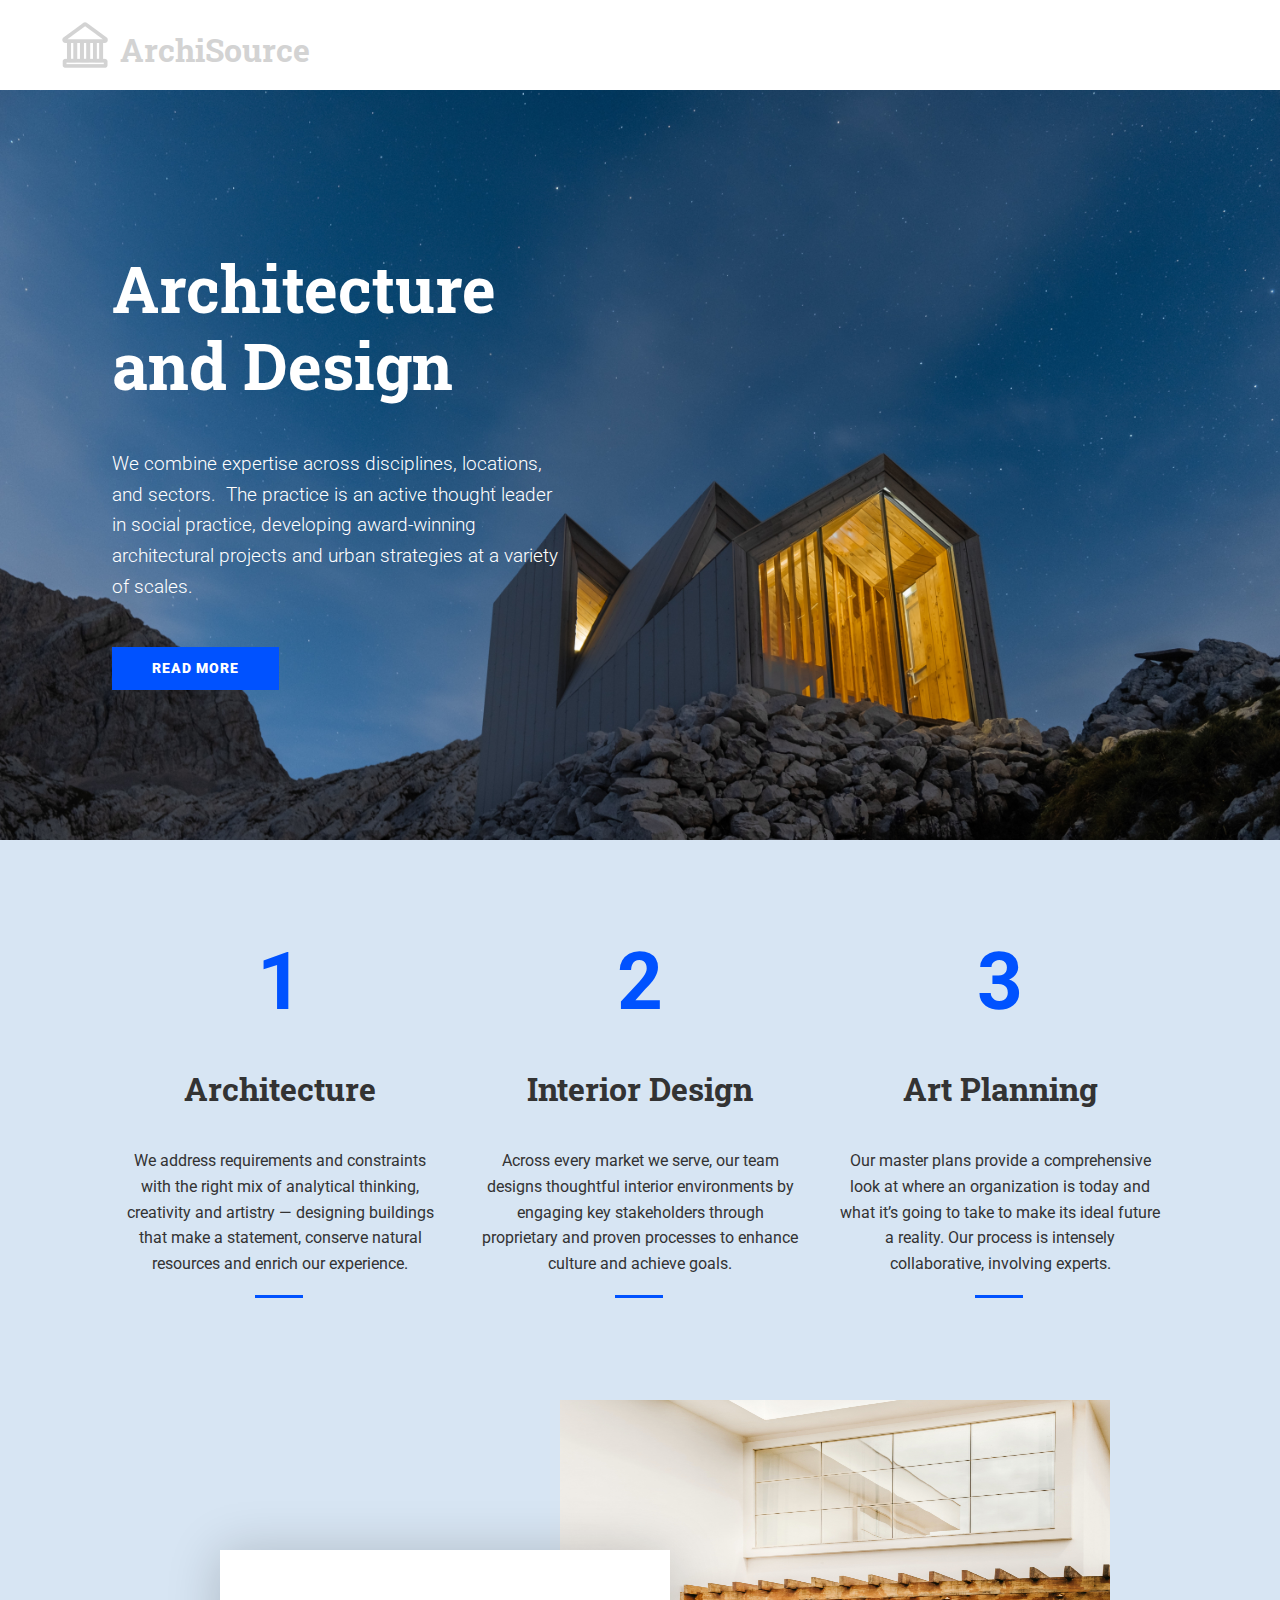
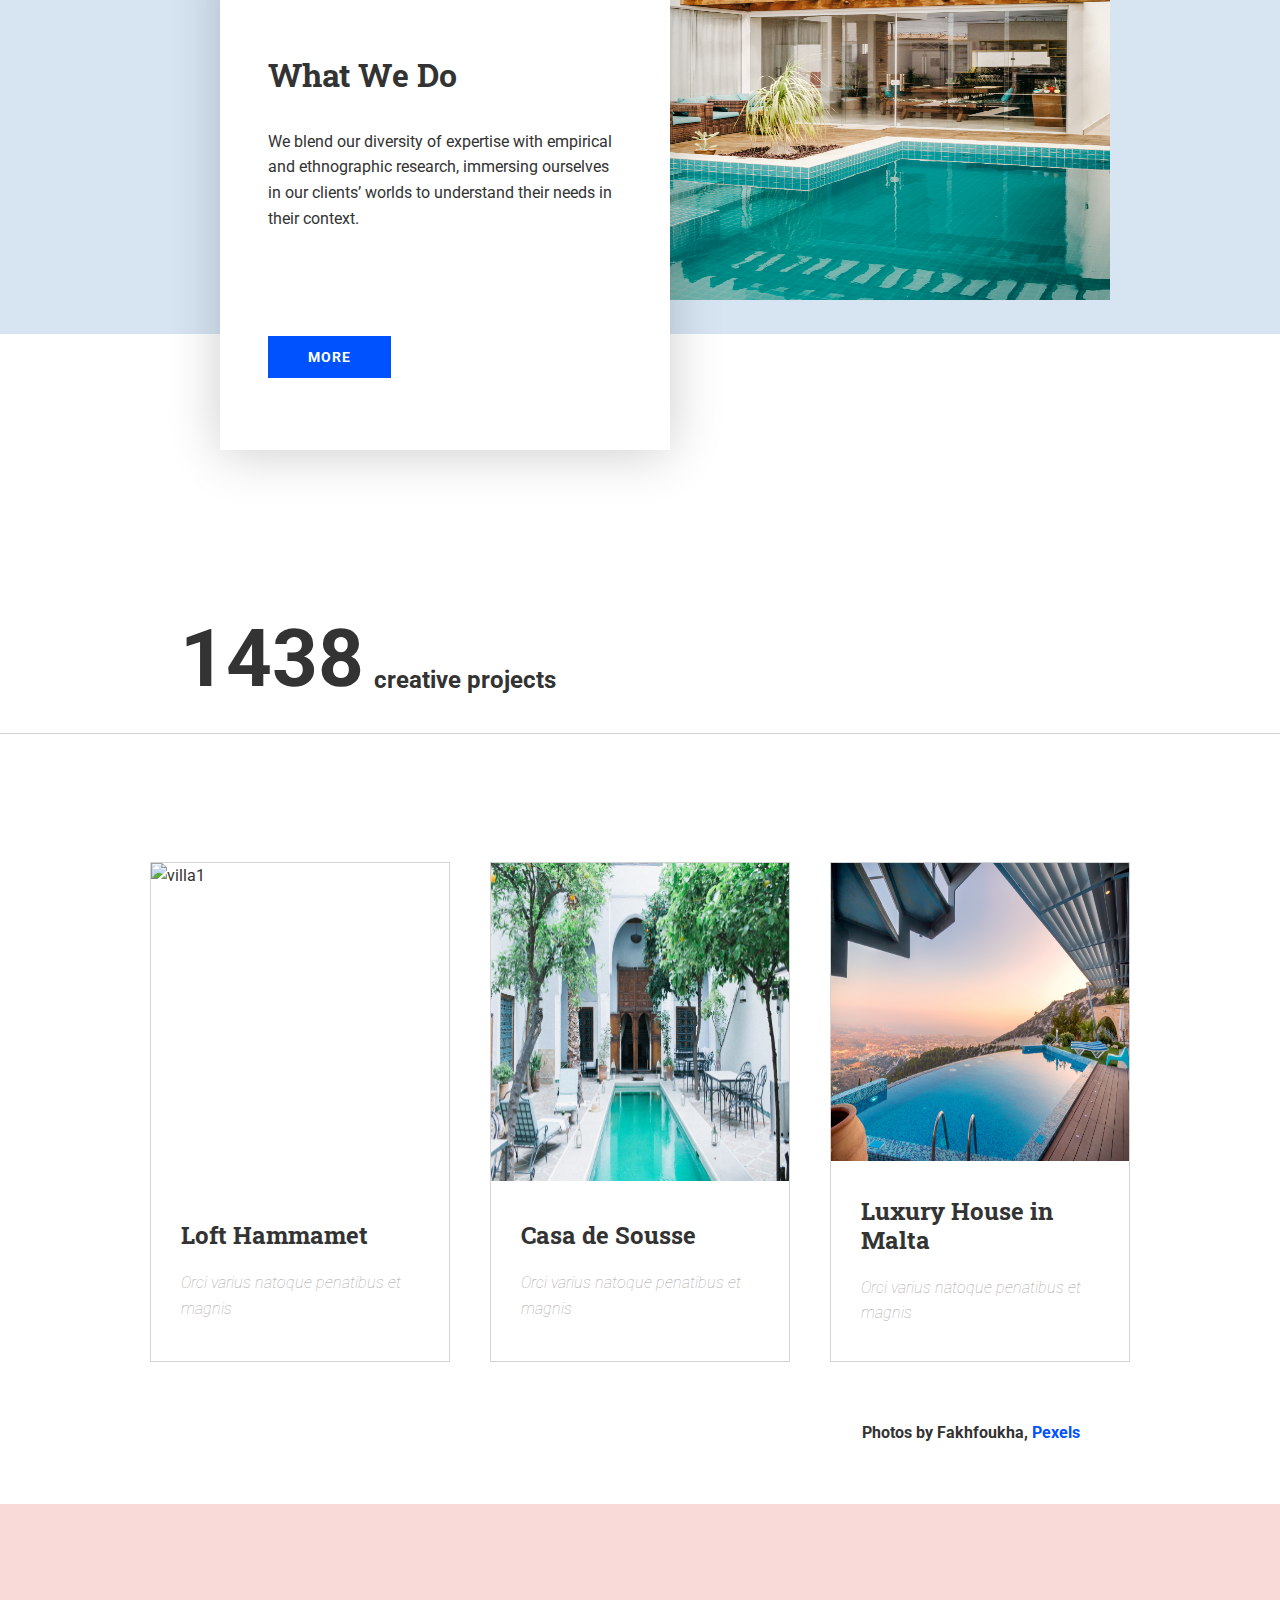
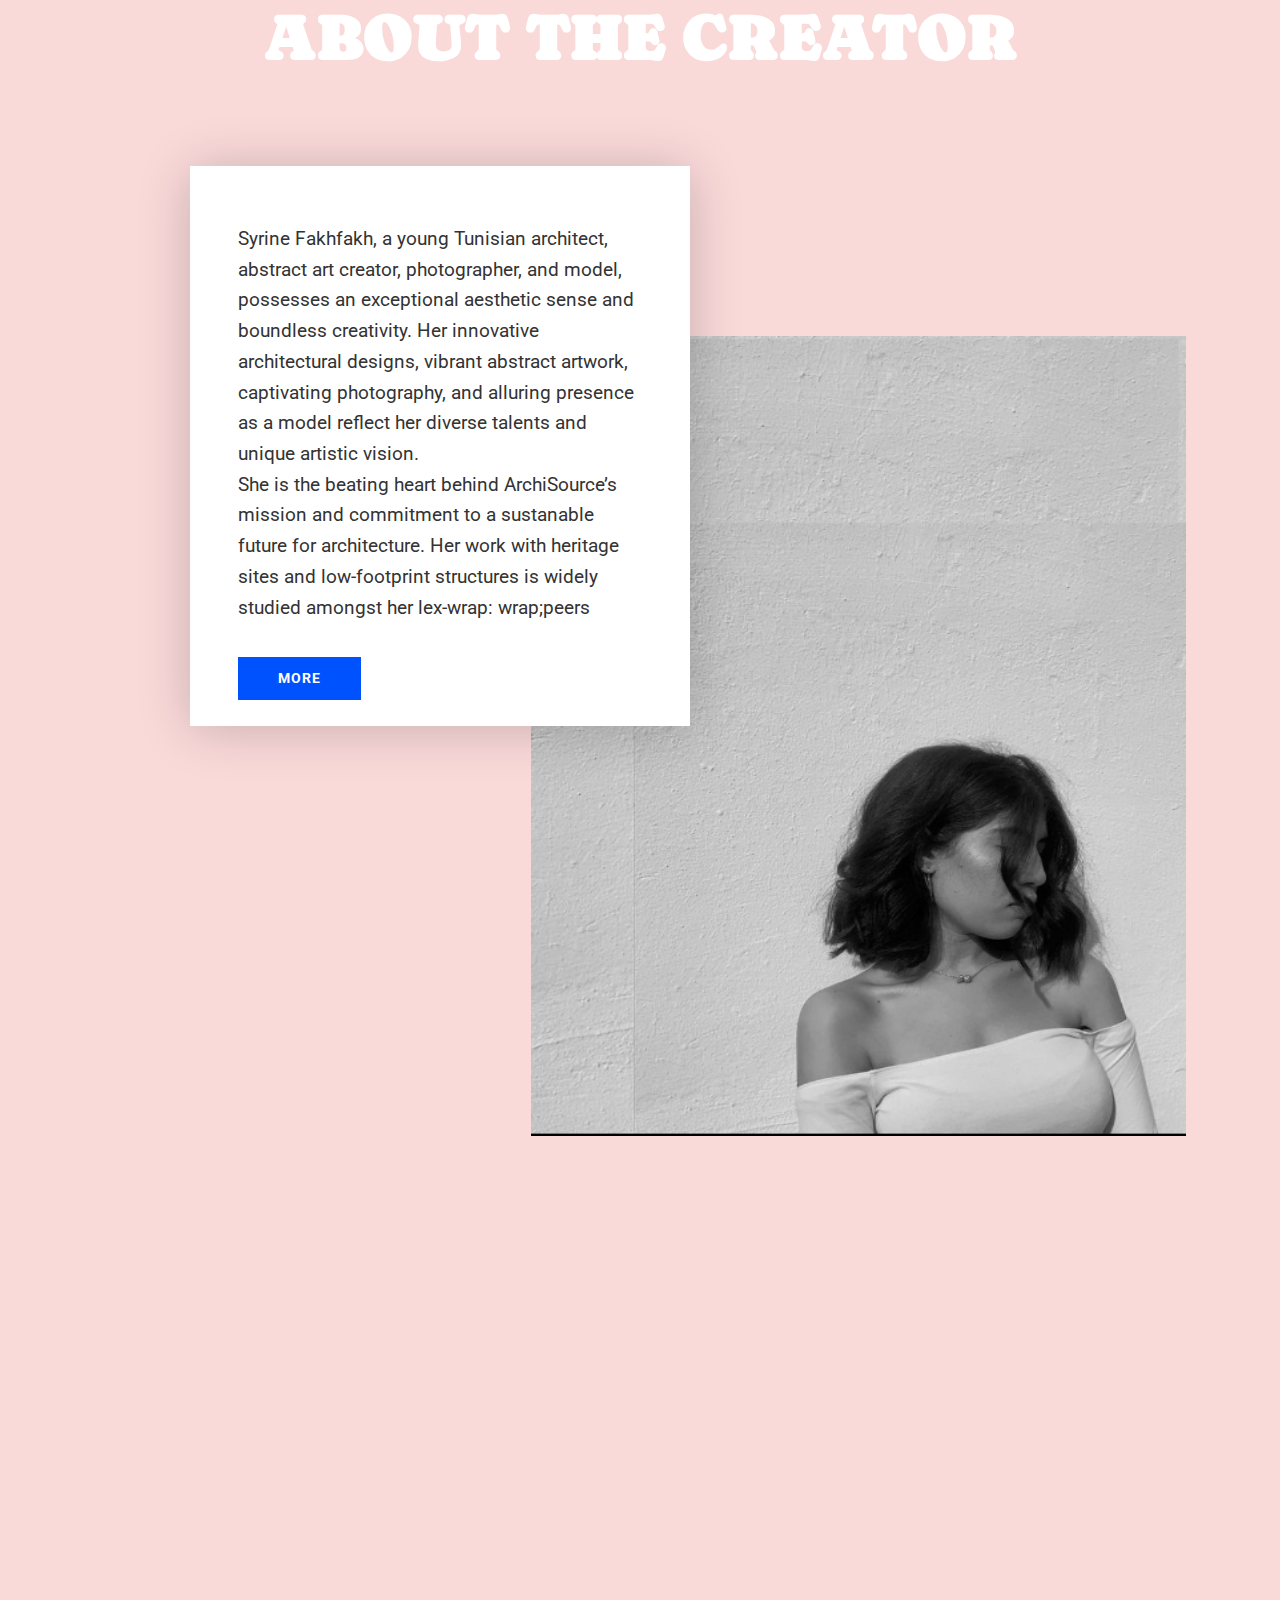
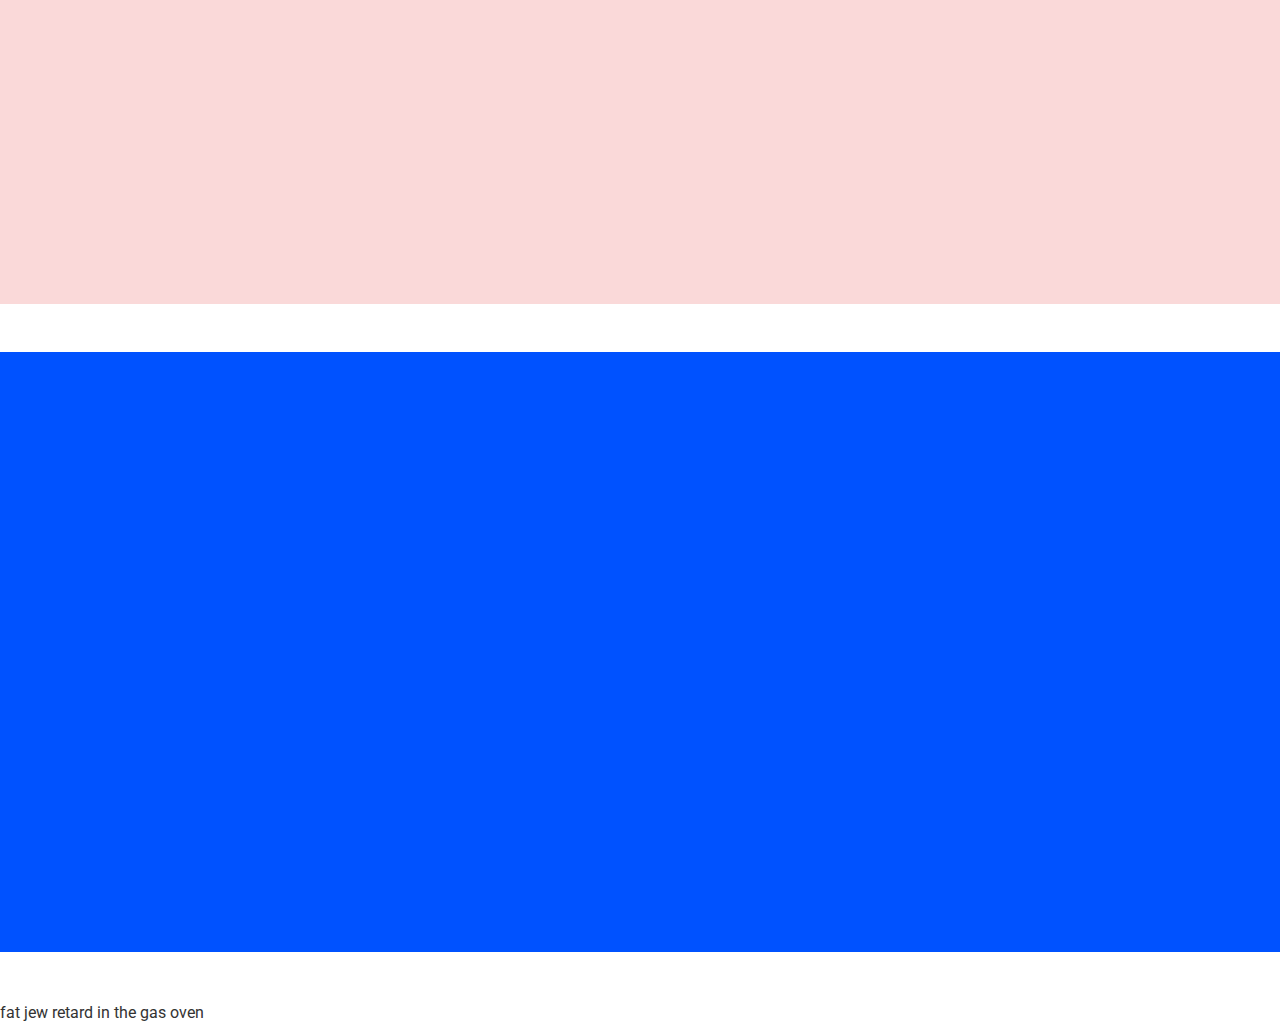
==== index.html @ 15f78021 "Add favicon logo" ====
<!DOCTYPE html>
<html lang="en">
    <head>
        <meta charset="UTF-8">
        <meta name="viewport" content="width=device-width, initial-scale=1.0">
        <link rel="stylesheet" href="https://cdnjs.cloudflare.com/ajax/libs/font-awesome/6.4.0/css/all.min.css" integrity="sha512-iecdLmaskl7CVkqkXNQ/ZH/XLlvWZOJyj7Yy7tcenmpD1ypASozpmT/E0iPtmFIB46ZmdtAc9eNBvH0H/ZpiBw==" crossorigin="anonymous" referrerpolicy="no-referrer" />
        <link rel="stylesheet" href="./css/style.css">
        <link rel="stylesheet" href="./css/utilities.css">
        <link rel="icon" href="./images/logo.png">

        <title>ArchiSource | Architecture Solutions for Everyone</title>
    </head>
    <body>
        
        <!--Navbar-->

        <div class="navbar">
            <div class="container flex">
                <div class="logo flex">
                    <img src="./images/logo.png" alt="logo">
                    <h1 class="logo-text">ArchiSource</h1>
                </div>
                <div class="social">
                    <a href="#"><i class="fab fa-facebook fa-2x"></i></a>
                    <a href="#"><i class="fab fa-twitter fa-2x"></i></a>
                    <a href="#"><i class="fab fa-instagram fa-2x"></i></a>
                </div>
            </div>
        </div>

        <!--Showcase-->

        <section class="showcase">
            <div class="container flex text-white">
                <div class="showcase-text md bld m-2 p-4">
                    <h1 class="xl bld">Architecture<br>and Design</h1>
                    <p class="md">We combine expertise across disciplines, locations, and sectors.&nbsp; The practice is an active thought leader in social practice, developing award-winning architectural projects and urban strategies at a variety of scales.</p>
                    <a href="#" class="btn">Read more</a>
                </div>
            </div>
        </section>

        <!--Steps-->

        <section class="steps py-4">
            <div class="container flex text-black">
                    <div class="text-center my-2">
                        <p class="xxl bld text-primary">1</p>
                        <h2 class="lg bld my-2">Architecture</h2>
                        <p class="sm">We address requirements and constraints with the right mix of analytical thinking, creativity and artistry — designing buildings that make a statement, conserve natural resources and enrich our experience.</p>
                    </div>
                    <div class="text-center my-2">
                        <p class="xxl bld text-primary">2</p>
                        <h2 class="lg bld my-2">Interior Design</h2>
                        <p class="sm">Across every market we serve, our team designs thoughtful interior environments by engaging key stakeholders through proprietary and proven processes to enhance culture and achieve goals.</p>
                    </div>
                    <div class="text-center my-2">
                        <p class="xxl bld text-primary">3</p>
                        <h2 class="lg bld my-2">Art Planning</h2>
                        <p class="sm">Our master plans provide a comprehensive look at where an organization is today and what it&rsquo;s going to take to make its ideal future a reality. Our process is intensely collaborative, involving experts.
                        </p>
                    </div>
            </div>
        </section>

        <!--about-->

        <section class="about">
            <div class="container flex p-2">
                <div class="card flex p-4">
                    <i class="fa fa-house fa-3x text-primary my-2"></i>
                    <h1 class="bldr lg">What We Do</h1>
                    <p class="sm my-2">We blend our diversity of expertise with empirical and ethnographic research, immersing ourselves in our clients&rsquo; worlds to understand their needs in their context.</p>
                    <a href="#" class="btn my-2">more</a>
                </div>
                <img src="./images/about-villa.jpg" alt="villa">
            </div>
            
        </section>

        <!--break-->
        <section class="break">
            <div class="container flex">
                <div class="flex">
                <p class="xxl bldr">1438</p>
                <p class="ml bld py-2">creative projects</p>
                </div>
            </div>
        </section>

        <section class="projects">
            <div class="container flex p-4">
                <div class="house flex">
                        <img src="./images/loft-hammamet.jpg" alt="villa1">
                        <div class="projects-text flex">
                            <h4 class="bld ml">Loft Hammamet</h4>
                            <p class="sm">Orci varius natoque penatibus et magnis</p>
                        </div>
                </div>
                <div class="house flex">
                        <img src="./images/casa-de-sousse.jpg" alt="villa2">
                        <div class="projects-text flex">
                            <h4 class="bld ml">Casa de Sousse</h4>
                            <p class="sm">Orci varius natoque penatibus et magnis</p>
                        </div>
                </div>
                <div class="house flex">
                        <img src="./images/luxury-malta.jpg" alt="villa3">
                        <div class="projects-text flex">
                            <h4 class="bld ml">Luxury House in Malta</h4>
                            <p class="sm">Orci varius natoque penatibus et magnis</p>
                        </div>
                </div>
            </div>
            <div class="credit container flex">
                    <div class="flex">
                        <p class="sm bld">Photos by Fakhfoukha, <a href="pexels.com" class="sm bld text-primary">Pexels</a></p>
                    </div>
            </div>
        </section>

        <!--Creator-->
        <section class="creator my-4 p-4">
            <div class="container flex">
                <div class="creator-title flex my-2">
                    <h1 class="xl bldr">
                        about the creator
                    </h1>
                </div>
                <div class="creator-intro flex">
                    <div class="intro-text md card p-4">
                        <p>Syrine Fakhfakh, a young Tunisian architect, abstract art creator, photographer, and model, possesses an exceptional aesthetic sense and boundless creativity. Her innovative architectural designs, vibrant abstract artwork, captivating photography, and alluring presence as a model reflect her diverse talents and unique artistic vision.<br> She is the beating heart behind ArchiSource&rsquo;s mission and commitment to a sustanable future for architecture. Her work with heritage sites and low-footprint structures is widely studied amongst her lex-wrap: wrap;peers</p>
                        <a href="#" class="btn my-2">more</a>
                    </div>
                    <div class="seperation"></div>
                </div>
                <div class="intro-img flex">
                    <div class="seperation"></div>
                    <img src="./images/creator/about-creator.png" alt="">
                </div>
            </div>
        </section>
        <!--Stats-->

        <section class="stats py-4 my-4 bg-primary">
           
        </section>
    </body>
</html>
fat jew retard in the gas oven
---- css/style.css ----
@import url('https://fonts.googleapis.com/css2?family=Roboto+Slab:wght@300&family=Roboto:wght@400&display=swap');
@import url('https://fonts.googleapis.com/css2?family=Caprasimo&display=swap');

/* Colors */

:root {
    --primary-color: #0052ff;
    --secondary-color: #1c3fa8;
    --light-color: #d7e5f3;

}


/* Basic */

* {
    box-sizing: border-box;
    padding: 0;
    margin: 0;
}

body {
    font-family: 'Roboto', sans-serif;
    color: #333;
    line-height: 1.6;
}

ul {
    list-style-type: none;
}

a {
    text-decoration: none;
    color: #333;
}

h1, h2, h3, h4 {
    font-family: 'Roboto Slab', sans-serif;
    font-weight: 300;
    line-height: 1.2;
    margin: 10px 0;
}

p {
    margin: 10px 0;
}

img {
    width: 100%;
}

/* Navbar */

.navbar {
    height: 90px;
    padding: 10px;

}

.navbar .logo-text {
    font-size: 32px;
    font-weight: bolder;
    color: #d3d3d3;
    margin: 10px 0 0 0;
}

.logo {
    margin: 0 10px;
    gap: 10px;
}

.navbar img {
    width: 50px;
    height: 50px;
}

.navbar .container {
    justify-content: space-between;
}

.social {
    margin: 0 10px;
}

.social a {
    margin: 0 6px;
}

.social i {
    transition: transform 0.2s ease-in;
}

.social i:hover {
    transform: translateY(-5px);
}

.social i.fa-twitter {
    color:#00adee;
}

.social i.fa-facebook {
    color: #385998;
}

.social i.fa-instagram {
    color: transparent;
    background: radial-gradient(circle at 30% 107%, #fdf497 0%, #fdf497 5%, #fd5949 45%, #d6249f 60%, #285AEB 90%);
    background: -webkit-radial-gradient(circle at 30% 107%, #fdf497 0%, #fdf497 5%, #fd5949 45%, #d6249f 60%, #285AEB 90%);
    background-clip: text;
    -webkit-background-clip: text;
}

/* Showcase */

.showcase {
    height: 750px;    
    position: relative;
    background-image: url("../images/showcase-background.jpg");
    background-repeat: no-repeat;
    background-size: cover;
    background-position: center;
    
}

.showcase-text {
    width: 550px;
}

.showcase .flex {
    justify-content: flex-start;
  
}


.showcase-text p {
    margin: 45px 0;
    font-weight: 300;
}

.showcase-text h1 {
    white-space: nowrap;
  }

/* Steps */

.steps {
    background-color: var(--light-color);
}

.steps .flex div {
    max-width: 320px;
    margin: 20px;
    position: relative;
}

.steps .flex .text-center:after {
    content : "";
    position: absolute;
    left    : 135px;
    right: 125px;
    bottom  : 0;
    height  : 1px;
    width   : 15%;  /* or 100px */
    border-bottom:3px solid var(--primary-color);
  }

.steps .flex {
    flex: 1 1 0;
    justify-content: center;
    flex-wrap: wrap;
    padding: 0 80px;
}

.steps h2 {
    white-space: nowrap;
}

.steps .sm {
    width: 100%;
    height: 150px;
    margin: 40px 0 0 0;
}

/* About */

.about {
    background-color: var(--light-color);
}

.about .container {
    overflow: visible;
    flex-wrap: wrap;
}

.about img {
    height: 500px;
    width: 550px;
    flex-shrink: 1;
    transform: translate(-40px, 0px);
}

.about .card {
    min-width: 300px;
    width: 500px;
    height: 500px;
    flex-direction: column;
    align-items: flex-start;
    transform: translate(80px, 150px);
    flex-basis: 450px;
    z-index: 1;
}

.about .card h1 {
    white-space: nowrap;
}

.about .card p {
    flex-basis: 400px;
}



/* Break */

.break {
    border-bottom: #d3d3d3 solid 1px;
    height: 400px;
}

.break .flex {
    flex-wrap: wrap;
    gap: 10px;
    align-items: flex-end;
}

.break > .container > .flex {
    width: 1000px;
    justify-content: flex-start;
    padding: 0 40px;
}

.break .flex p {
    white-space: nowrap;
    display: flex;
    align-items: flex-end;
}

/* Projects */

.projects > .container.p-4 {
    margin-top: 80px;
    gap: 40px;
    max-height: 2000px;
    flex-wrap: wrap;
    overflow: visible;
}

.projects .house,
.house .projects-text {
    flex-direction: column;
    align-items: flex-start;
}

.projects .house {
    min-width: 300px;
    height: 500px;
    max-width: 300px;
    border: 1px #d3d3d3 solid;
    flex-shrink: 1;
    flex-grow: 1;
    flex-basis: auto;
}
.projects .house > img {
    height: 100%;
    width: 100%;
}

.projects .house > .projects-text {
    height: 200px;
    padding: 30px 30px;
    flex-grow: 1;
    flex-shrink: 1;
    flex-basis: 0;
}

.projects .house p {
    font-style: italic;
    font-weight: lighter;
    color: #a8a4a4;
}

.projects .credit {
    justify-content: flex-end;
    max-width: 1200px;
}

.projects .credit > .flex {
    margin-right: 100px;
    padding: 0 20px;
    width: 400px;
    justify-content: flex-end;
}


/* Creator */

.creator {
    background-color: #fad9d9;
    height: 2000px;
}

.creator > .flex {
    flex-direction: column;
    overflow: visible;
}

.creator .creator-title {
    max-height: 50px;
    margin-top: 60px;
    
}
.creator .creator-title h1 {
    text-transform: uppercase;
    font-family: 'Caprasimo', cursive;
    color: #ffffff;
}

.creator-intro .intro-text {
    height: 160%;
    max-width: 60%;
    width: 500px;
    z-index: 1;
    
}

.creator-intro .seperation,
.intro-img .seperation {
    max-width: 60%;
    height: 100%;
    width: 600px;
    flex: 2 2 0;
}

.creator .creator-intro.flex {
    align-items: flex-end;
    max-height: 350px;
}

.creator .creator-intro .card {
    transform: translate(100px, 300px);
    flex: 1 1 1;
}

.intro-img.flex {
    justify-content: flex-end;
    align-items: flex-start;
}

.creator .intro-img img {
    max-height: 800px;
    max-width: 60%;
    transform: translate(0px, -100px);
    flex: 0 1 1;
}

/* Stats */



.stats {
    height: 600px;
}
---- css/utilities.css ----
/* Utilities */

.container {
    max-width: 1400px;
    margin: 0 auto;
    overflow: auto;
    padding: 0 40px;
    
}

.card {
    background-color: #fff;
    color: #333;
    box-shadow: 0 3px 50px rgba(0, 0, 0, 0.2);
    padding: 20px;
    margin: 10px;
}

.btn {
    display: inline-block;
    padding: 10px 40px;
    cursor: pointer;
    background: var(--primary-color);
    color:#fff;
    border: none;
    font-weight: bolder;
    font-size: 14px;
    text-transform: uppercase;
    letter-spacing: 1px;
}

.btn-outline {
    background-color: transparent;
    border: 1px #fff solid;

}

.btn:hover {
    transform: scale(0.96);
}

/* Backgrounds & colored buttons */

.bg-primary,
.btn-primary {
    background-color: var(--primary-color);
    color: #fff;
}

.bg-secondary,
.btn-secondary {
    background-color: var(--secondary-color);
    color: #fff;
}

.bg-dark,
.btn-dark {
    background-color: var(--dark-color);
    color: #fff;
}

.bg-light,
.btn-light {
    background-color: var(--light-color);
    color: #333;
}

.bg-primary a,
.btn-primary a,
.bg-secondary a,
.btn-secondary a,
.bg-dark a,
.btn-dark a {
    color: #fff;
}

/* Text colors */

.text-primary {
    color: var(--primary-color);
    
}

.text-secondary {
    color: var(--secondary-color);
    
}

.text-dark {
    color: var(--dark-color);
    
}

.text-light {
    color: var(--light-color);
    
}

.text-black {
    color: #333;
}

.text-white {
    color: #ffffff;
}

/* Text sizes */

.bld {
    font-weight: bold;
}

.bldr {
    font-weight: bolder;
}

.lead {
    font-size: 20px;
}

.sm {
    font-size: 1rem;
}

.md {
    font-size: 1.2rem;
}

.ml {
    font-size: 1.5rem;
}

.lg {
    font-size: 2rem;
}

.xl {
    font-size: 4rem;
}

.xxl {
    font-size: 5rem;
}

/* Alert */

.alert {
    background-color: var(--light-color);
    padding: 10px 20px;
    font-weight: bold;
    margin: 15px 0;
}

.alert i {
    margin-right: 10px;
}

.alert-success {
    background-color: var(--success-color);
    color: #fff;
}

.alert-error {
    background-color: var(--error-color);
    color: #fff;
}


/* Alignment */

.text-center {
    text-align: center;
}

.flex {
    display: flex;
    justify-content: center;
    align-items: center;
    height: 100%;

}



.grid {
    display: grid;
    grid-template-columns: repeat(2, 1fr);
    gap: 20px;
    justify-content: center;
    align-items: center;
    height: 100%;
}

.grid-3 {
    grid-template-columns: repeat(3, 1fr);
}

/* Margin */

.my-1 {
    margin: 1rem 0;
}

.my-2 {
    margin: 1.5rem 0;
}

.my-3 {
    margin: 2rem 0;
}

.my-4 {
    margin: 3rem 0;
}

.my-5 {
    margin: 4rem 0;
}

.m-1 {
    margin: 1rem ;
}

.m-2 {
    margin: 1.5rem ;
}

.m-3 {
    margin: 2rem ;
}

.m-4 {
    margin: 3rem ;
}

.m-5 {
    margin: 4rem;
}

/* Padding */

.py-1 {
    padding: 1rem 0;
}

.py-2 {
    padding: 1.5rem 0;
}

.py-3 {
    padding: 2rem 0;
}

.py-4 {
    padding: 3rem 0;
}

.py-5 {
    padding: 4rem 0;
}

.p-1 {
    padding: 1rem;
}

.p-2 {
    padding: 1.5rem;
}

.p-3 {
    padding: 2rem;
}

.p-4 {
    padding: 3rem;
}

.p-5 {
    padding: 4rem;
}
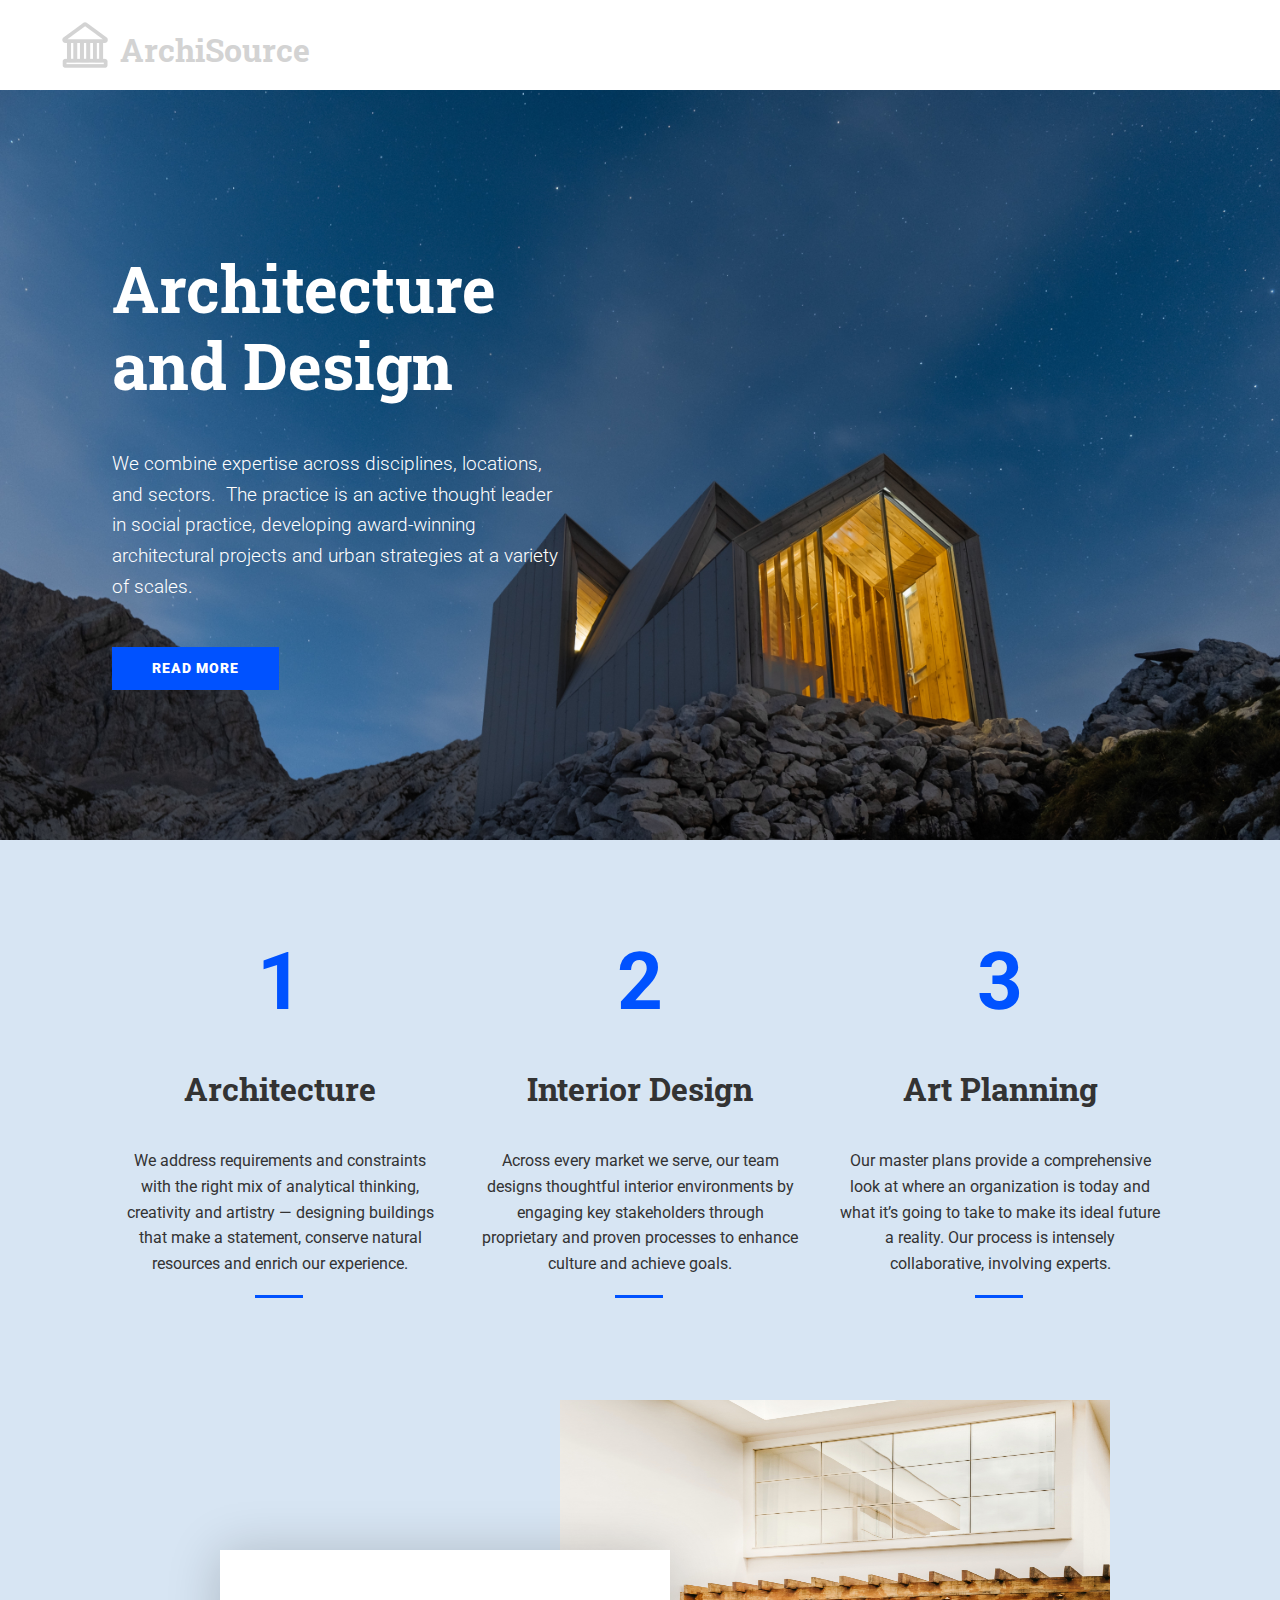
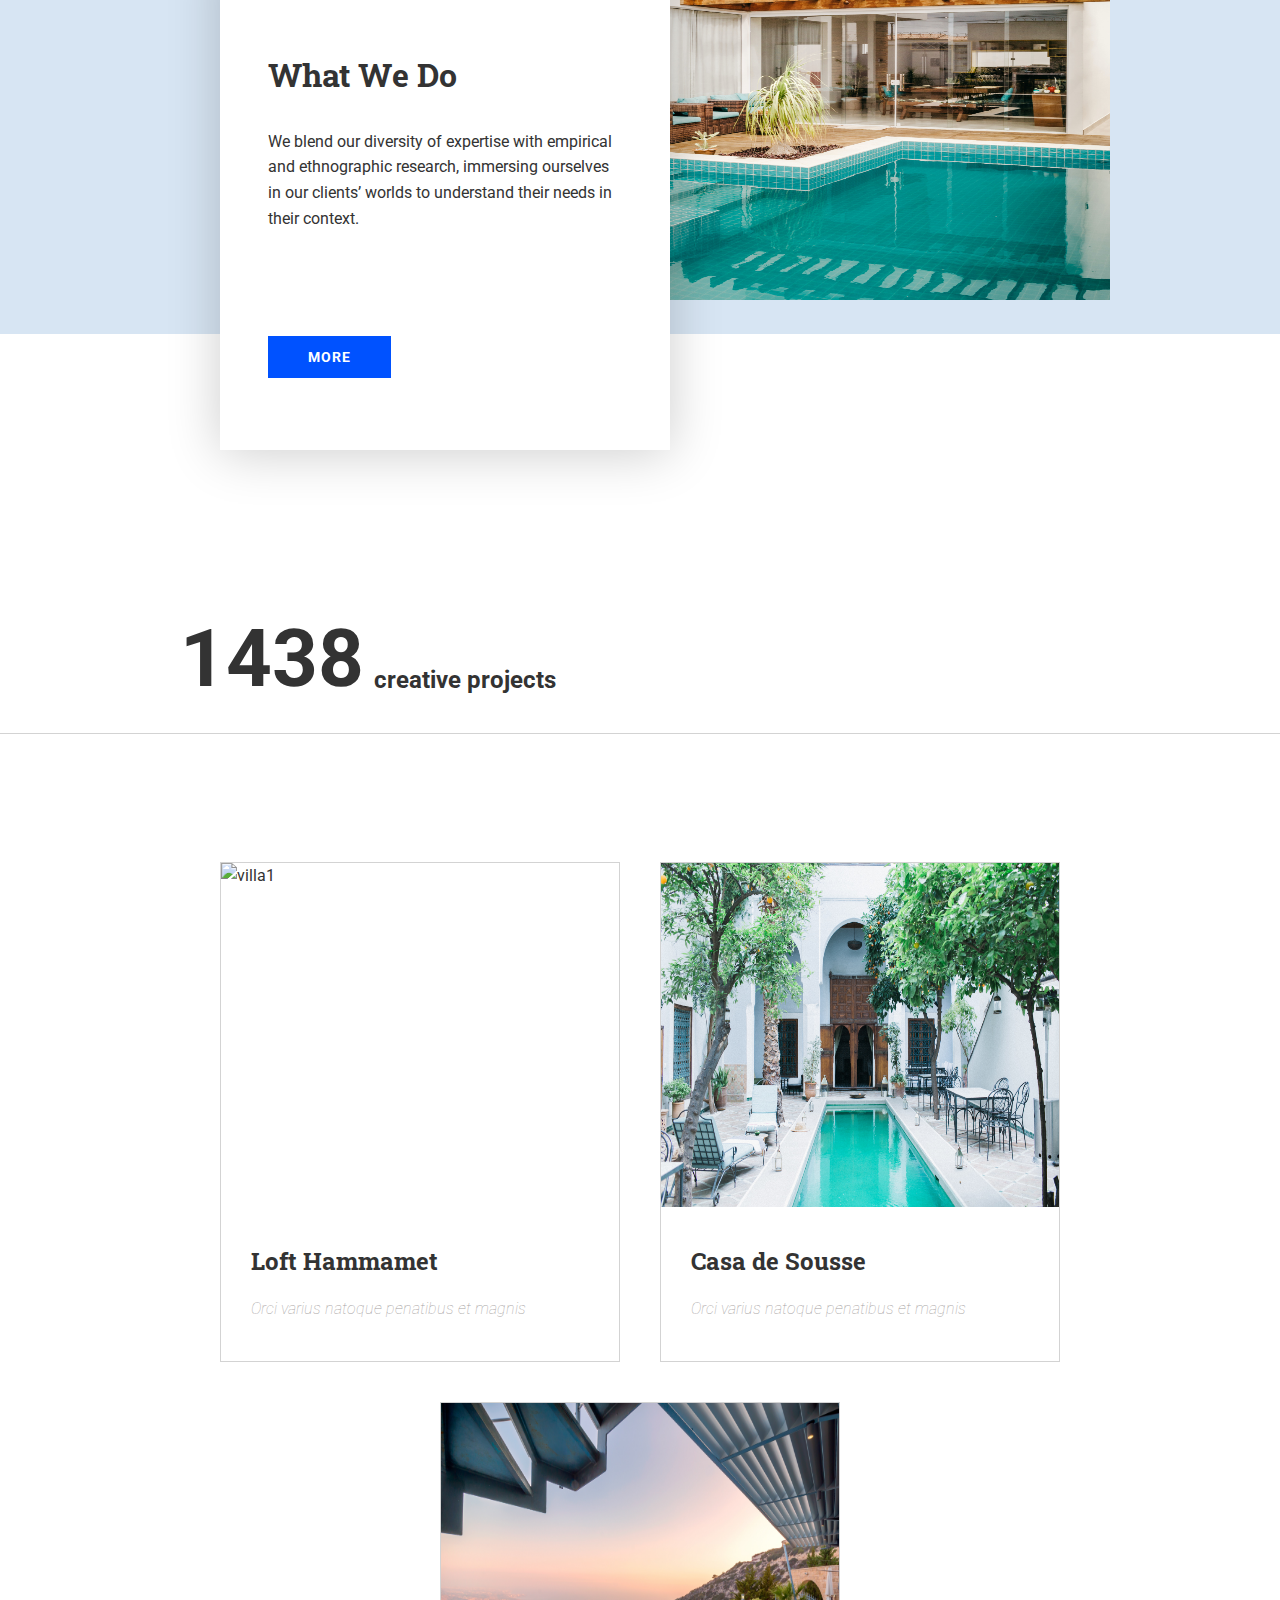
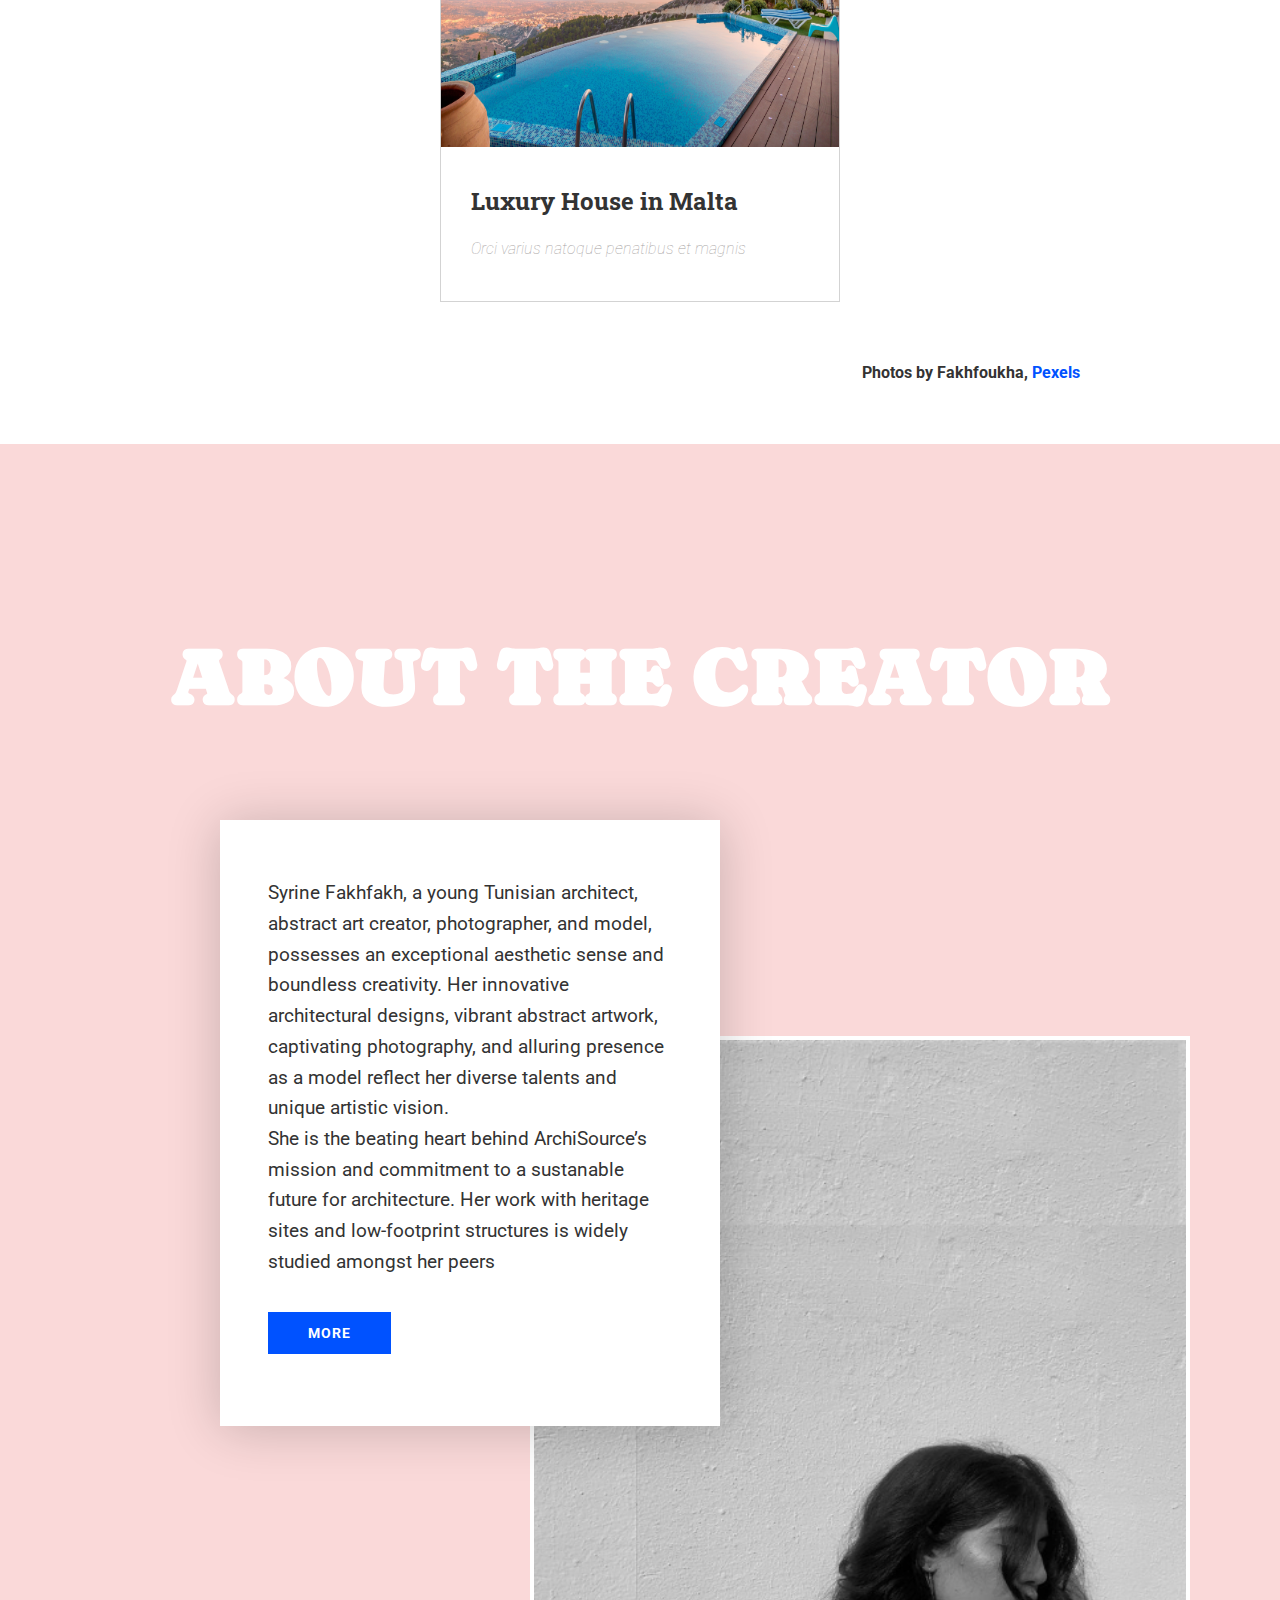
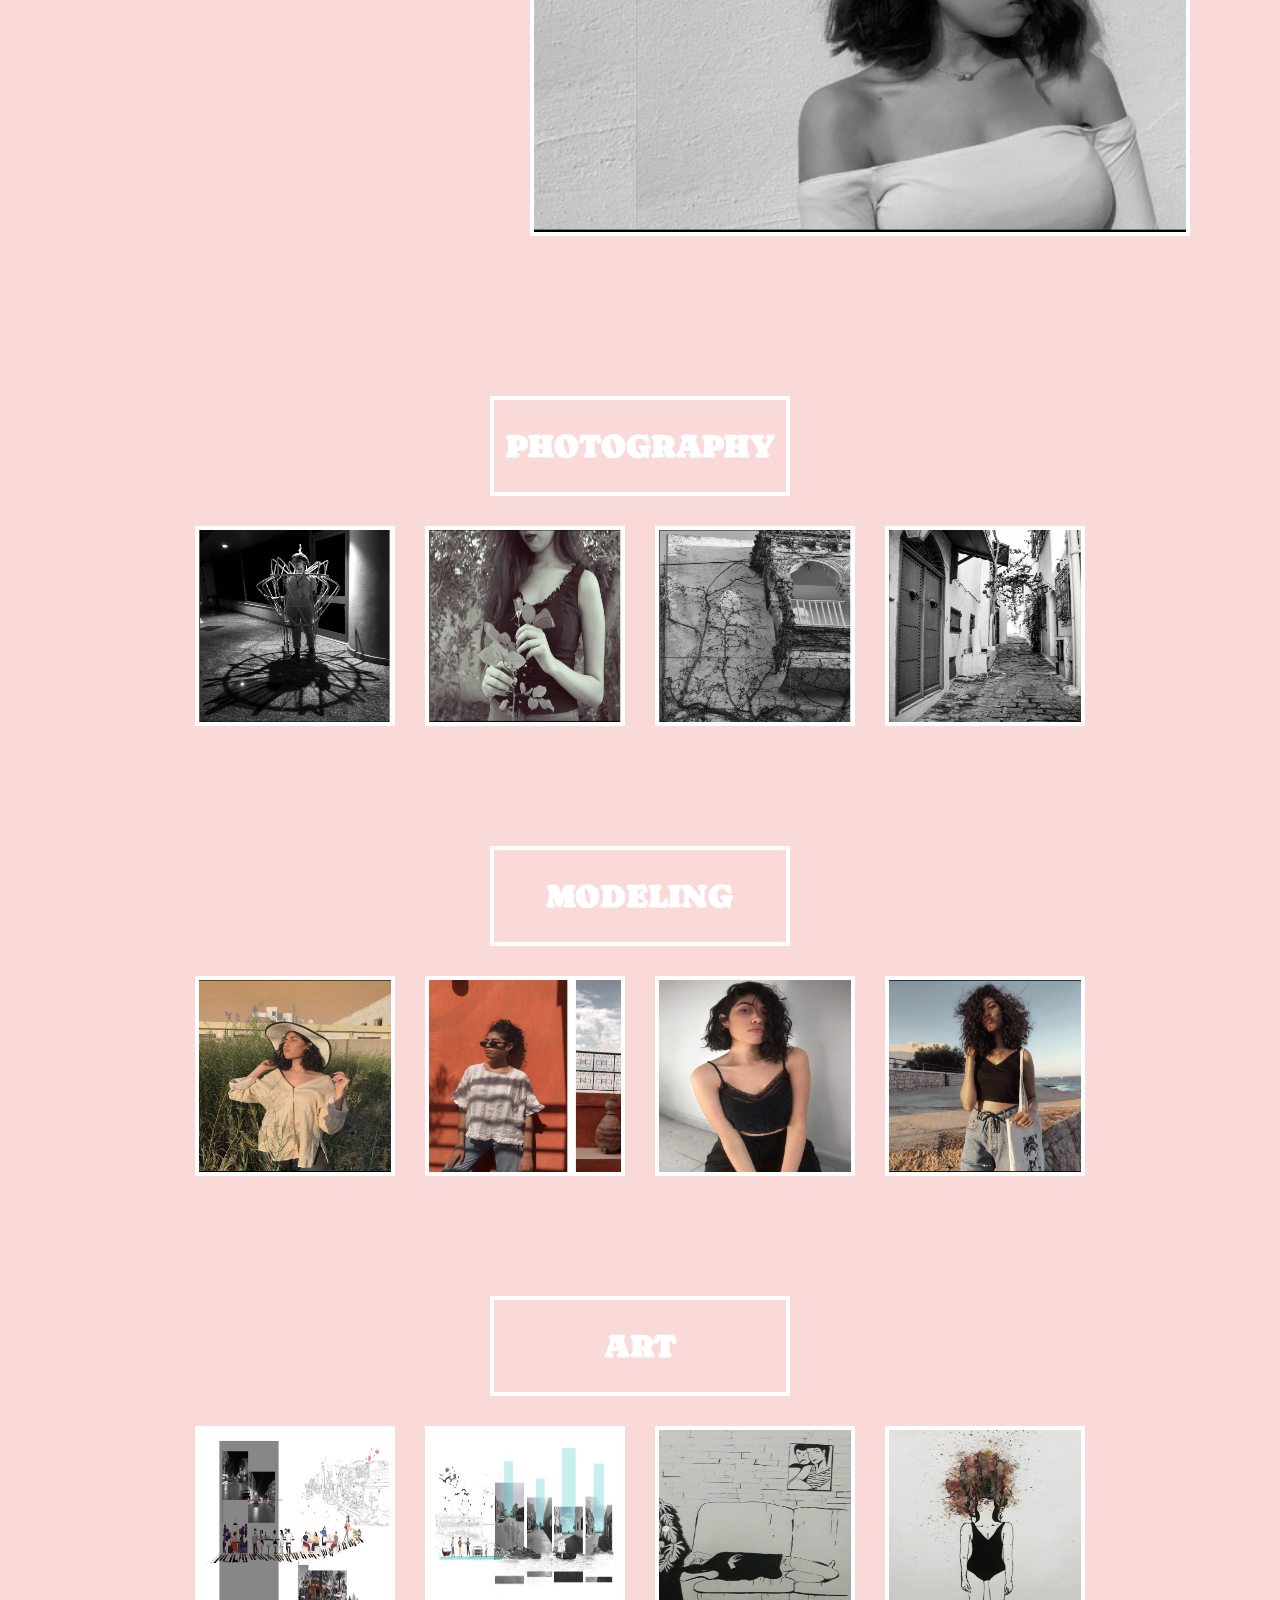
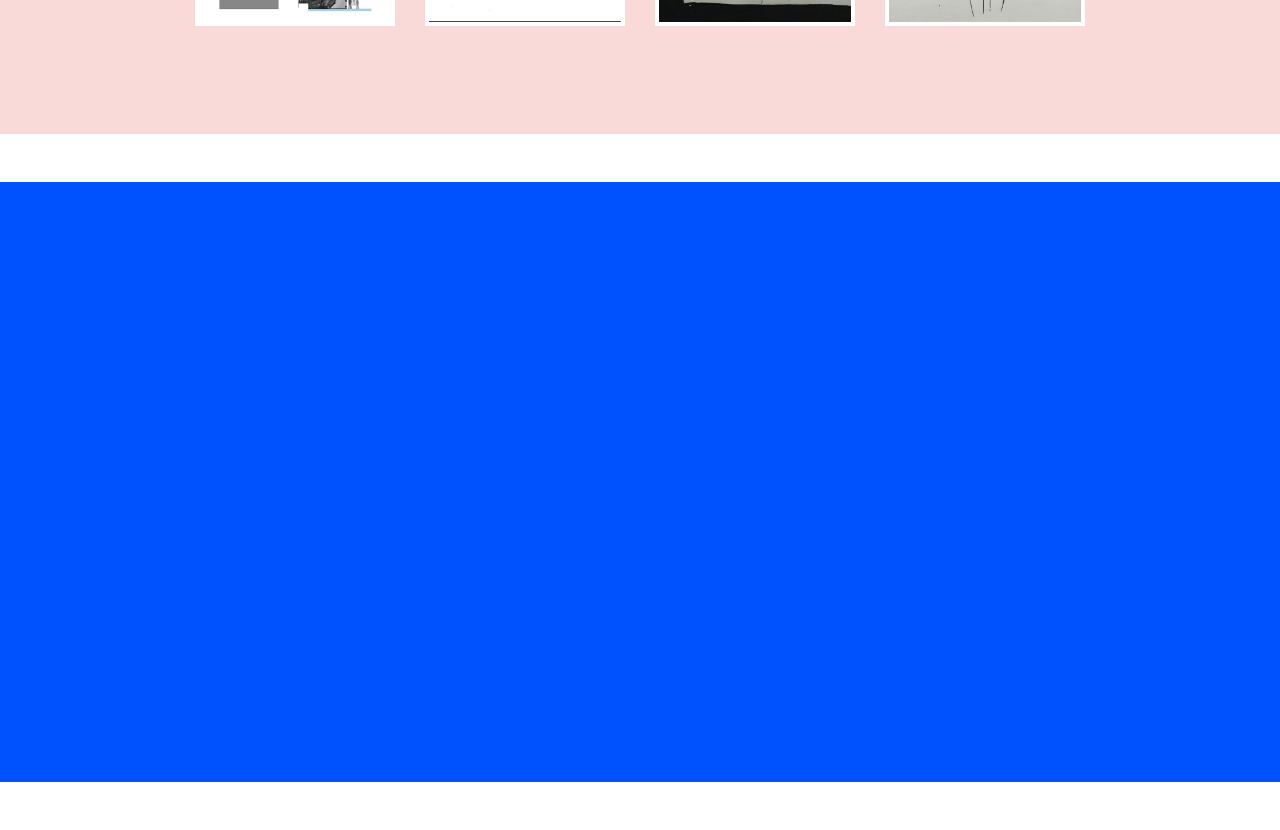
==== commit ae6fed47: "Expand creator section" ====
--- a/index.html
+++ b/index.html
@@ -123,21 +123,57 @@
         <section class="creator my-4 p-4">
             <div class="container flex">
                 <div class="creator-title flex my-2">
-                    <h1 class="xl bldr">
+                    <h1 class="xxl bldr">
                         about the creator
                     </h1>
                 </div>
                 <div class="creator-intro flex">
                     <div class="intro-text md card p-4">
-                        <p>Syrine Fakhfakh, a young Tunisian architect, abstract art creator, photographer, and model, possesses an exceptional aesthetic sense and boundless creativity. Her innovative architectural designs, vibrant abstract artwork, captivating photography, and alluring presence as a model reflect her diverse talents and unique artistic vision.<br> She is the beating heart behind ArchiSource&rsquo;s mission and commitment to a sustanable future for architecture. Her work with heritage sites and low-footprint structures is widely studied amongst her lex-wrap: wrap;peers</p>
+                        <p>Syrine Fakhfakh, a young Tunisian architect, abstract art creator, photographer, and model, possesses an exceptional aesthetic sense and boundless creativity. Her innovative architectural designs, vibrant abstract artwork, captivating photography, and alluring presence as a model reflect her diverse talents and unique artistic vision.<br> She is the beating heart behind ArchiSource&rsquo;s mission and commitment to a sustanable future for architecture. Her work with heritage sites and low-footprint structures is widely studied amongst her peers</p>
                         <a href="#" class="btn my-2">more</a>
                     </div>
                     <div class="seperation"></div>
                 </div>
                 <div class="intro-img flex">
                     <div class="seperation"></div>
-                    <img src="./images/creator/about-creator.png" alt="">
+                    <img src="./images/creator/about-creator.png" alt="creator-picture">
                 </div>
+                
+                <div class="creator-group flex">
+                    <div class="group-title flex">
+                        <h1 class="lg bld">Photography</h1>
+                    </div>
+                    <div class="creator-img flex">
+                        <img src="./images/creator/photo-1.png" alt="photo">
+                        <img src="./images/creator/photo-2.png" alt="photo">
+                        <img src="./images/creator/photo-3.png" alt="photo">
+                        <img src="./images/creator/photo-4.png" alt="photo">
+                    </div>
+                </div>
+                <div class="creator-group flex">
+                    <div class="group-title flex">
+                        <h1 class="lg bld">Modeling</h1>
+                    </div>
+                    <div class="creator-img flex">
+                        <img src="./images/creator/model-1.png" alt="model">
+                        <img src="./images/creator/model-2.png" alt="model">
+                        <img src="./images/creator/model-3.png" alt="model">
+                        <img src="./images/creator/model-4.png" alt="model">
+                    </div>
+                </div>
+
+                <div class="creator-group flex">
+                    <div class="group-title flex">
+                        <h1 class="lg bld">Art</h1>
+                    </div>
+                    <div class="creator-img flex">
+                        <img src="./images/creator/art-1.png" alt="art">
+                        <img src="./images/creator/art-2.png" alt="art">
+                        <img src="./images/creator/art-3.png" alt="art">
+                        <img src="./images/creator/art-4.png" alt="art">
+                    </div>
+                </div>
+
             </div>
         </section>
         <!--Stats-->
@@ -147,4 +183,3 @@
         </section>
     </body>
 </html>
-fat jew retard in the gas oven--- a/css/style.css
+++ b/css/style.css
@@ -264,7 +264,7 @@
 .projects .house {
     min-width: 300px;
     height: 500px;
-    max-width: 300px;
+    max-width: 400px;
     border: 1px #d3d3d3 solid;
     flex-shrink: 1;
     flex-grow: 1;
@@ -306,7 +306,7 @@
 
 .creator {
     background-color: #fad9d9;
-    height: 2000px;
+    
 }
 
 .creator > .flex {
@@ -316,21 +316,21 @@
 
 .creator .creator-title {
     max-height: 50px;
-    margin-top: 60px;
-    
+    margin-top: 160px;
 }
 .creator .creator-title h1 {
     text-transform: uppercase;
     font-family: 'Caprasimo', cursive;
     color: #ffffff;
+    
 }
 
 .creator-intro .intro-text {
-    height: 160%;
+    height: 80%;
     max-width: 60%;
     width: 500px;
     z-index: 1;
-    
+    flex: 1 1 1;
 }
 
 .creator-intro .seperation,
@@ -344,6 +344,8 @@
 .creator .creator-intro.flex {
     align-items: flex-end;
     max-height: 350px;
+    margin-top: 60px;
+    margin-left: 60px;
 }
 
 .creator .creator-intro .card {
@@ -361,7 +363,45 @@
     max-width: 60%;
     transform: translate(0px, -100px);
     flex: 0 1 1;
-}
+    min-width: 100px;
+    border: 4px #ffffff solid;
+}
+
+.creator .creator-group {
+    gap: 30px;
+    flex-wrap: wrap;
+    max-height: 700px;
+    max-width: 1200px;
+    margin: 40px 0;
+    padding: 20px;
+}
+
+.creator .creator-group .group-title {
+    height: 100px;
+    width: 300px;
+    gap: 30px;
+    border: 4px #ffffff solid;
+}
+
+.creator .group-title h1 {
+    text-transform: uppercase;
+    font-family: 'Caprasimo', cursive;
+    color: #ffffff;
+}
+
+.creator .creator-group img {
+    height: 200px;
+    width: 200px;
+    border: 4px #ffffff solid;
+    flex: 1 1 1;
+}
+
+.creator .creator-group .creator-img {
+    gap: 30px;
+    flex-wrap: wrap;
+}
+
+
 
 /* Stats */
 
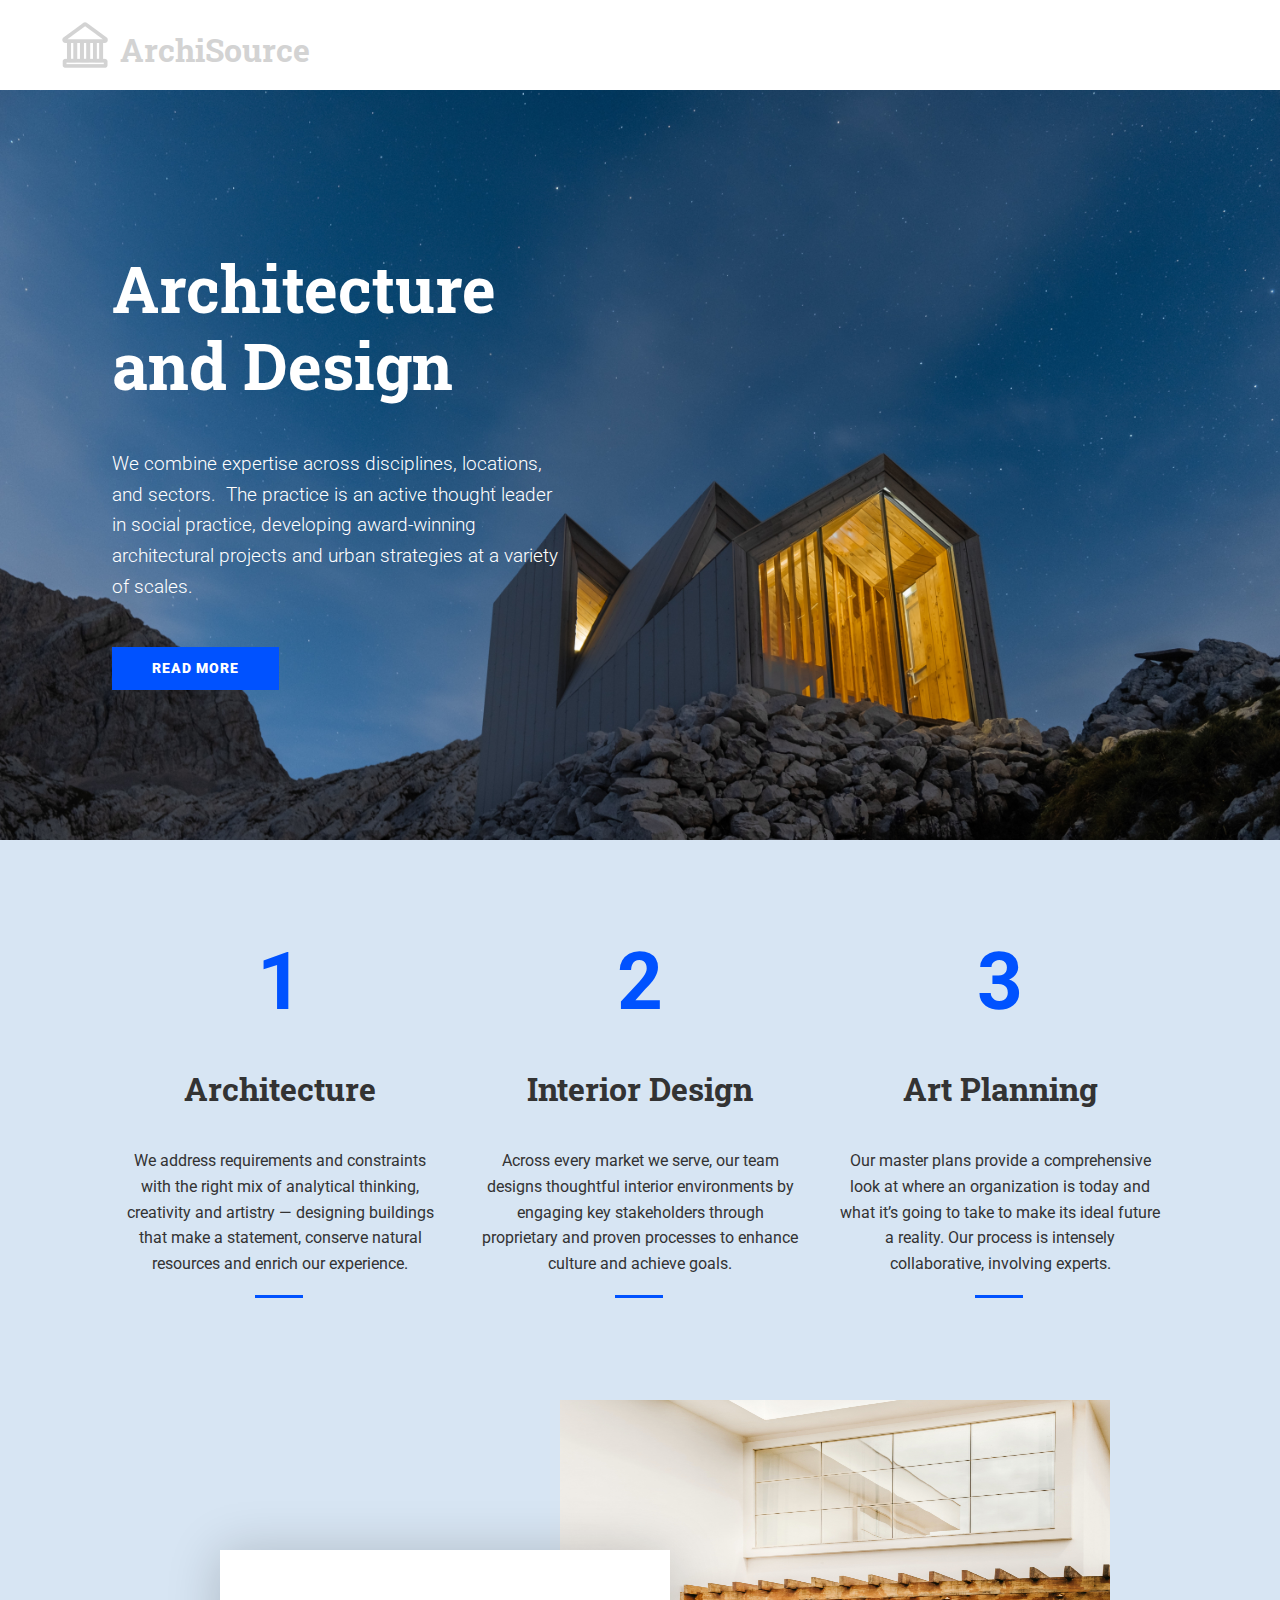
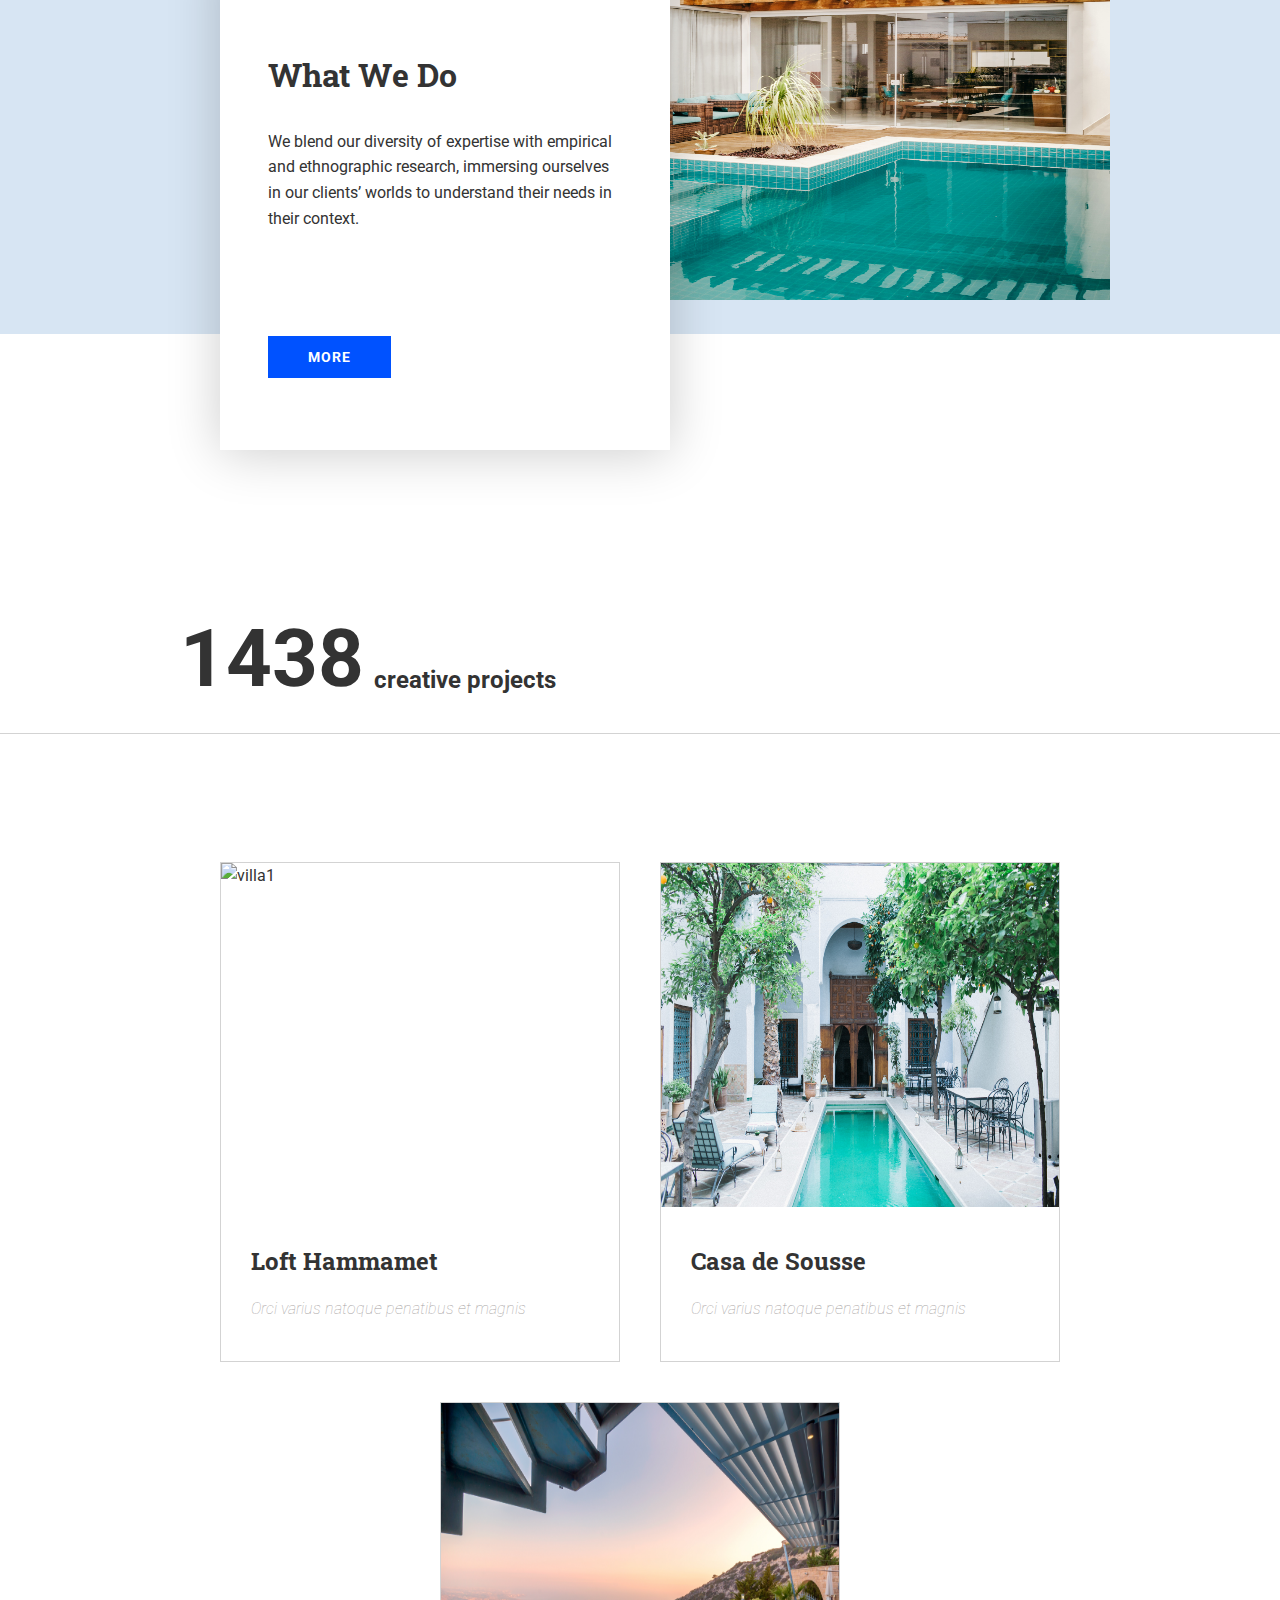
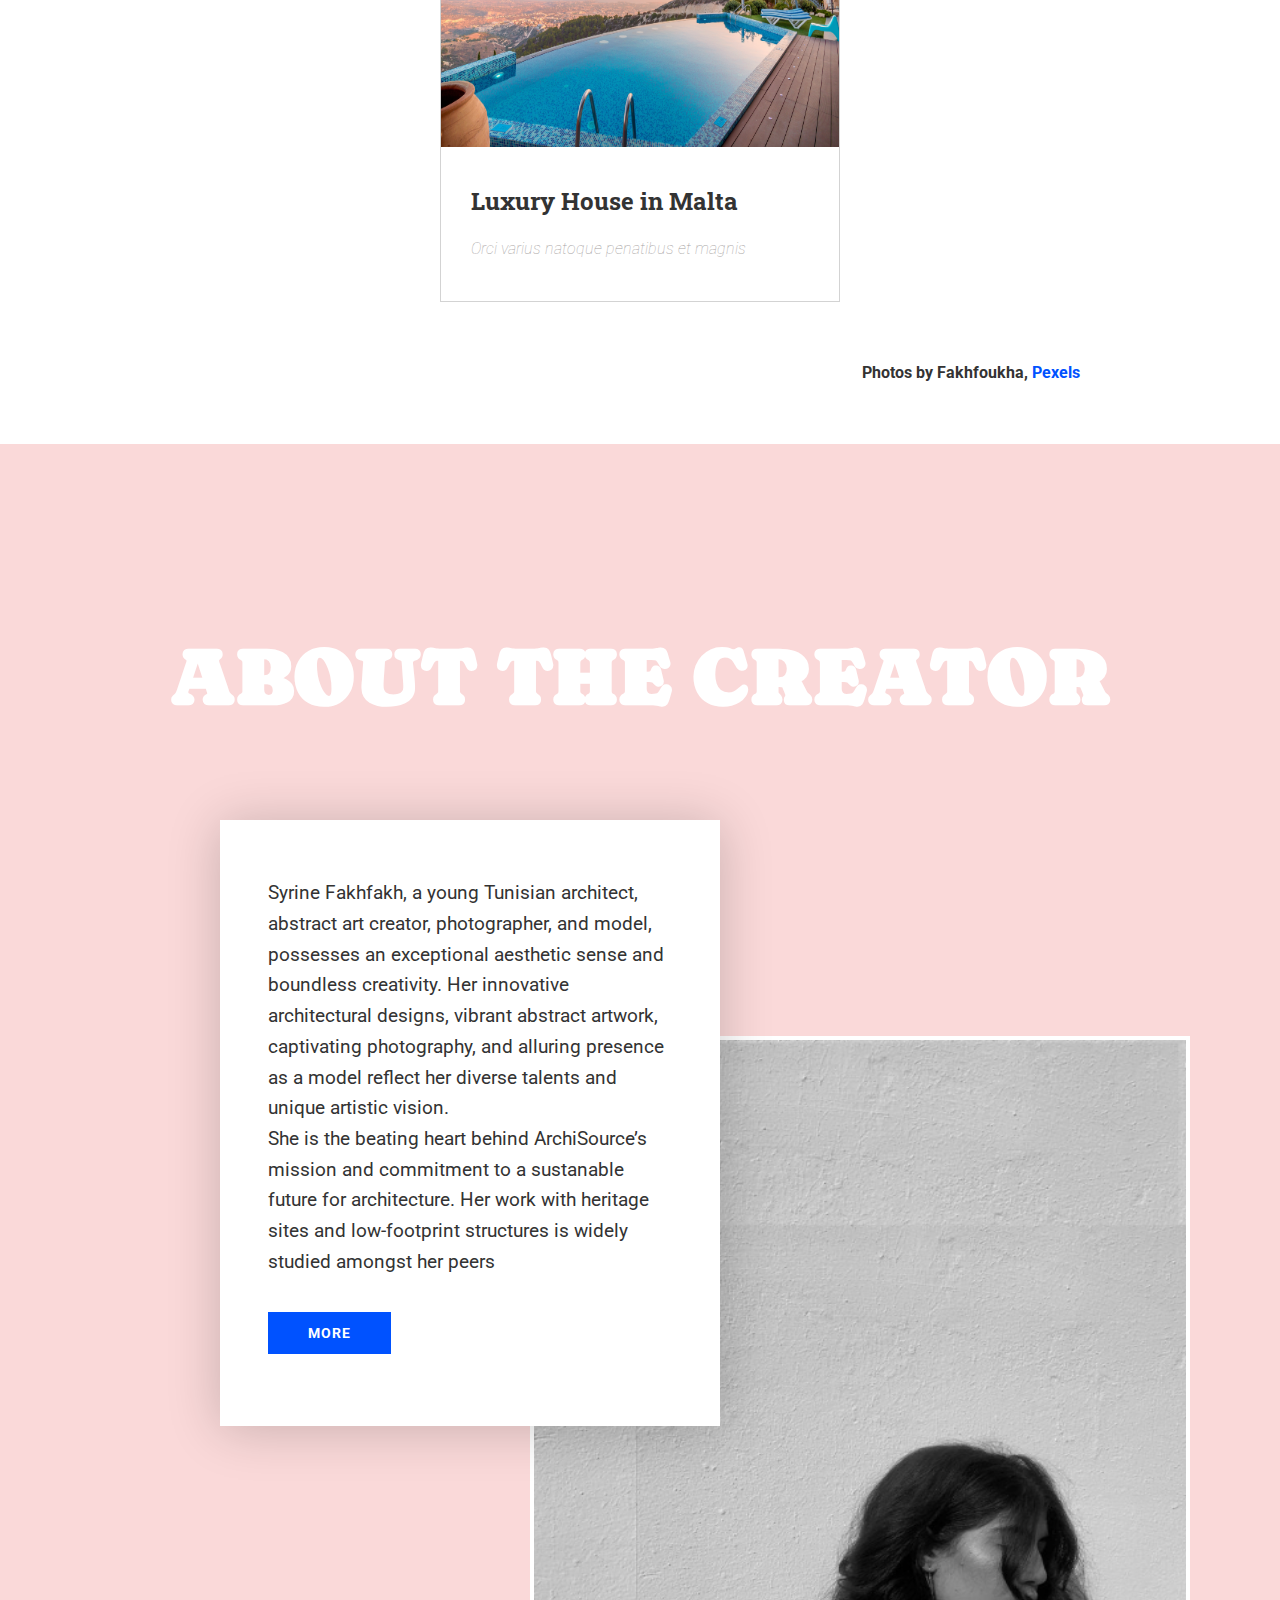
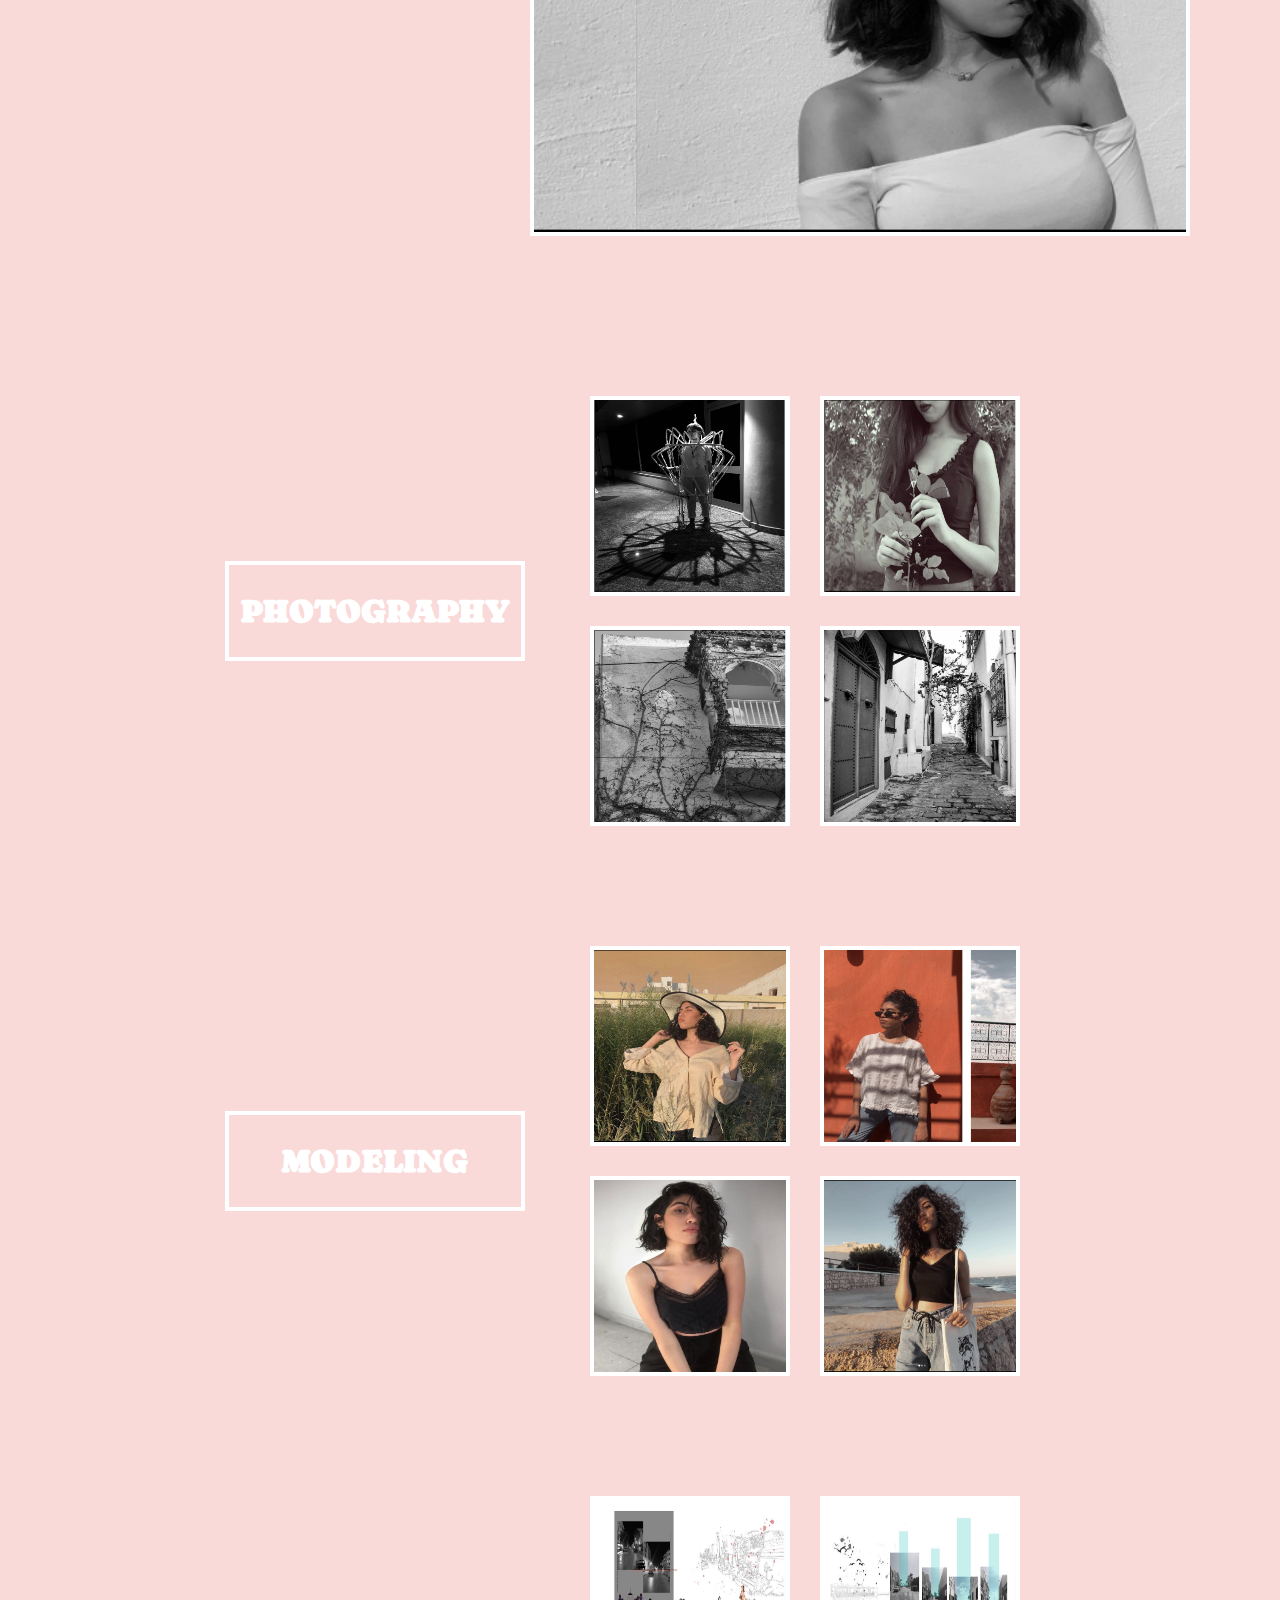
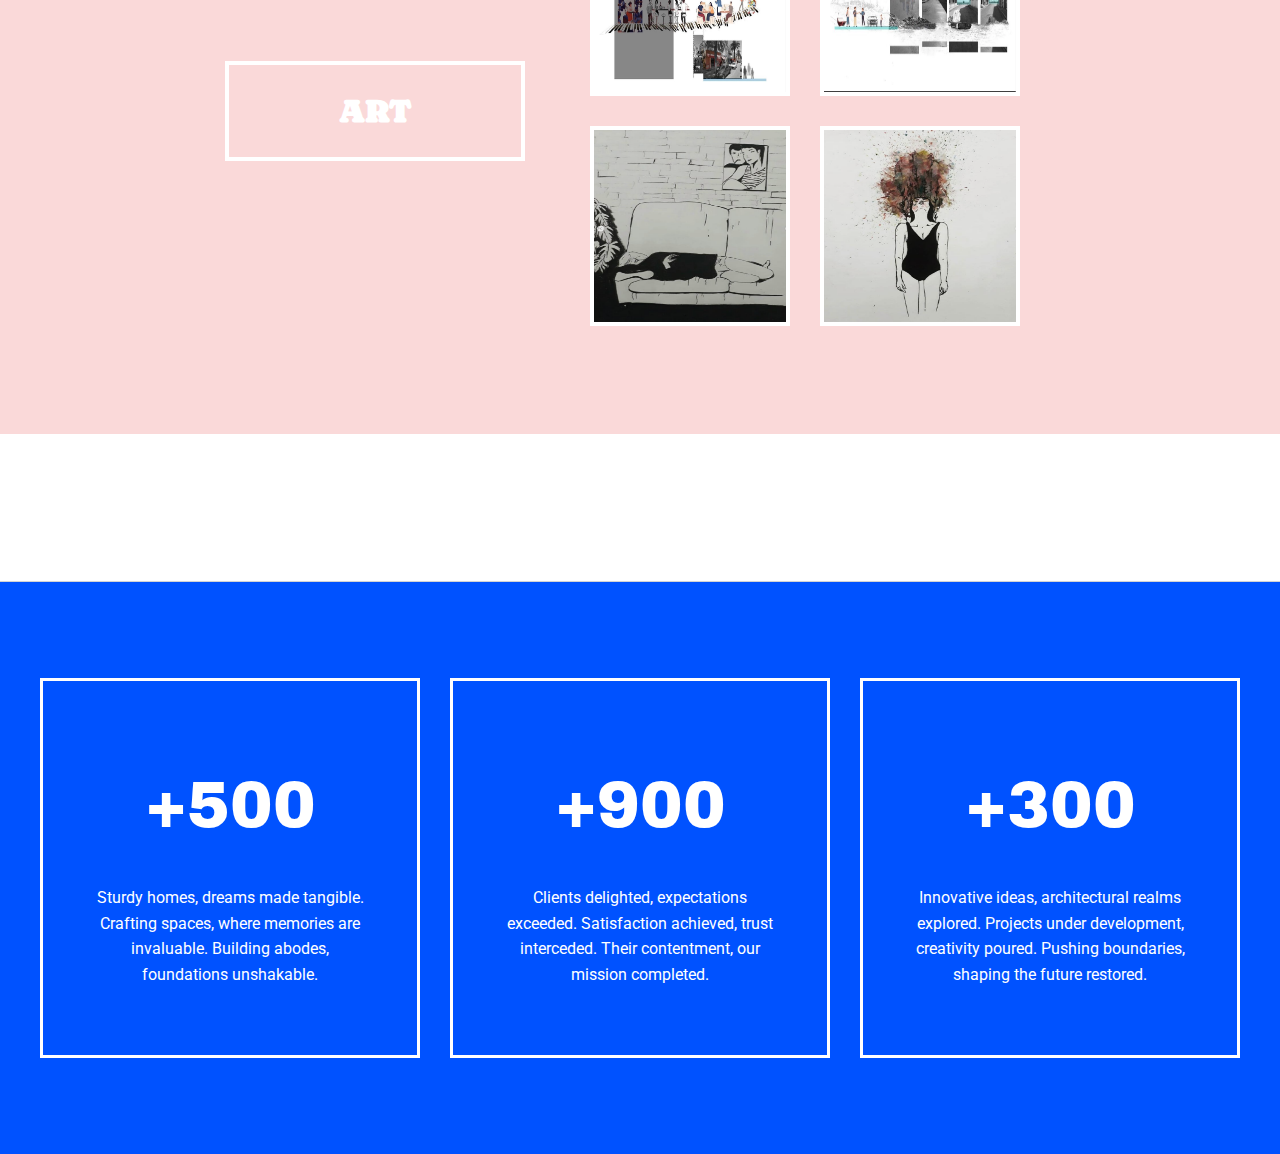
==== commit a1f8f13f: "Fix creator section layout" ====
--- a/index.html
+++ b/index.html
@@ -88,6 +88,8 @@
             </div>
         </section>
 
+        <!--Projects-->
+
         <section class="projects">
             <div class="container flex p-4">
                 <div class="house flex">
@@ -119,7 +121,10 @@
             </div>
         </section>
 
+        
+
         <!--Creator-->
+
         <section class="creator my-4 p-4">
             <div class="container flex">
                 <div class="creator-title flex my-2">
@@ -176,10 +181,45 @@
 
             </div>
         </section>
+        
+        <section class="break-2">
+            <div class="container flex">
+
+            </div>
+         </section>
+
         <!--Stats-->
 
-        <section class="stats py-4 my-4 bg-primary">
-           
+        <section class="stats py-4 bg-primary">
+           <div class="container flex p-4">
+                <div class="stat-card flex p-4 text-white">
+                    <i class="fas fa-home fa-2x"></i>
+                    <h1 class="xl">+500</h1>
+                    
+                    <p class="sm">Sturdy homes, dreams made tangible.
+                        Crafting spaces, where memories are invaluable.
+                        Building abodes, foundations unshakable.
+                    </p>
+                </div>
+                <div class="stat-card flex p-4 text-white">
+                    <i class="fas fa-user fa-2x"></i>
+                    <h1 class="xl">+900</h1>
+                    
+                    <p class="sm">Clients delighted, expectations exceeded.
+                        Satisfaction achieved, trust interceded.
+                        Their contentment, our mission completed.
+                    </p>
+                </div>
+                <div class="stat-card flex p-4 text-white">
+                    <i class="fas fa-lightbulb fa-2x"></i>
+                    <h1 class="xl">+300</h1>
+                    <p class="sm">
+                        Innovative ideas, architectural realms explored.
+                        Projects under development, creativity poured.
+                        Pushing boundaries, shaping the future restored.
+                    </p>
+                </div>
+           </div>
         </section>
     </body>
 </html>
--- a/css/style.css
+++ b/css/style.css
@@ -1,6 +1,6 @@
 @import url('https://fonts.googleapis.com/css2?family=Roboto+Slab:wght@300&family=Roboto:wght@400&display=swap');
 @import url('https://fonts.googleapis.com/css2?family=Caprasimo&display=swap');
-
+@import url('https://fonts.googleapis.com/css2?family=Archivo+Black&display=swap');
 /* Colors */
 
 :root {
@@ -245,7 +245,14 @@
     align-items: flex-end;
 }
 
+.break-2 {
+    border-bottom: #d3d3d3 solid 1px;
+    height: 100px;
+}
+
 /* Projects */
+
+
 
 .projects > .container.p-4 {
     margin-top: 80px;
@@ -268,7 +275,7 @@
     border: 1px #d3d3d3 solid;
     flex-shrink: 1;
     flex-grow: 1;
-    flex-basis: auto;
+    flex-basis: 1;
 }
 .projects .house > img {
     height: 100%;
@@ -399,7 +406,10 @@
 .creator .creator-group .creator-img {
     gap: 30px;
     flex-wrap: wrap;
-}
+    flex-basis: 1;
+    width: 500px;
+}
+
 
 
 
@@ -408,5 +418,24 @@
 
 
 .stats {
-    height: 600px;
+    max-height: 1000px;
+}
+
+.stats > .container {
+    gap: 30px;
+}   
+
+.stats .container .stat-card.flex {
+    flex-direction: column;
+    width: 380px;
+    height: 380px;
+    border: #ffffff 3px solid;
+    flex-shrink: 0;
+    flex-grow: 0;
+    text-align: center;
+    gap: 20px;
+}
+
+.stats .stat-card h1 {
+    font-family: 'Archivo Black', sans-serif;
 }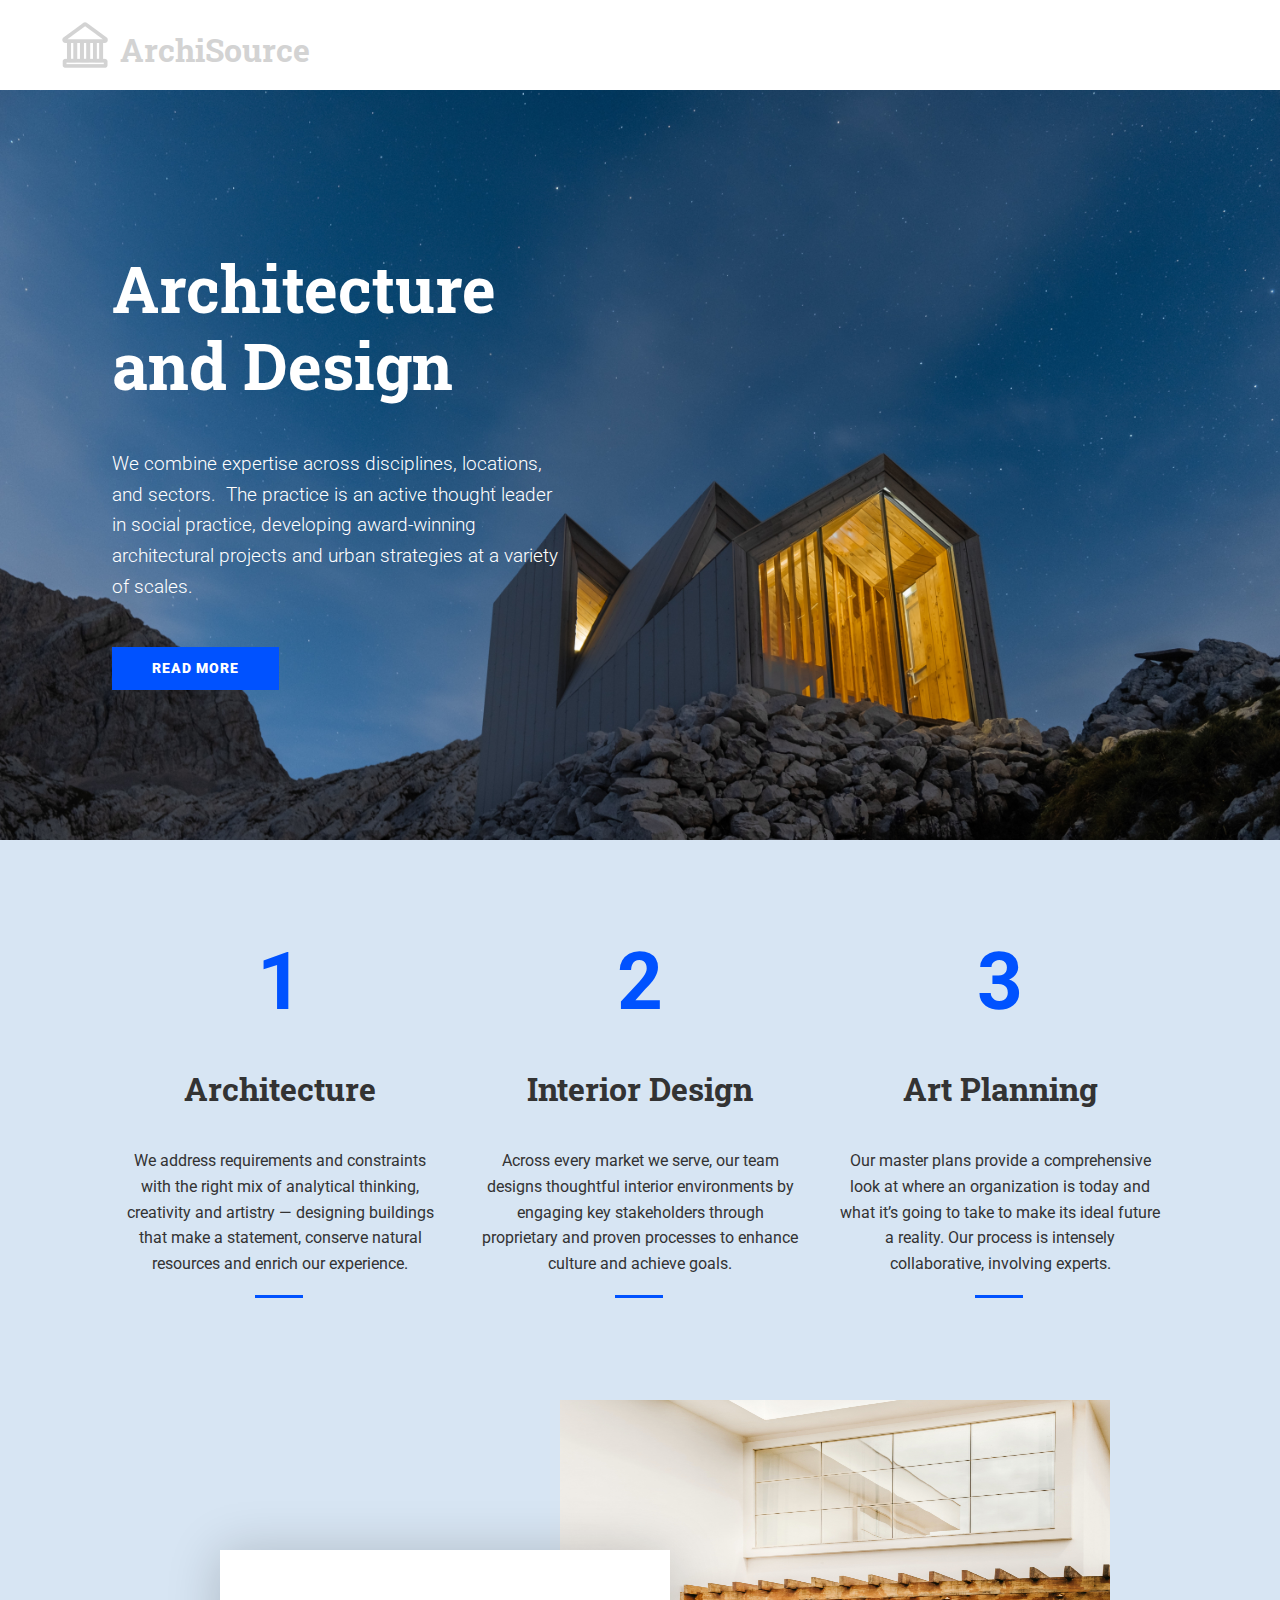
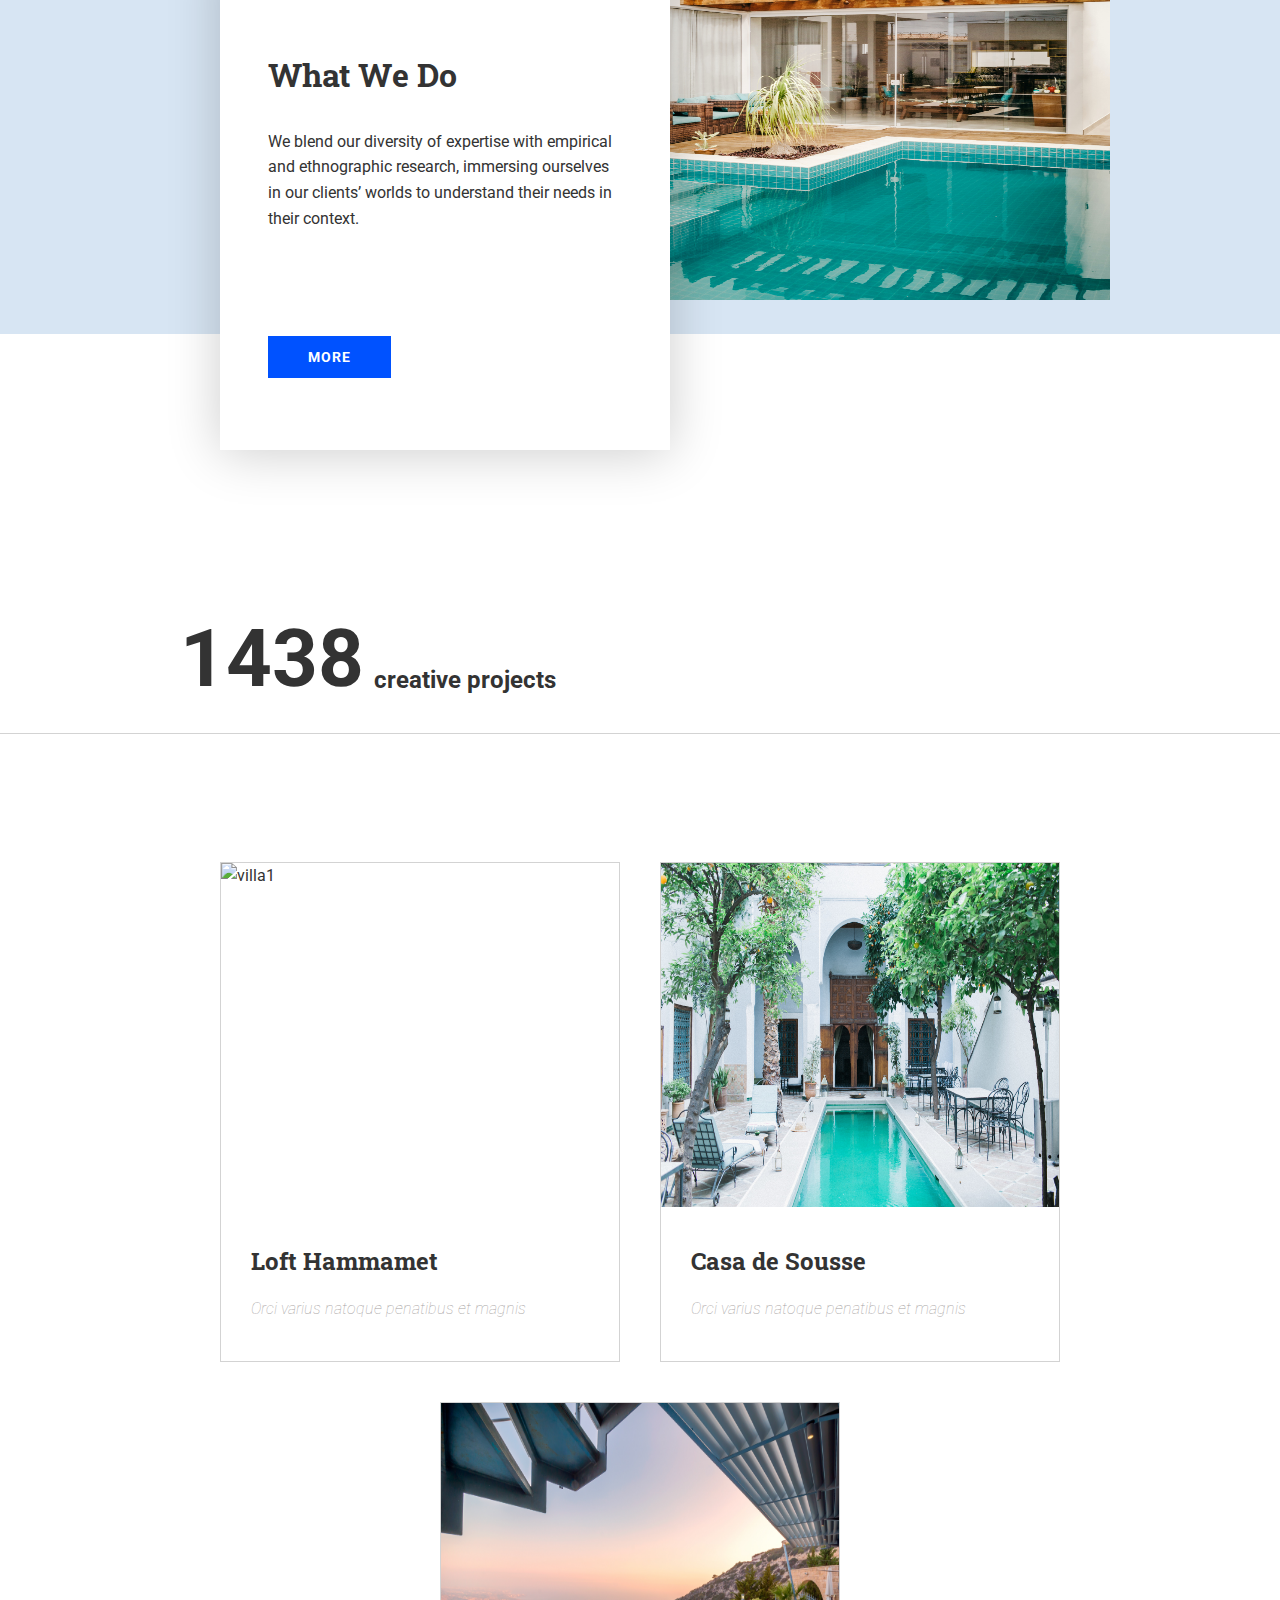
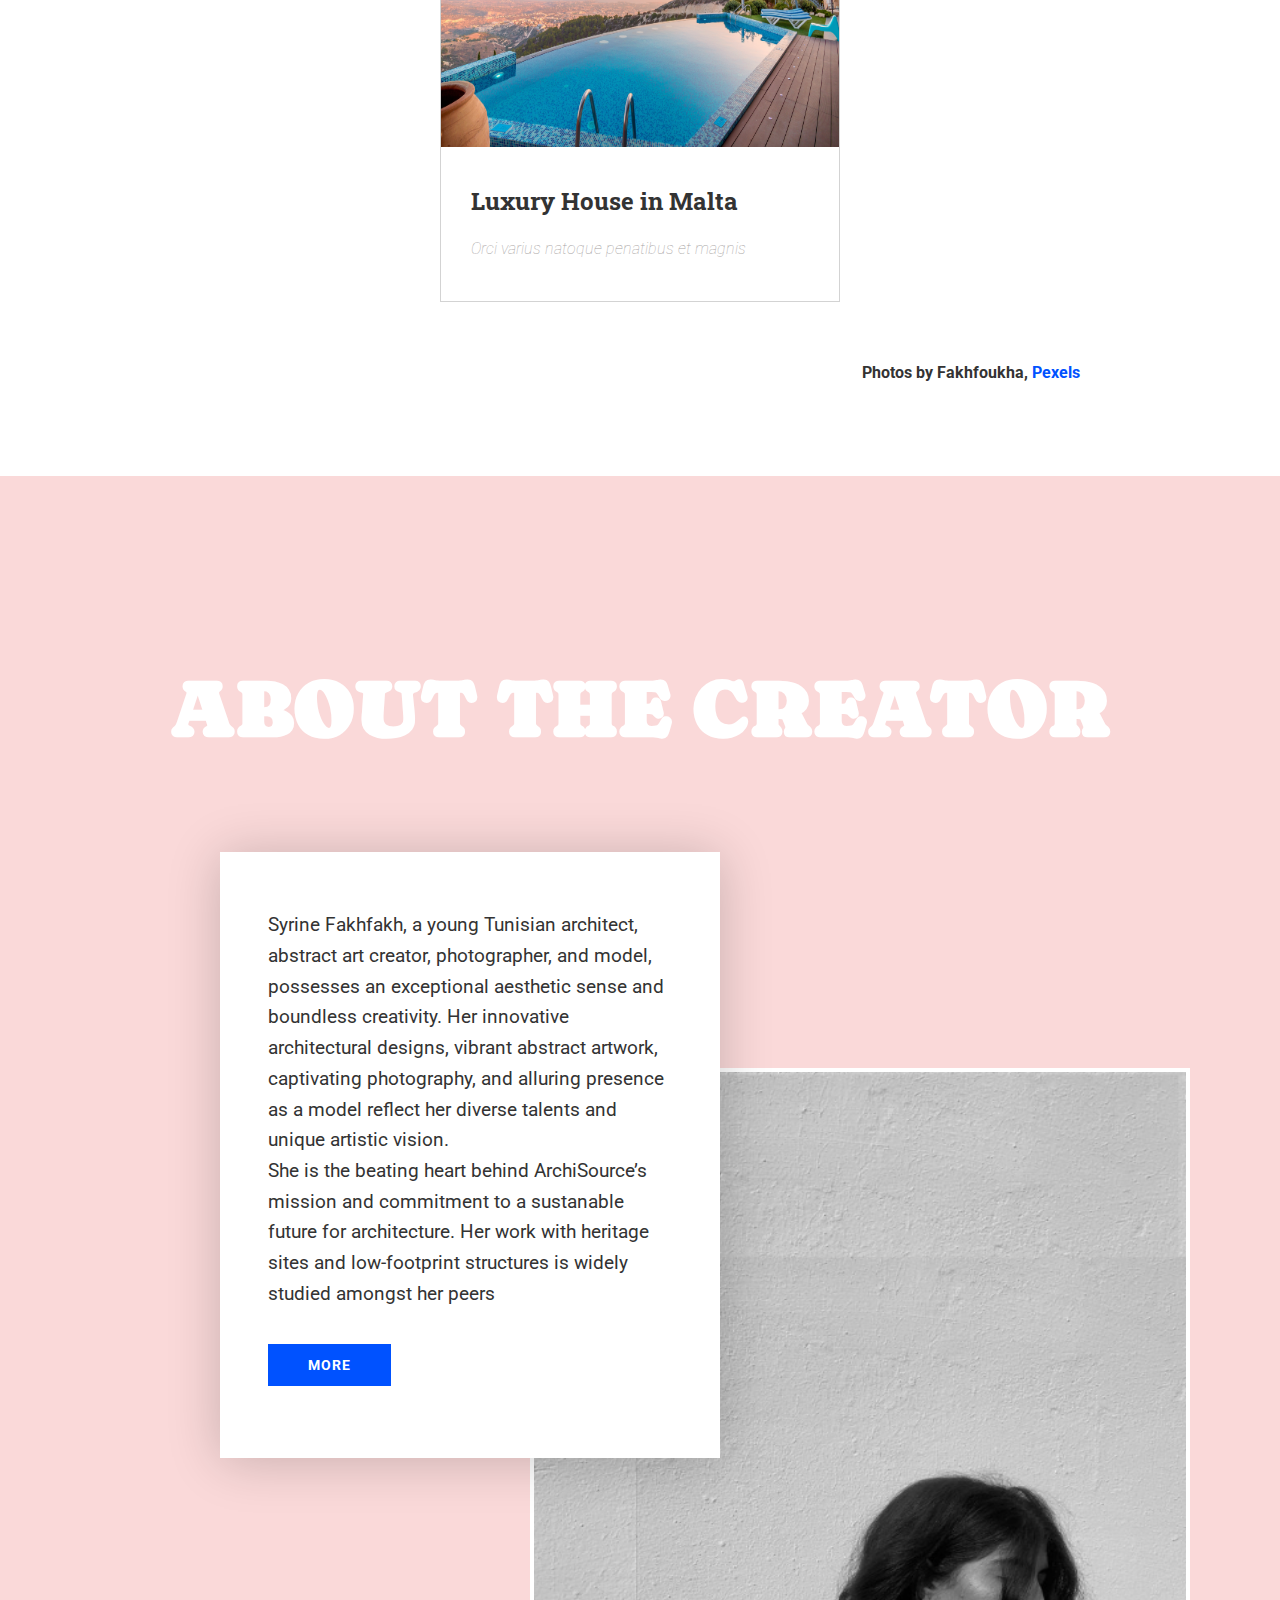
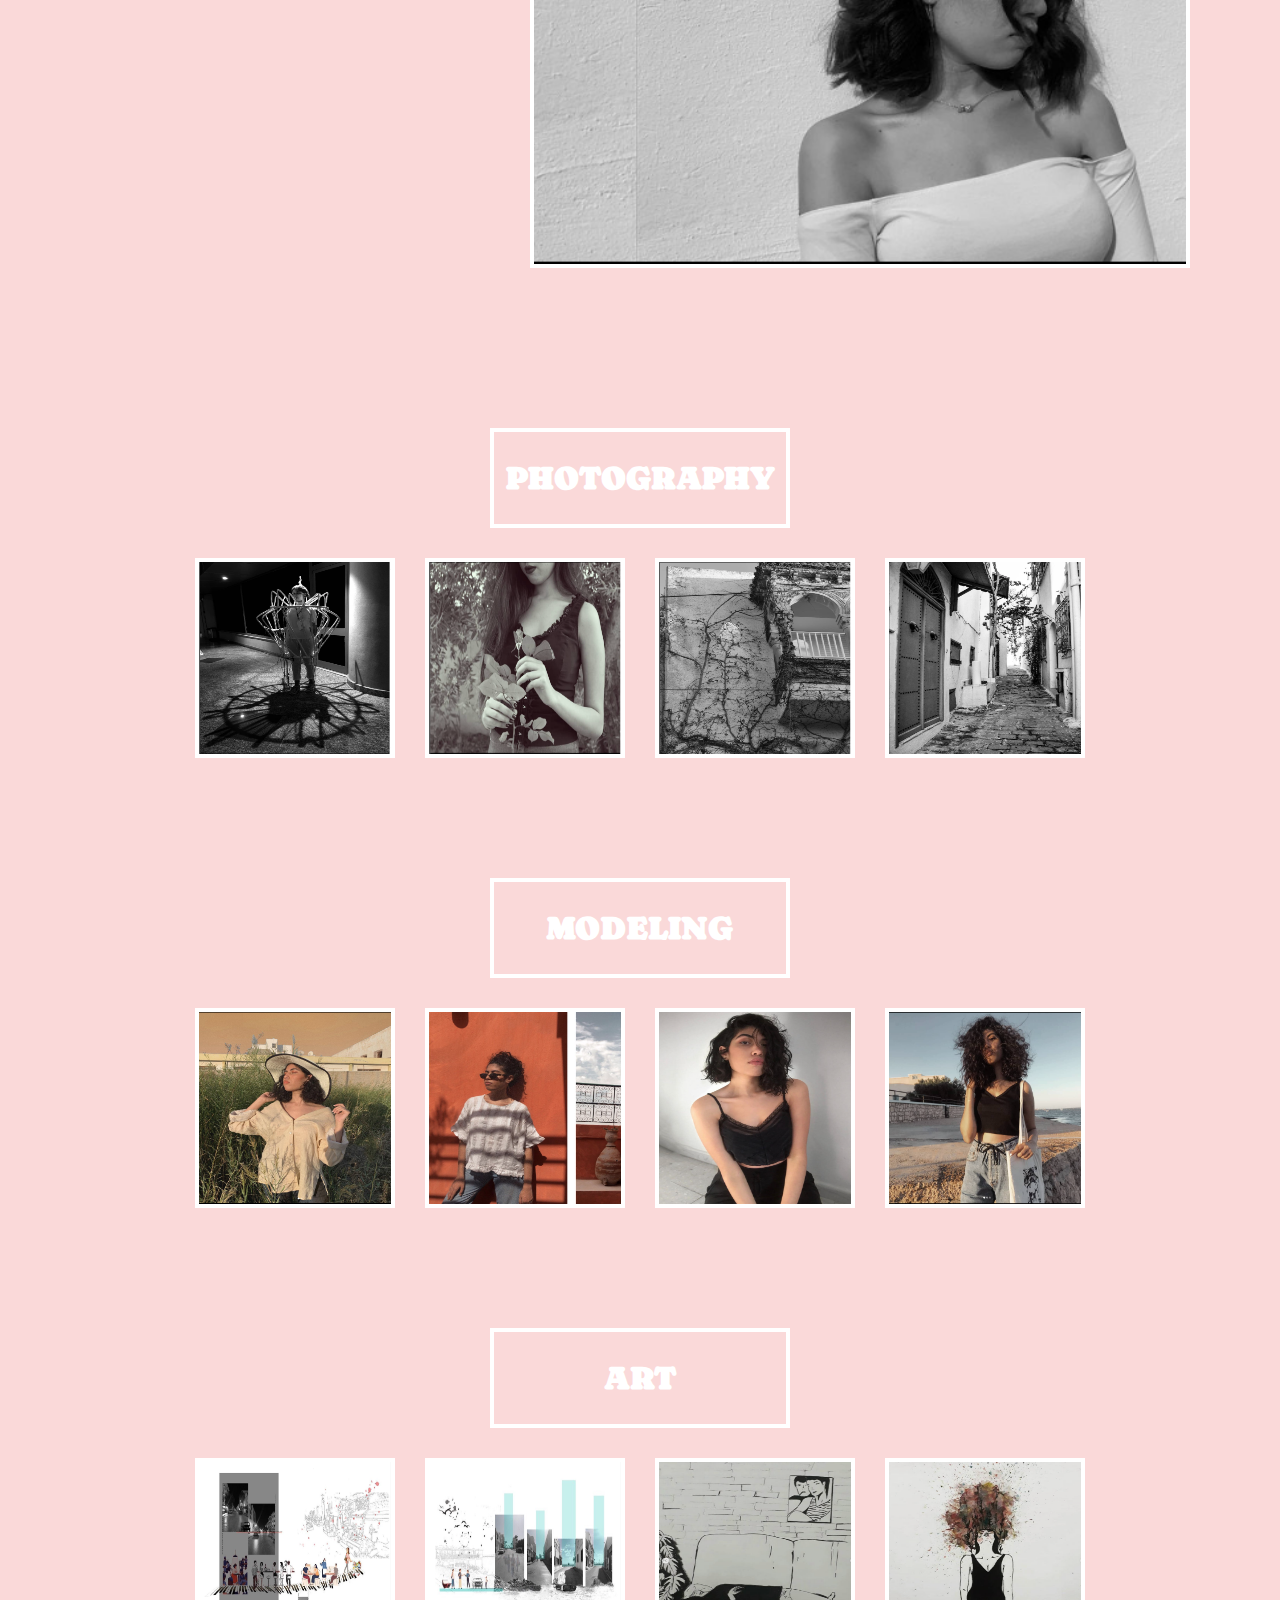
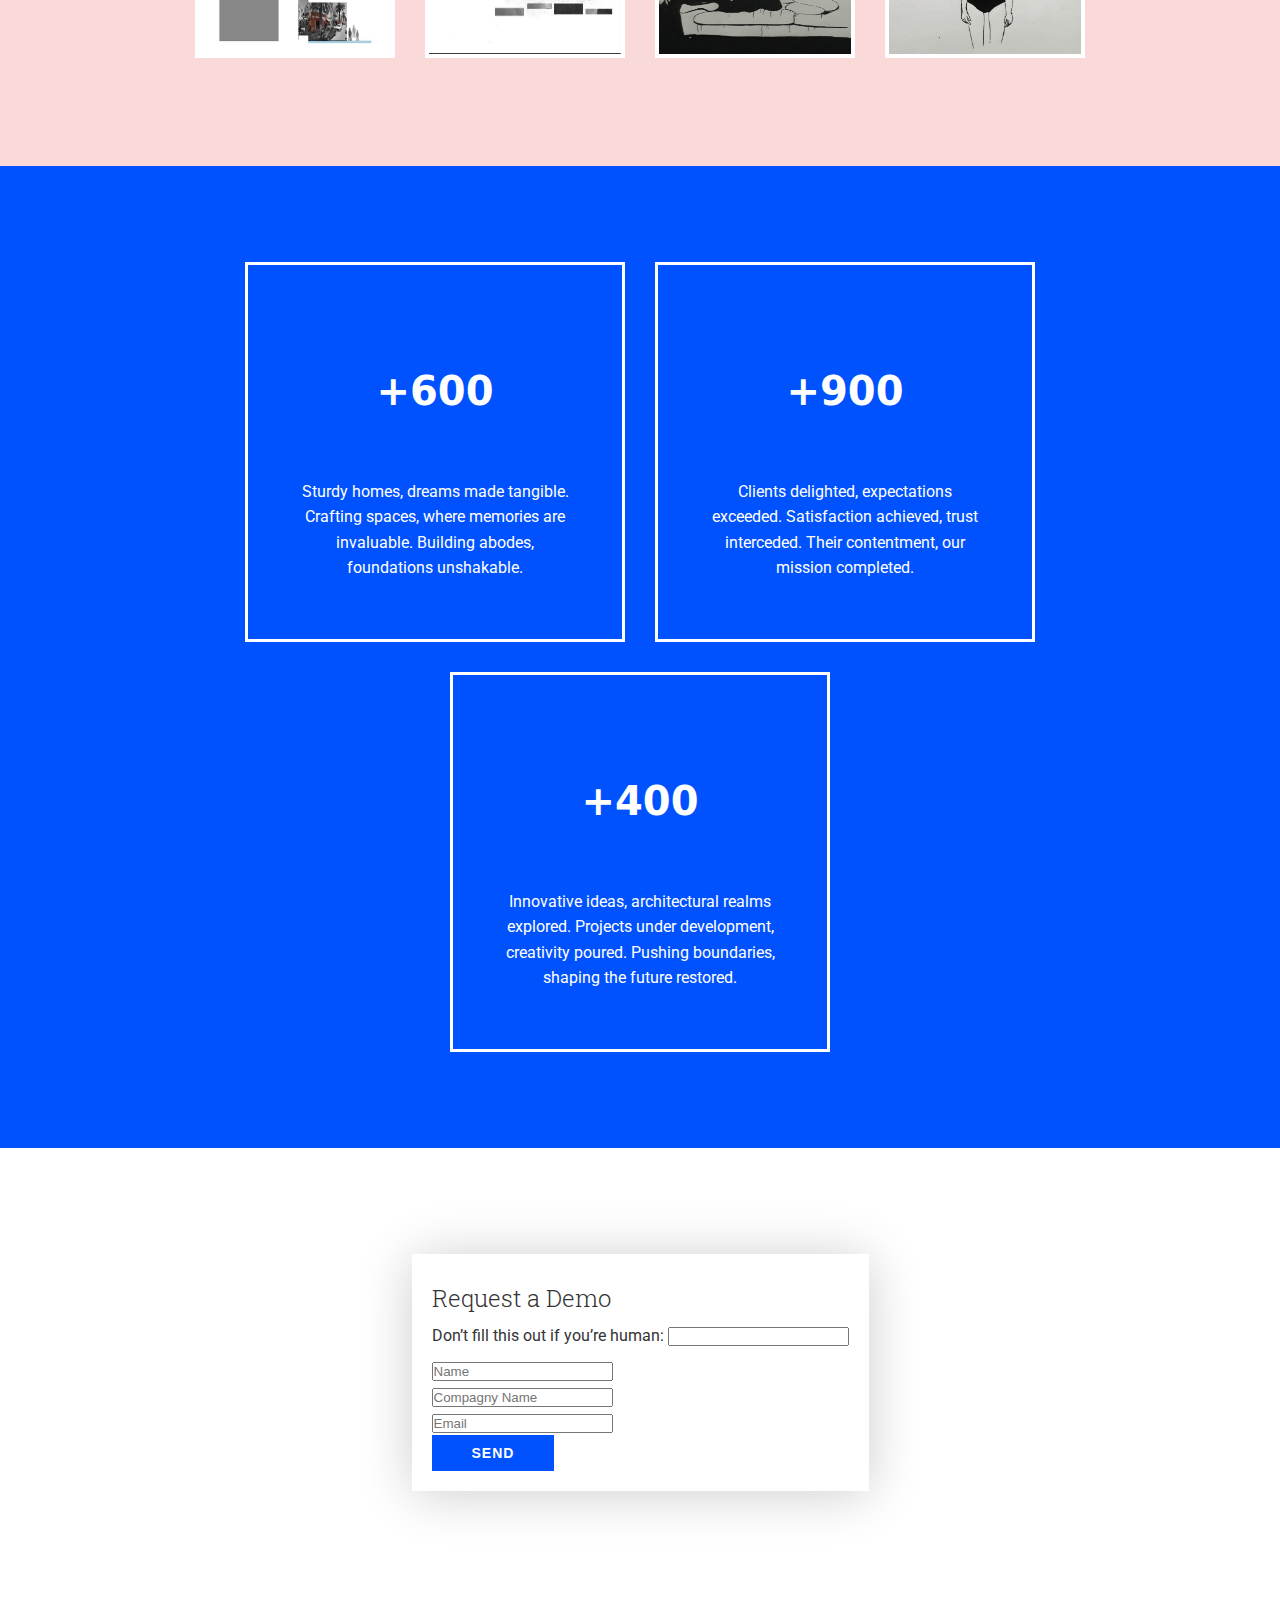
==== commit 353457bb: "Add stats section" ====
--- a/index.html
+++ b/index.html
@@ -125,7 +125,7 @@
 
         <!--Creator-->
 
-        <section class="creator my-4 p-4">
+        <section class="creator p-4">
             <div class="container flex">
                 <div class="creator-title flex my-2">
                     <h1 class="xxl bldr">
@@ -182,11 +182,7 @@
             </div>
         </section>
         
-        <section class="break-2">
-            <div class="container flex">
-
-            </div>
-         </section>
+        
 
         <!--Stats-->
 
@@ -194,7 +190,7 @@
            <div class="container flex p-4">
                 <div class="stat-card flex p-4 text-white">
                     <i class="fas fa-home fa-2x"></i>
-                    <h1 class="xl">+500</h1>
+                    <h1 class="xl hou-1">+<span>600</span></h1>
                     
                     <p class="sm">Sturdy homes, dreams made tangible.
                         Crafting spaces, where memories are invaluable.
@@ -203,7 +199,7 @@
                 </div>
                 <div class="stat-card flex p-4 text-white">
                     <i class="fas fa-user fa-2x"></i>
-                    <h1 class="xl">+900</h1>
+                    <h1 class="xl hou-2">+<span>900</span></h1>
                     
                     <p class="sm">Clients delighted, expectations exceeded.
                         Satisfaction achieved, trust interceded.
@@ -212,7 +208,7 @@
                 </div>
                 <div class="stat-card flex p-4 text-white">
                     <i class="fas fa-lightbulb fa-2x"></i>
-                    <h1 class="xl">+300</h1>
+                    <h1 class="xl hou-3">+<span>400</span></h1>
                     <p class="sm">
                         Innovative ideas, architectural realms explored.
                         Projects under development, creativity poured.
@@ -221,5 +217,35 @@
                 </div>
            </div>
         </section>
+
+        
+
+        <section class="form">
+            <div class="container flex m-4 p-4">
+                <div class="showcase-form card">
+                    <h2>Request a Demo</h2>
+                    <form name="contact" method="POST" netlify-honeypot="bot-field" data-netlify="true">
+                        <input type="hidden" name="form-name" value="name_of_my_form" />
+                        <p class="hidden">
+                            <label>
+                                Don’t fill this out if you’re human: <input name="bot-field" />
+                            </label>
+                        </p>
+                        <div class="form-control">
+                            <input type="text" name="name" placeholder="Name" required>
+                        </div>
+                        <div class="form-control">
+                            <input type="text" name="company" placeholder="Compagny Name" required>
+                        </div>
+                        <div class="form-control">
+                            <input type="text" name="email" placeholder="Email" required>
+                        </div>
+                        <input type="submit" value="Send" class="btn btn-primary">
+                    </form>
+                </div>
+            </div>
+        </section>
+
+
     </body>
 </html>
--- a/css/style.css
+++ b/css/style.css
@@ -313,7 +313,7 @@
 
 .creator {
     background-color: #fad9d9;
-    
+    margin-top: 80px;
 }
 
 .creator > .flex {
@@ -381,6 +381,7 @@
     max-width: 1200px;
     margin: 40px 0;
     padding: 20px;
+    flex-direction: column;
 }
 
 .creator .creator-group .group-title {
@@ -407,7 +408,7 @@
     gap: 30px;
     flex-wrap: wrap;
     flex-basis: 1;
-    width: 500px;
+    min-width: 500px;
 }
 
 
@@ -418,24 +419,64 @@
 
 
 .stats {
-    max-height: 1000px;
+    max-height: 1600px;
 }
 
 .stats > .container {
     gap: 30px;
+    flex-wrap: wrap;
 }   
 
 .stats .container .stat-card.flex {
     flex-direction: column;
+    justify-content: space-between;
     width: 380px;
     height: 380px;
     border: #ffffff 3px solid;
-    flex-shrink: 0;
+    flex-shrink: 1;
     flex-grow: 0;
+    flex-basis: 1;
     text-align: center;
-    gap: 20px;
+    
 }
 
 .stats .stat-card h1 {
     font-family: 'Archivo Black', sans-serif;
-}+}
+
+@property --num {
+    syntax: "<integer>";
+    initial-value: 0;
+    inherits: false;
+  }
+  
+  .stats .stat-card h1 {
+    transition: --num 1.5s;
+    counter-set: num var(--num);
+    font: 800 40px system-ui;
+    
+  }
+
+  .stats:hover .stat-card h1::after {
+    content: counter(num);
+  }
+
+  .stats:hover .stat-card span {
+    display: none;
+  }
+
+
+  .stats:hover .stat-card h1.hou-1{
+    --num: 600;
+  }
+  .stats:hover .stat-card h1.hou-2 {
+    --num: 900;
+  }
+  .stats:hover .stat-card h1.hou-3 {
+    --num: 400;
+  }
+
+
+/* Form */
+
+
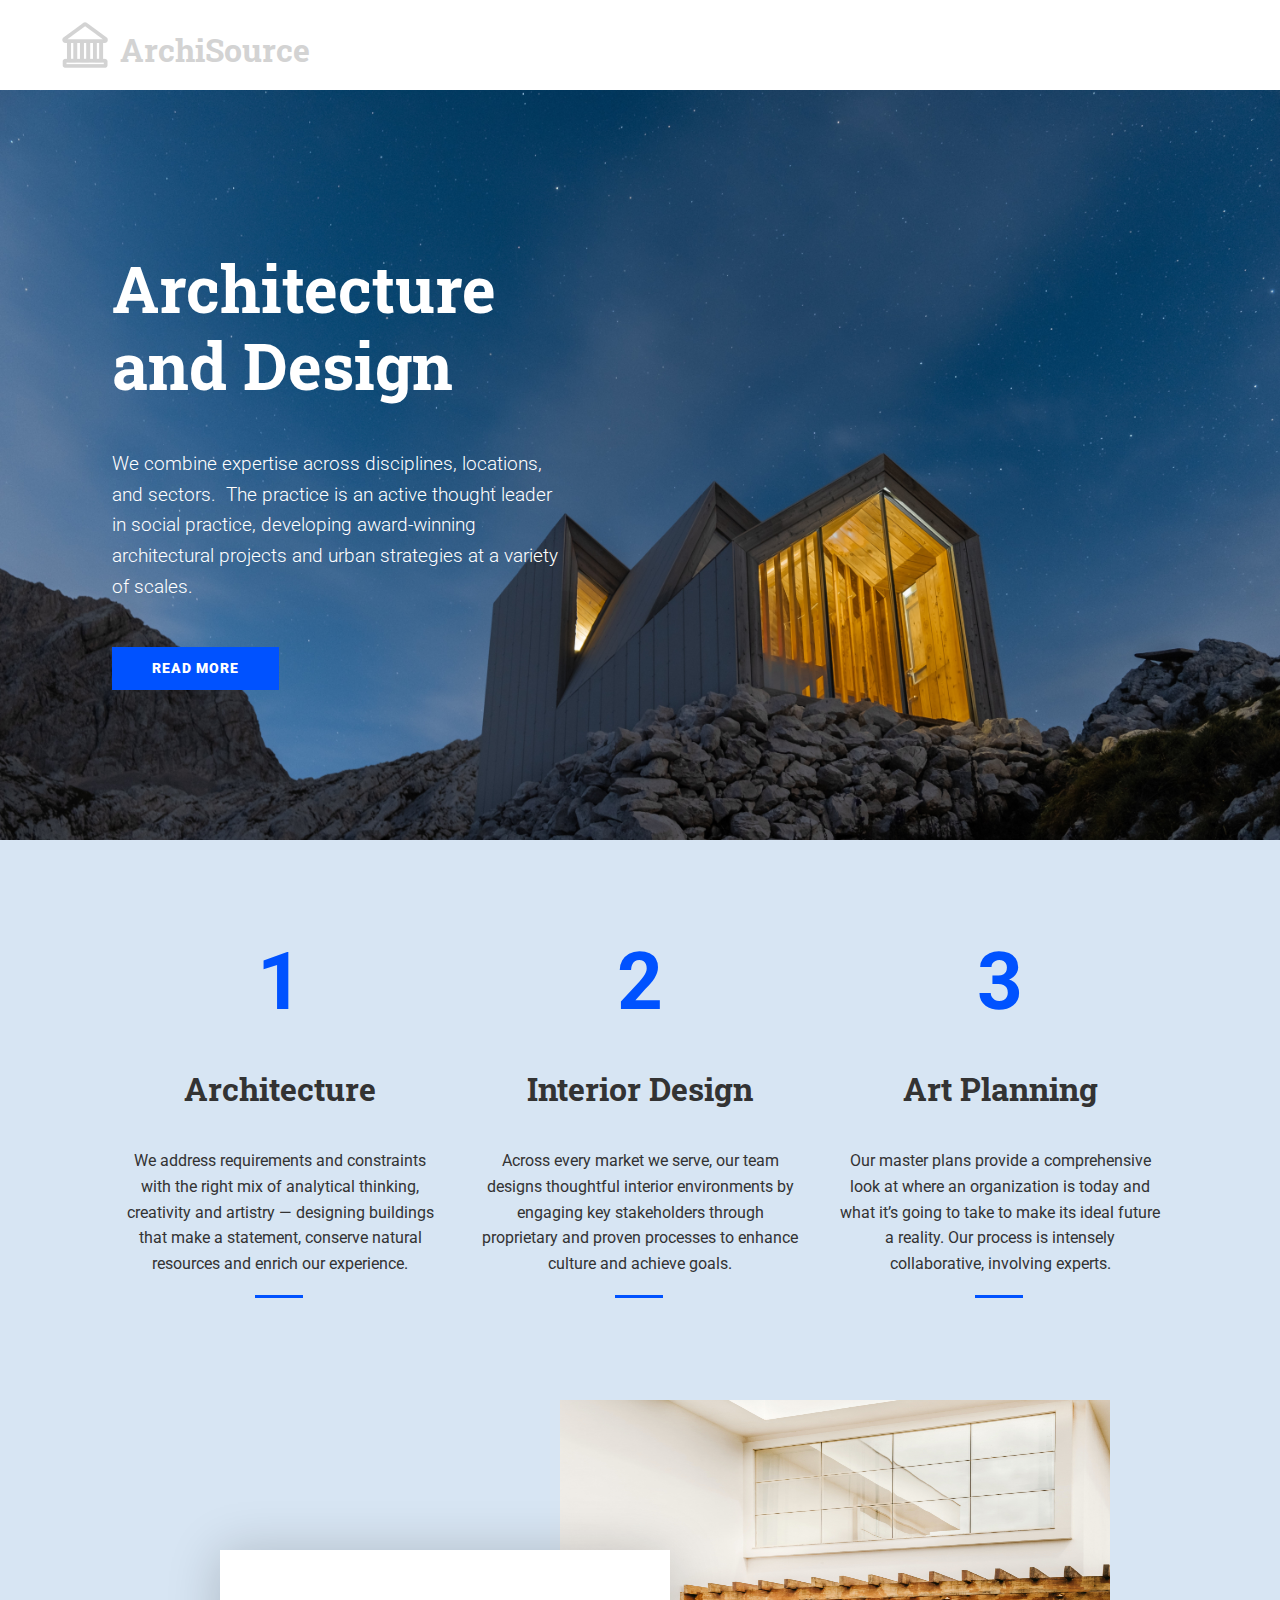
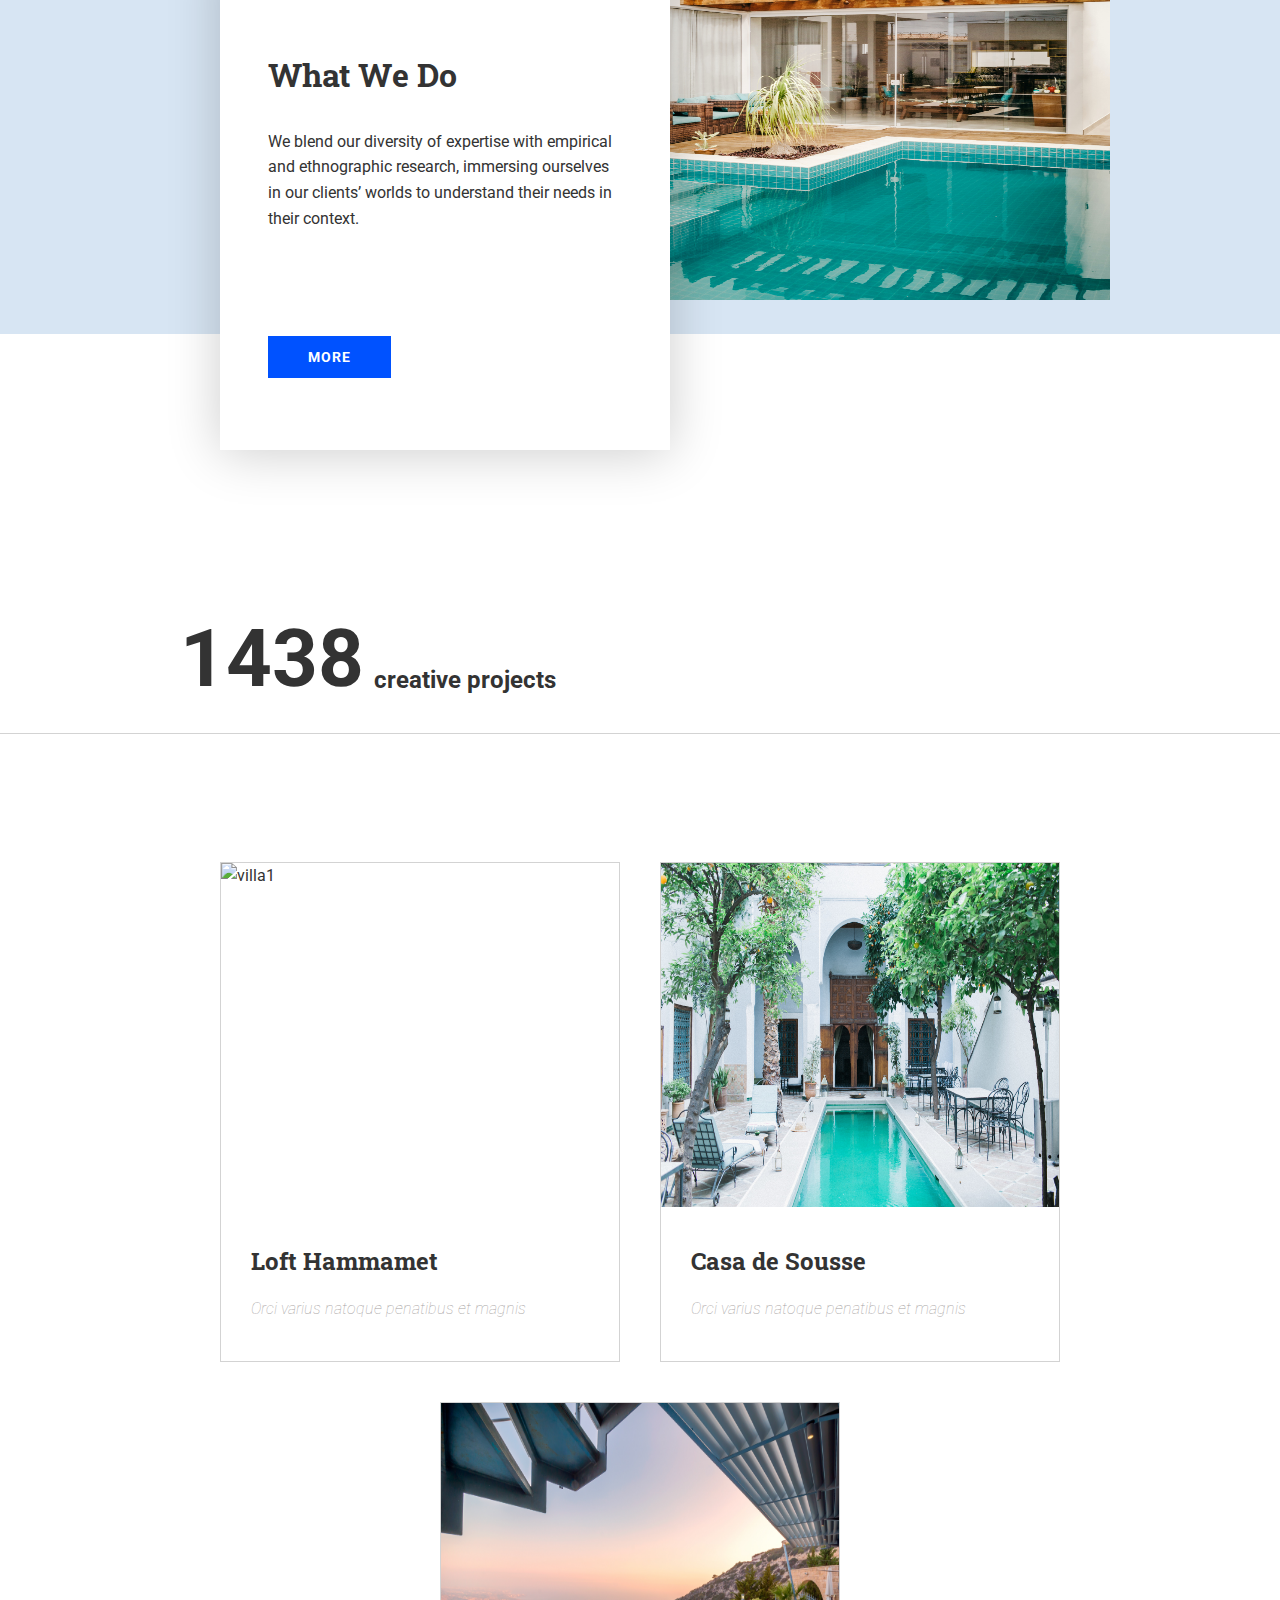
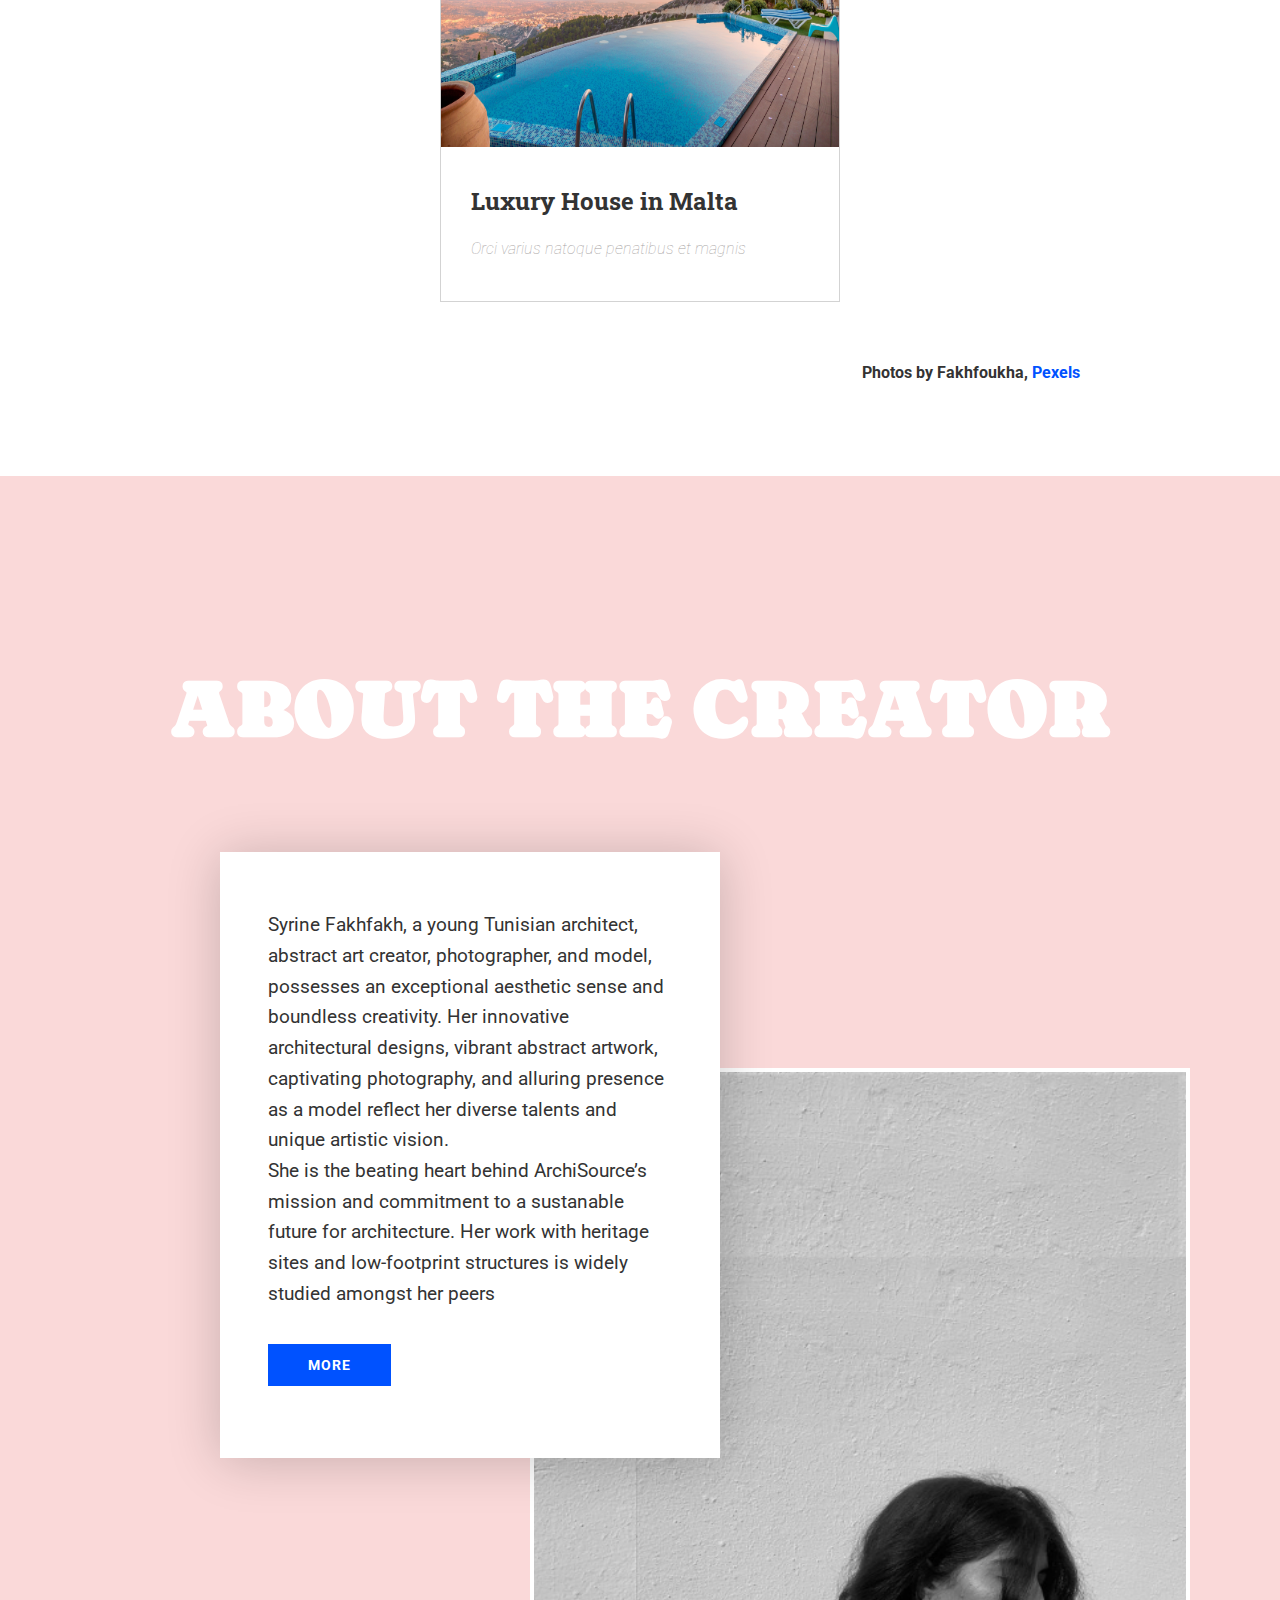
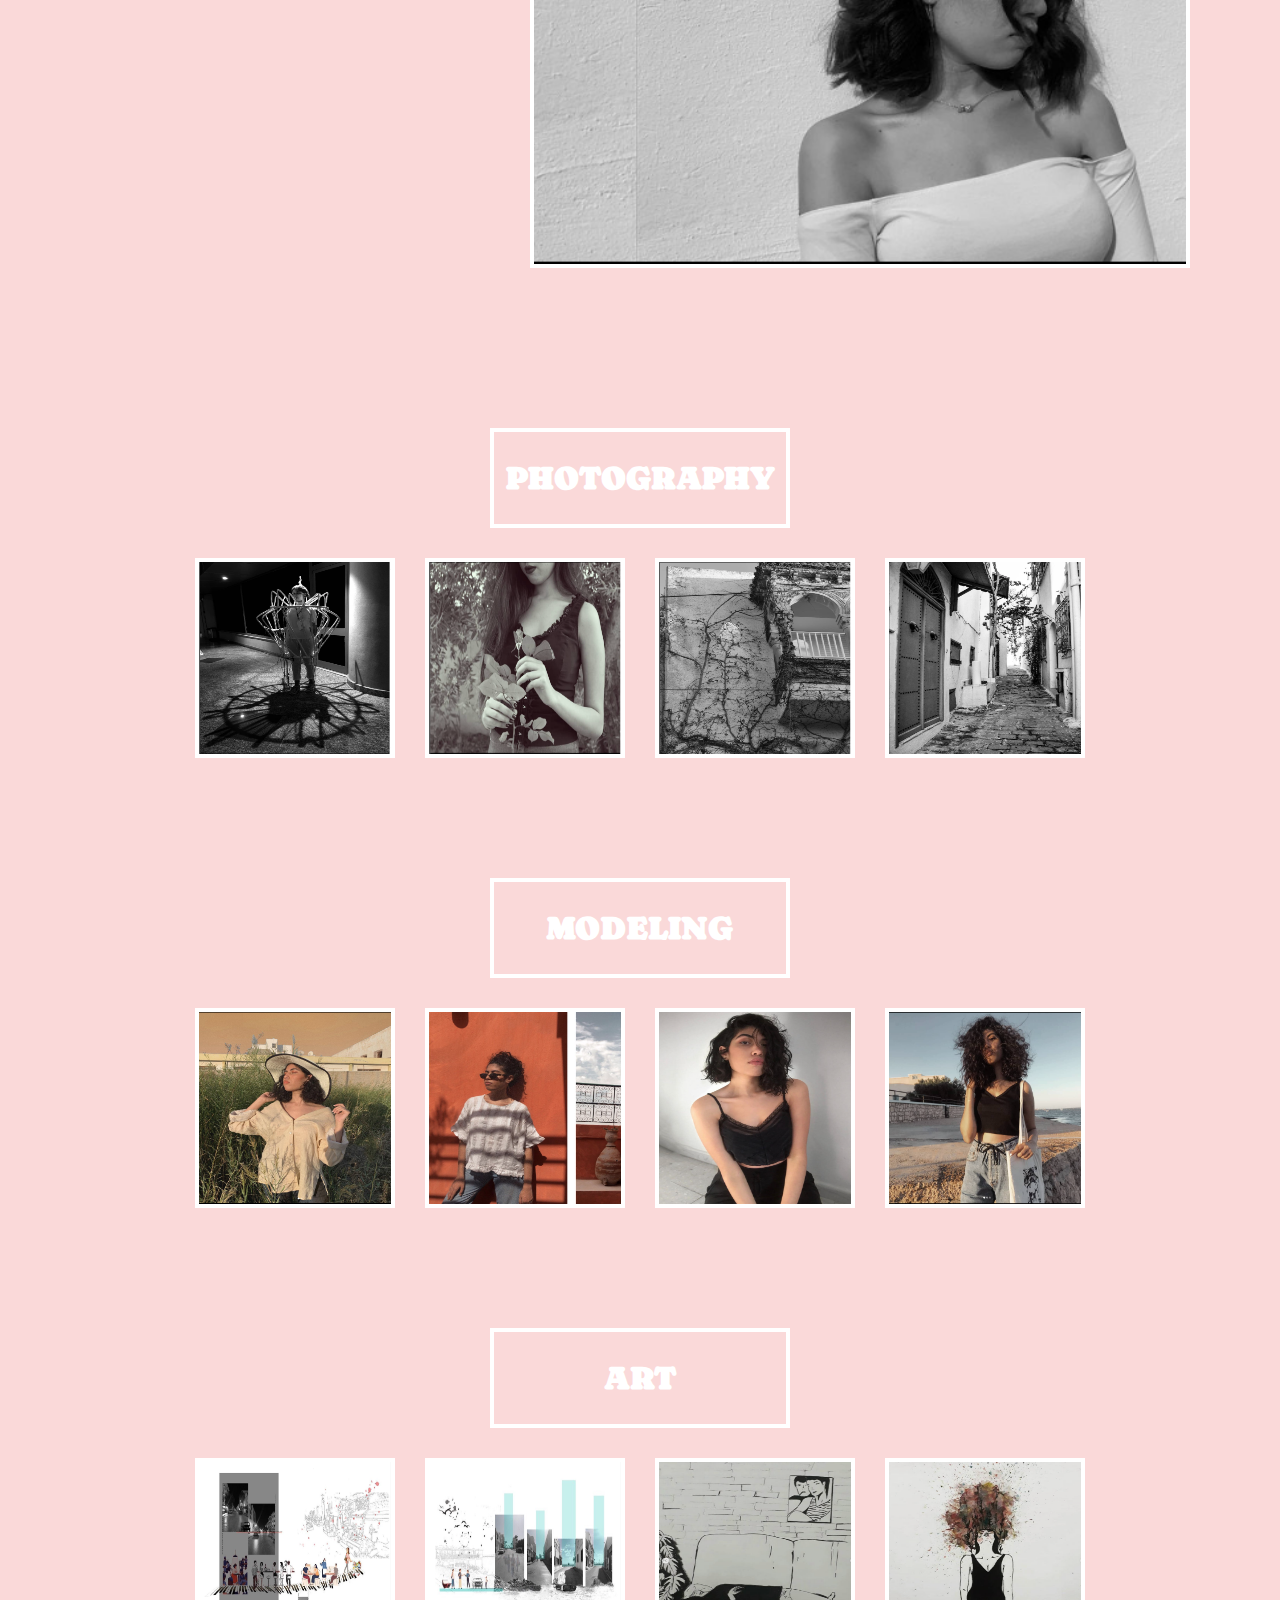
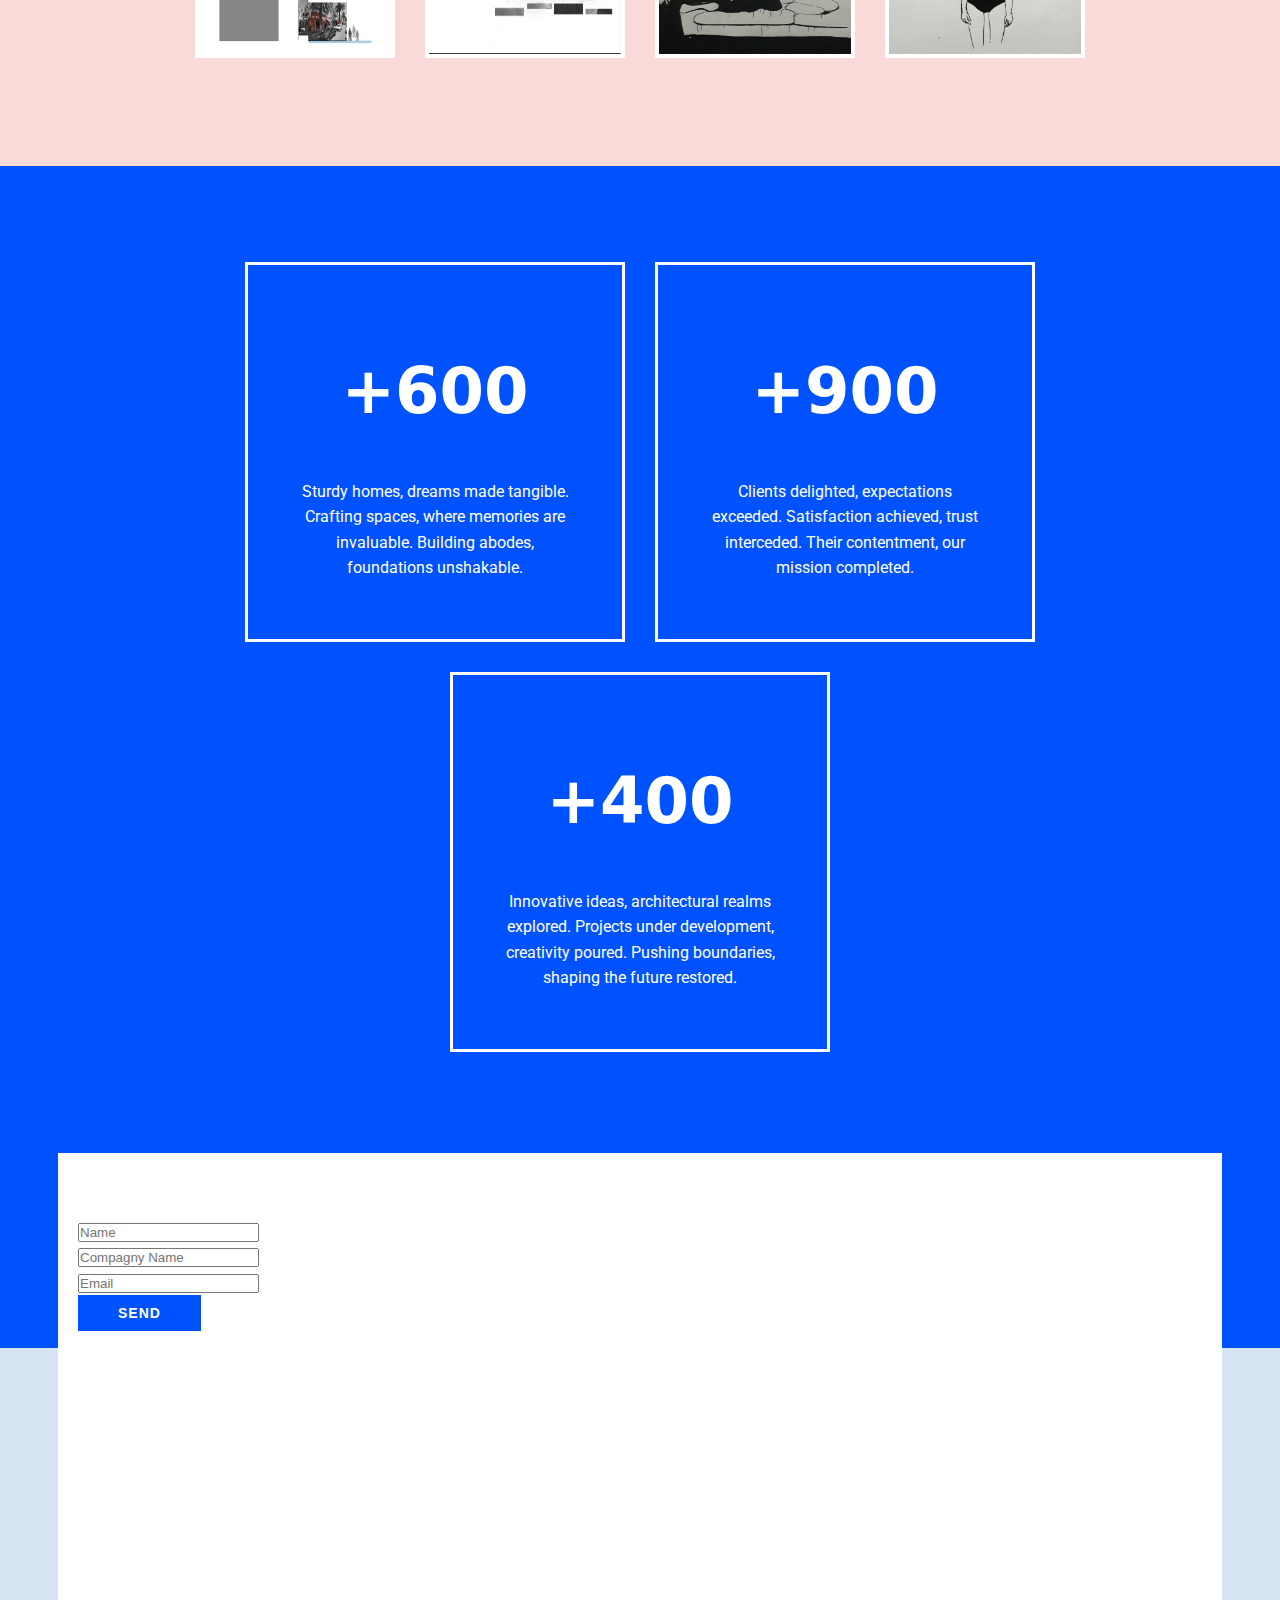
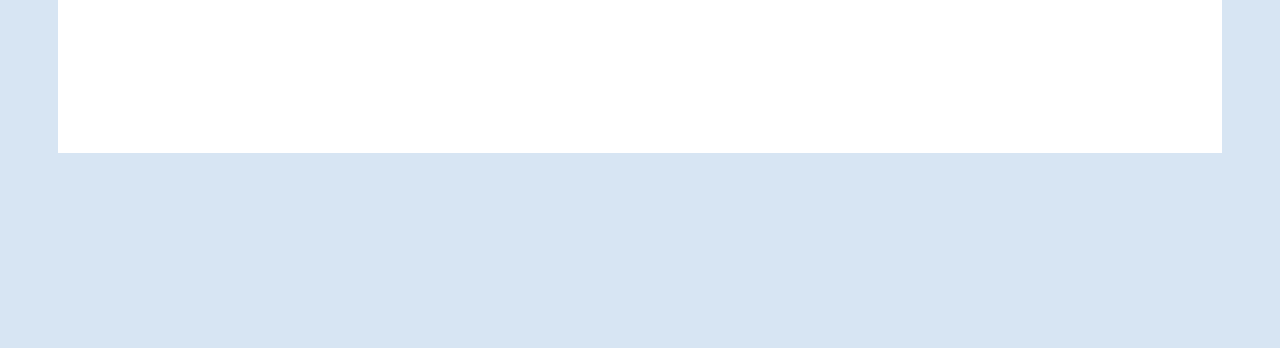
==== commit 9924b4ef: "Add form section" ====
--- a/index.html
+++ b/index.html
@@ -221,9 +221,8 @@
         
 
         <section class="form">
-            <div class="container flex m-4 p-4">
+            <div class="container flex p-4">
                 <div class="showcase-form card">
-                    <h2>Request a Demo</h2>
                     <form name="contact" method="POST" netlify-honeypot="bot-field" data-netlify="true">
                         <input type="hidden" name="form-name" value="name_of_my_form" />
                         <p class="hidden">
@@ -242,8 +241,9 @@
                         </div>
                         <input type="submit" value="Send" class="btn btn-primary">
                     </form>
-                </div>
-            </div>
+                </div>  
+            </div>
+            <div class="container bg-light "></div>
         </section>
 
 
--- a/css/style.css
+++ b/css/style.css
@@ -453,7 +453,7 @@
   .stats .stat-card h1 {
     transition: --num 1.5s;
     counter-set: num var(--num);
-    font: 800 40px system-ui;
+    font: 800 64px system-ui;
     
   }
 
@@ -480,3 +480,35 @@
 /* Form */
 
 
+.hidden {
+    visibility: hidden;
+}
+
+.form .container {
+    max-width: 100%;
+}
+
+.form > .container.flex {
+    background-color: var(--primary-color);
+    height: 200px;
+    overflow: visible;
+}
+
+
+.form .container .card.showcase-form {
+    box-shadow: none;
+    width: 800px;
+    height: 600px;
+    margin-bottom: -400px;
+    flex-shrink: 1;
+    flex-grow: 1;
+    flex-basis: 1;
+}
+
+.form .bg-light {
+    max-height: 1000px;
+    min-height: 600px;
+}
+
+
+
--- a/css/utilities.css
+++ b/css/utilities.css
@@ -181,7 +181,6 @@
 }
 
 
-
 .grid {
     display: grid;
     grid-template-columns: repeat(2, 1fr);
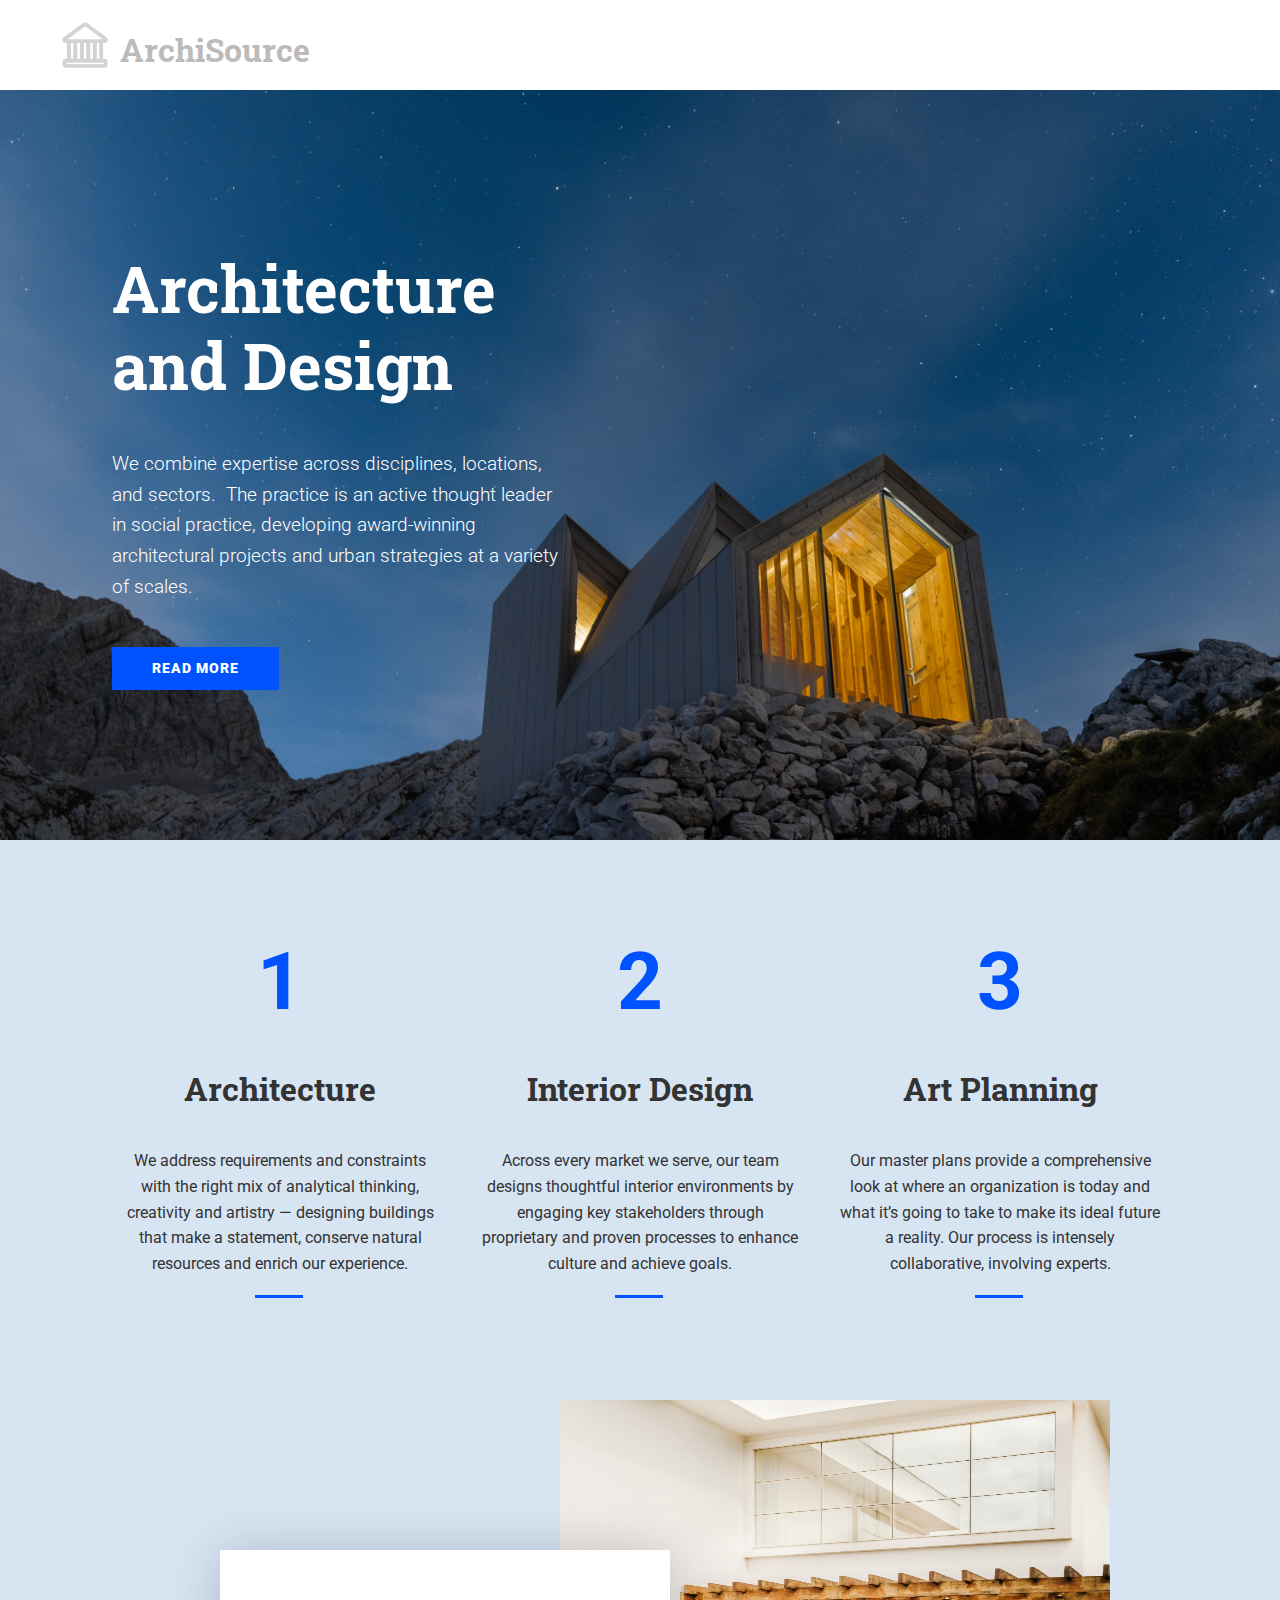
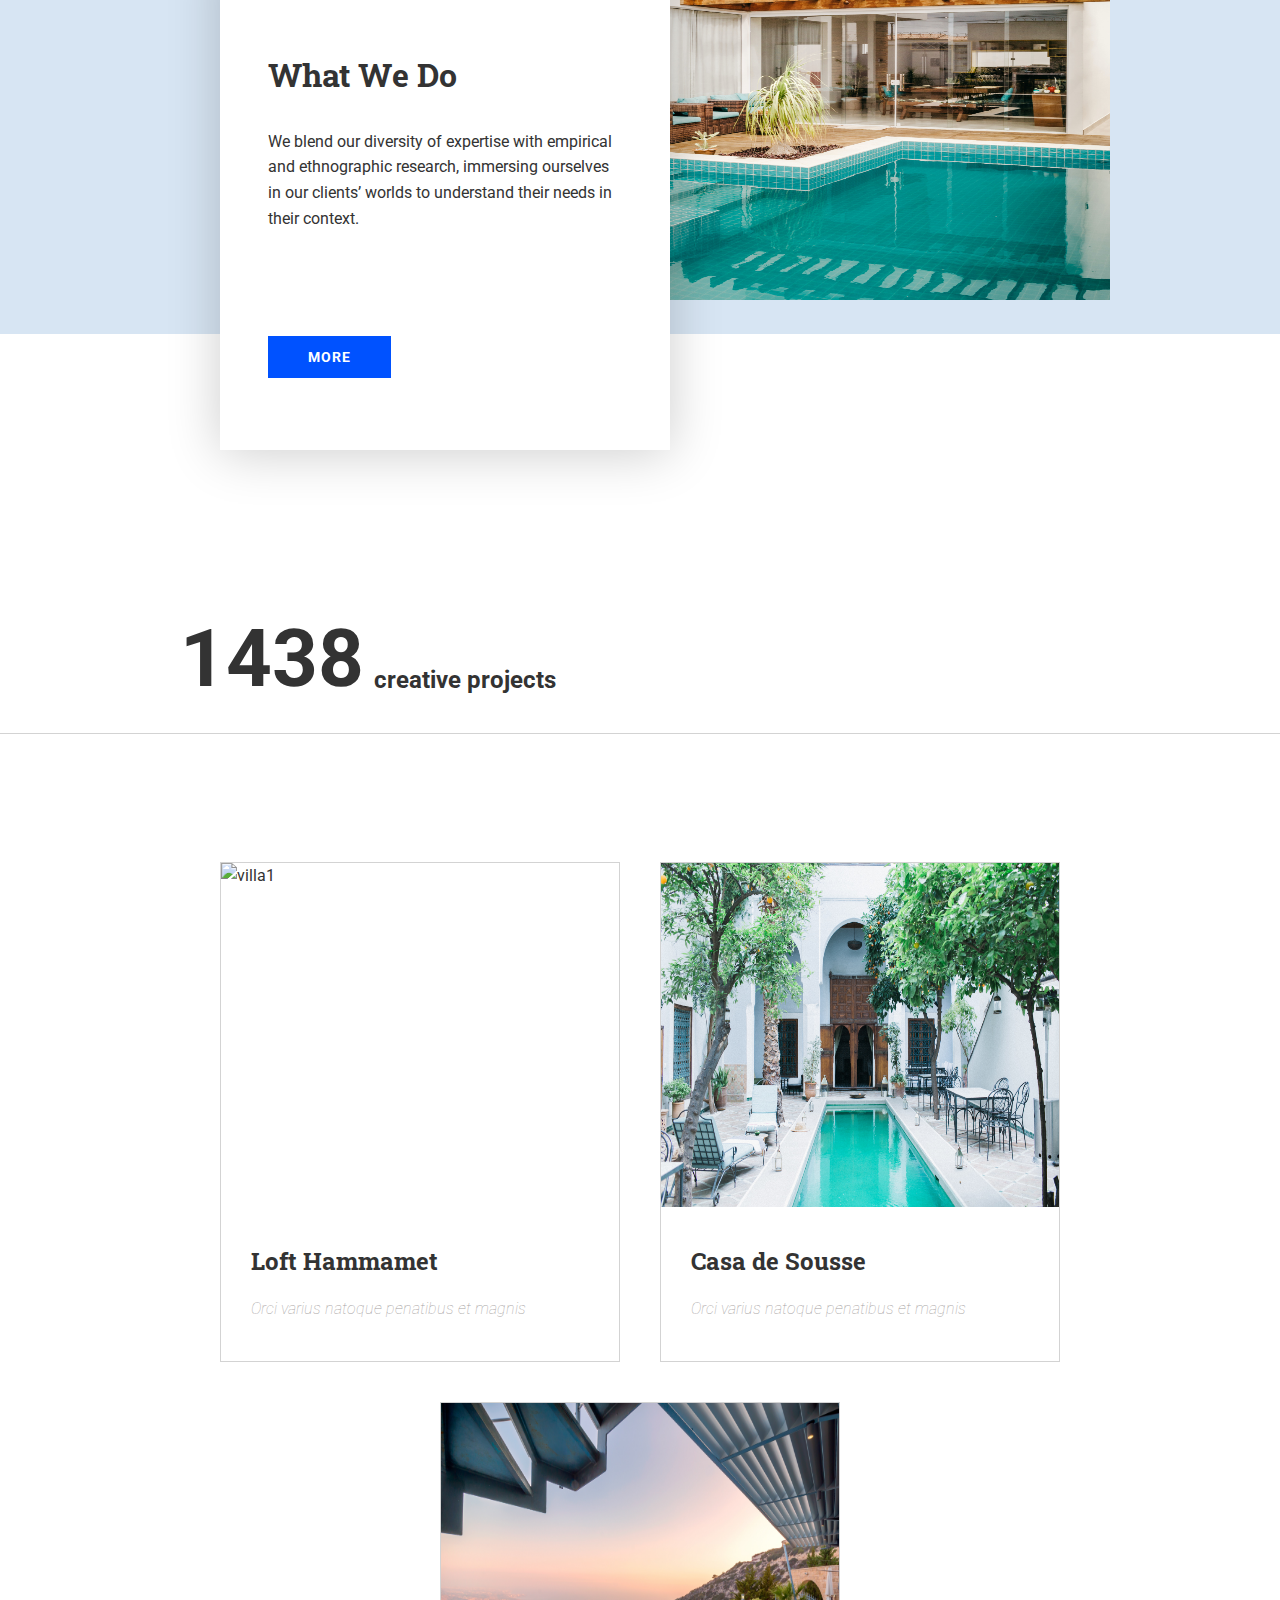
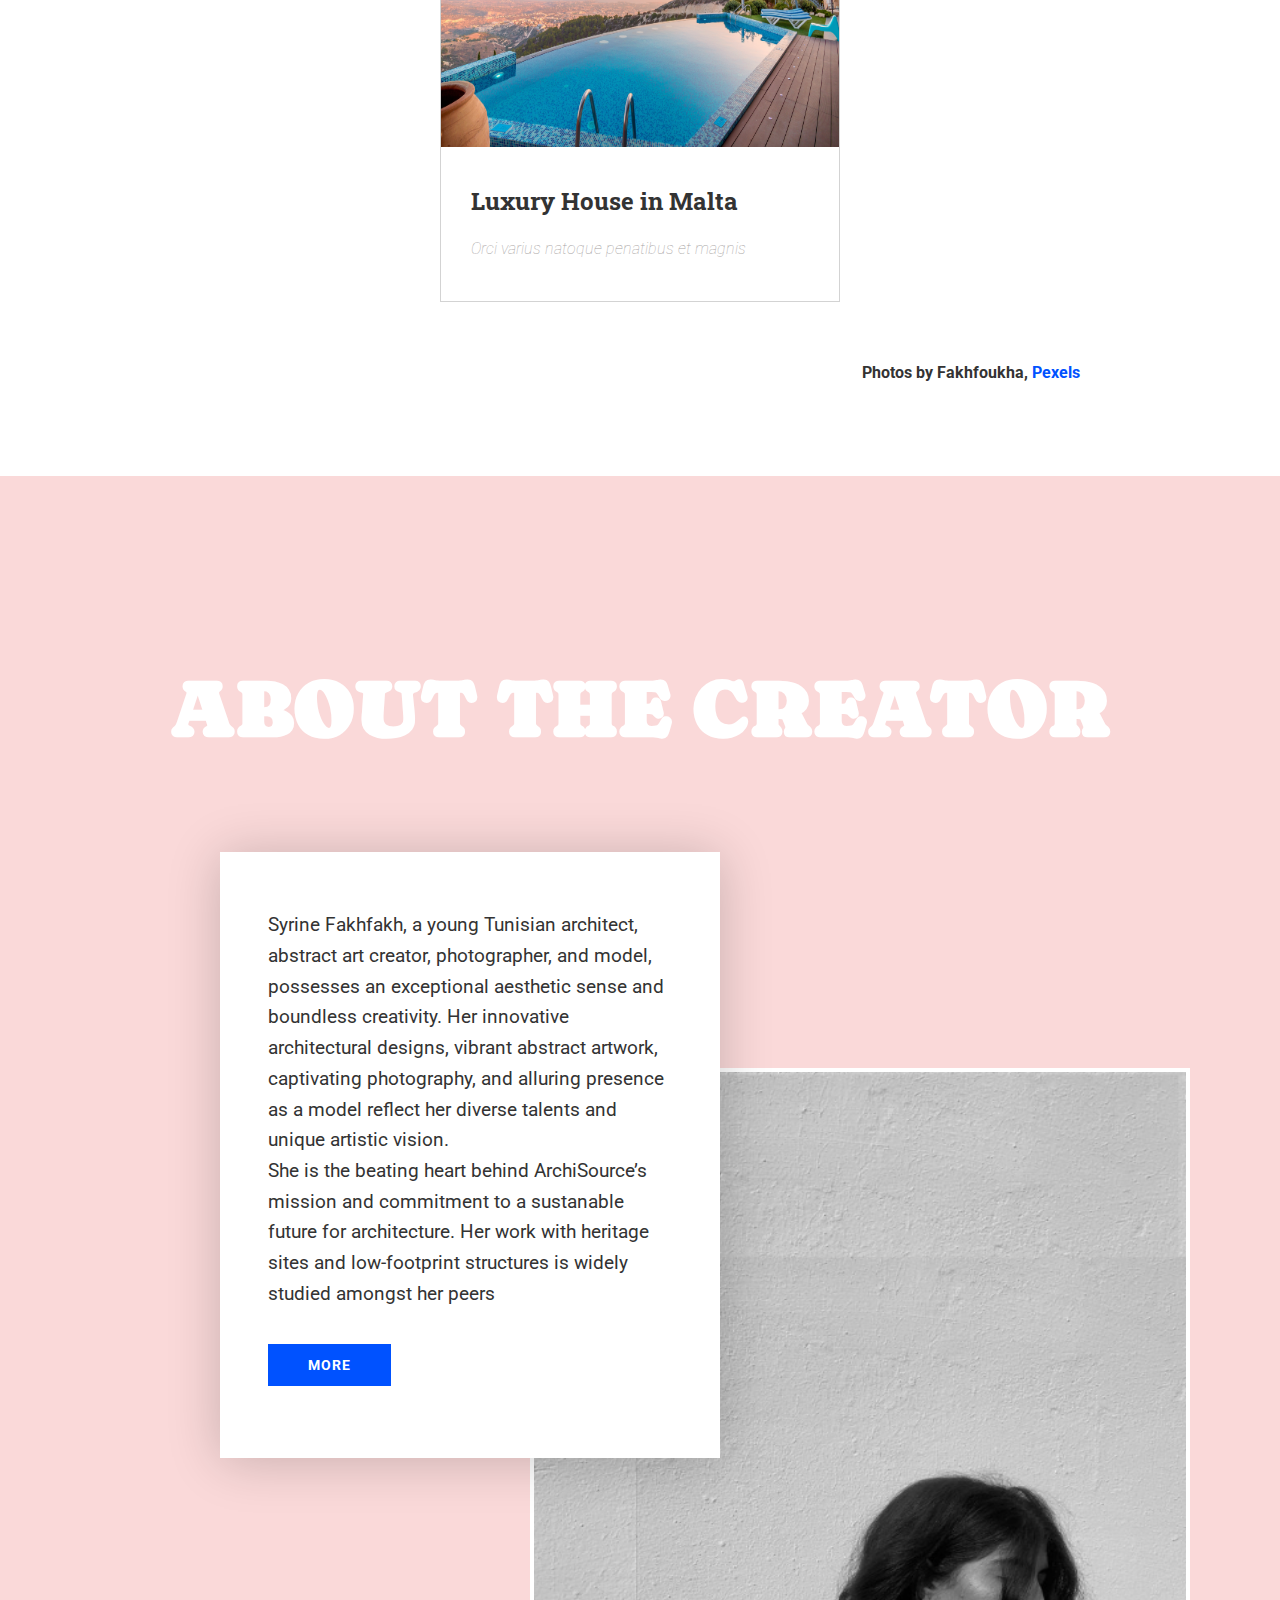
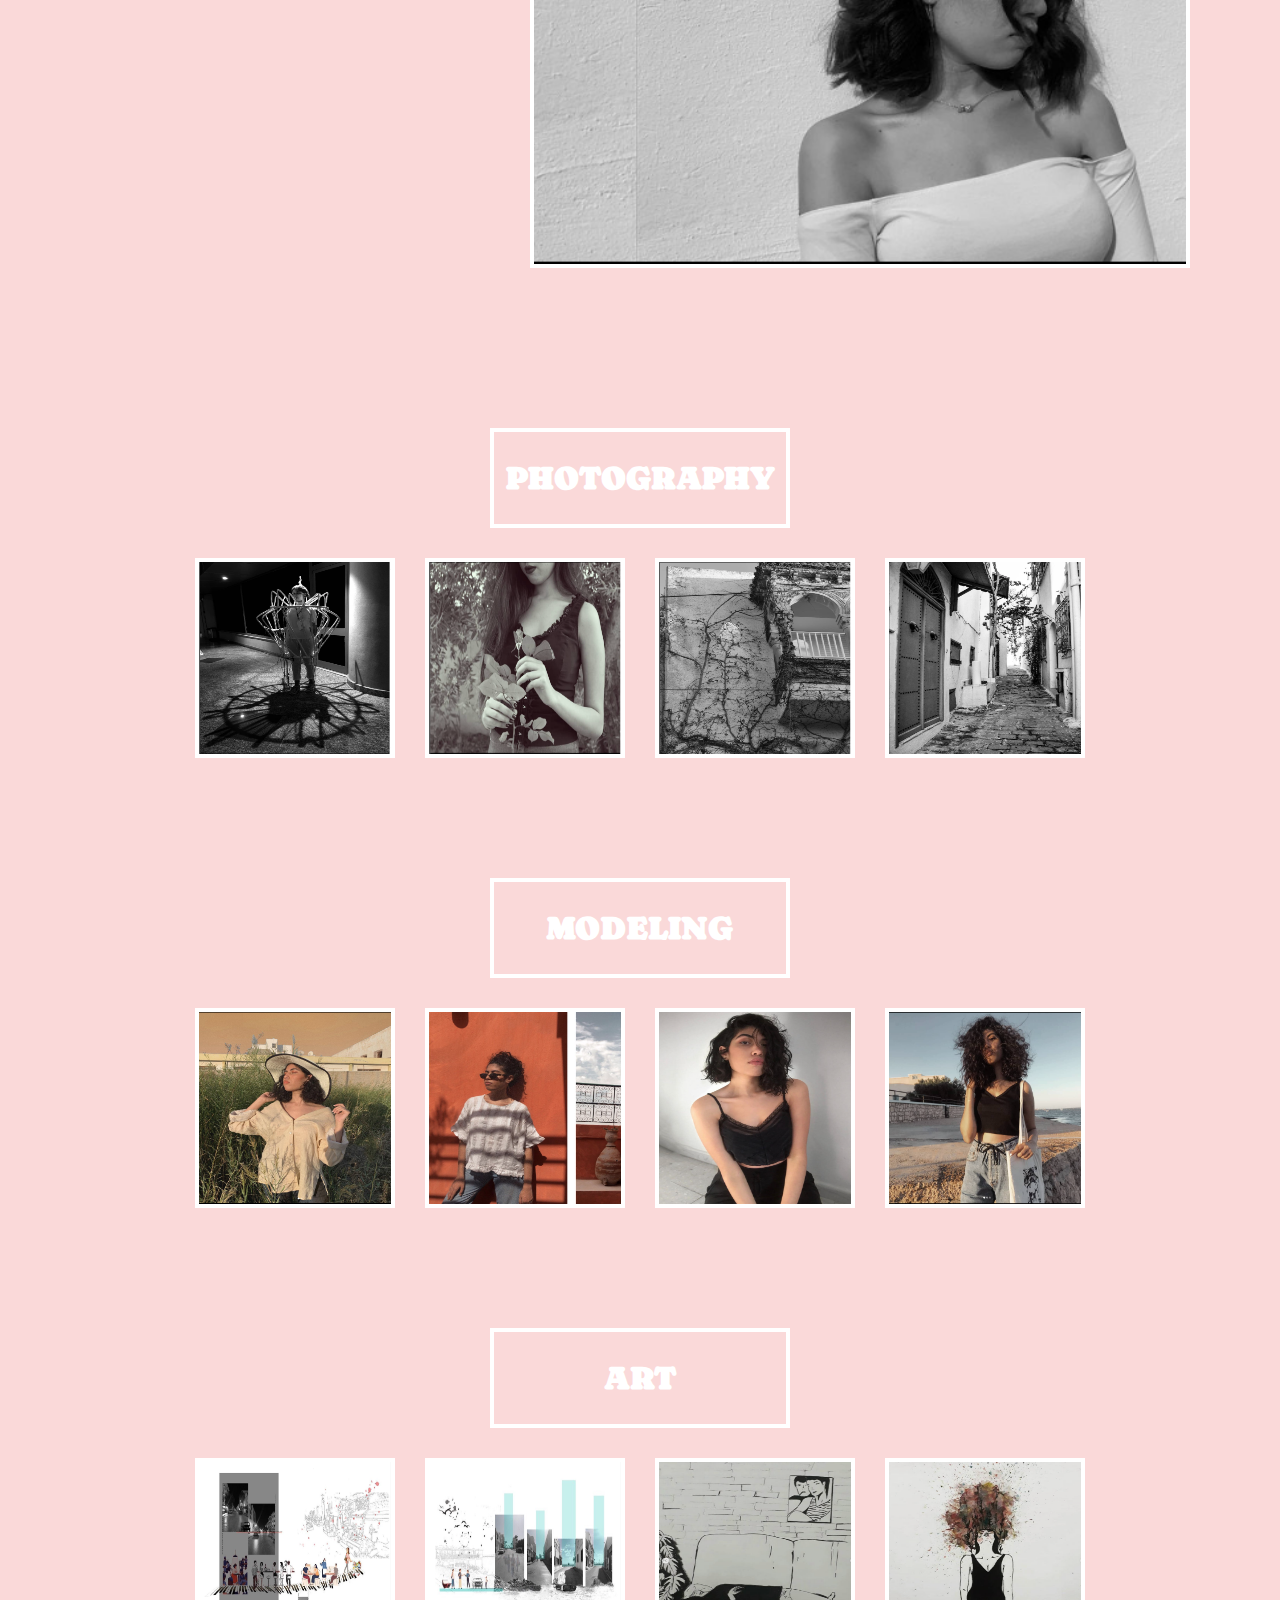
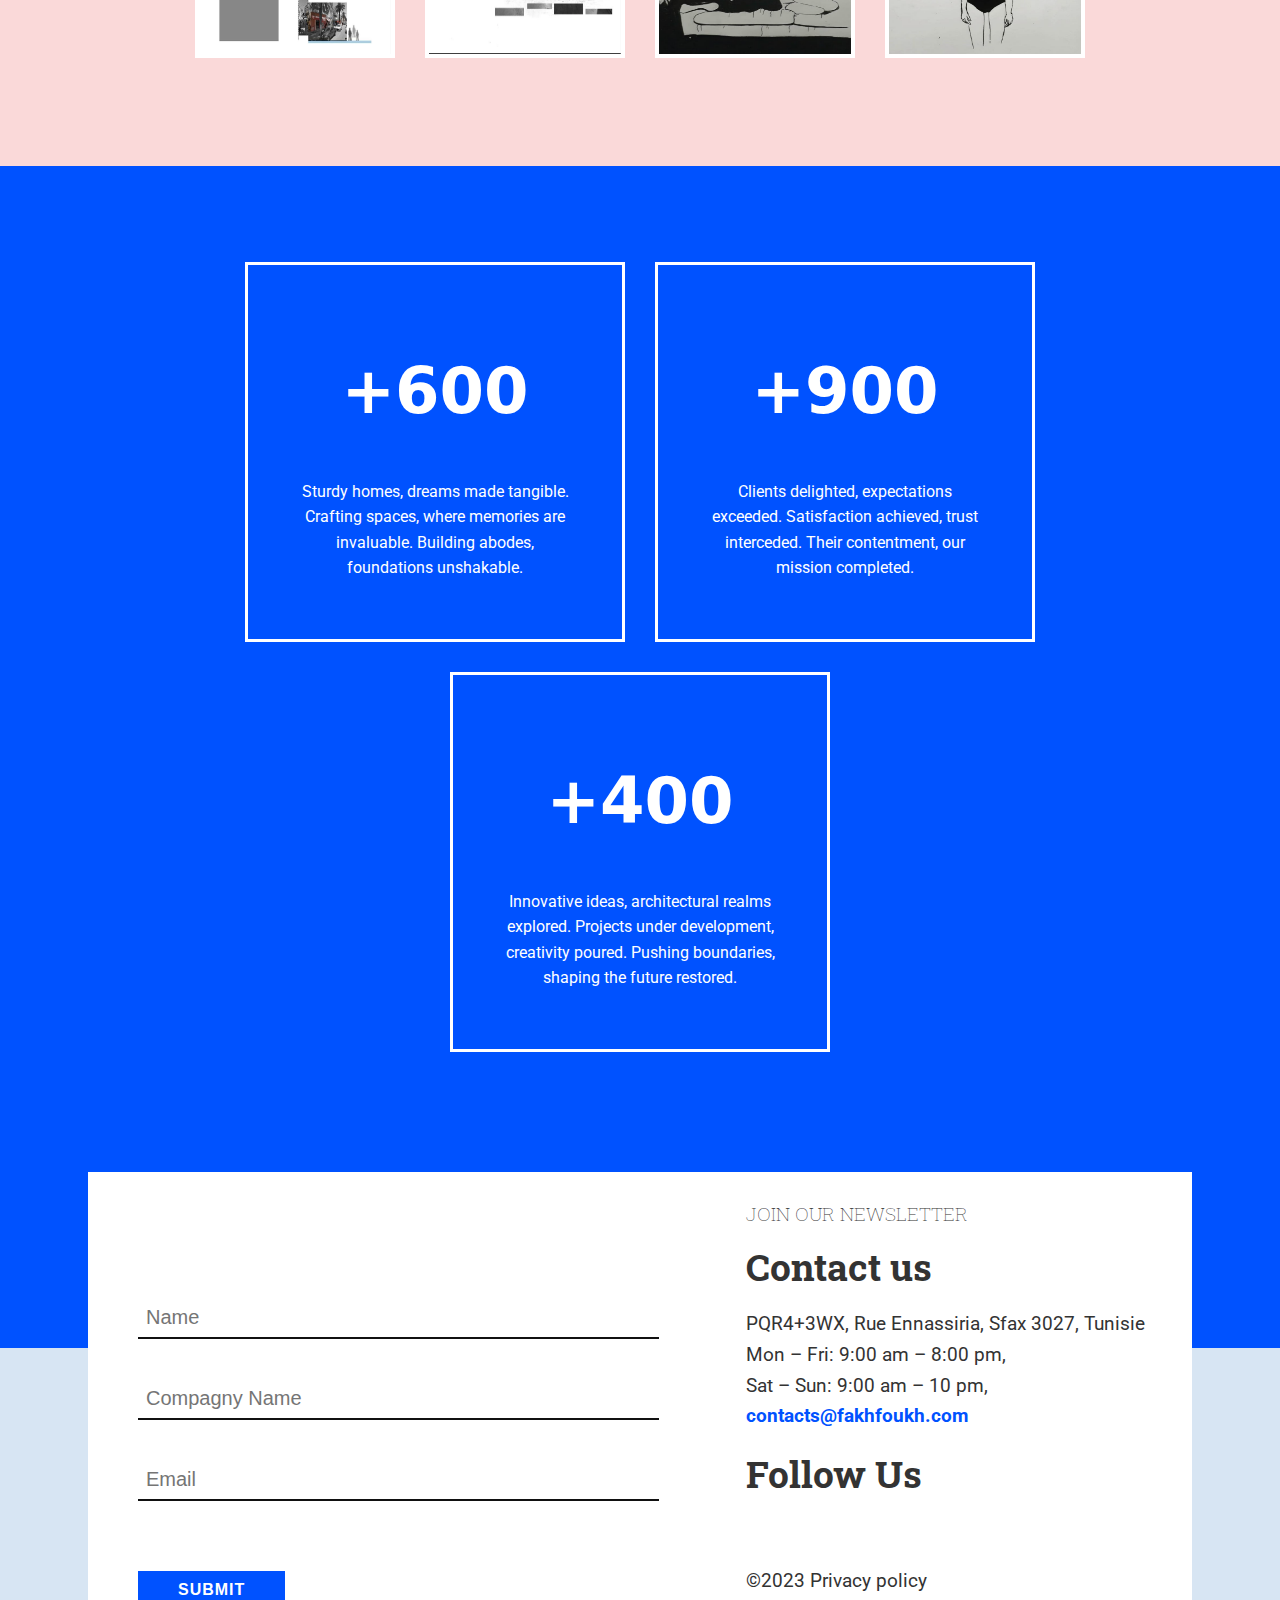
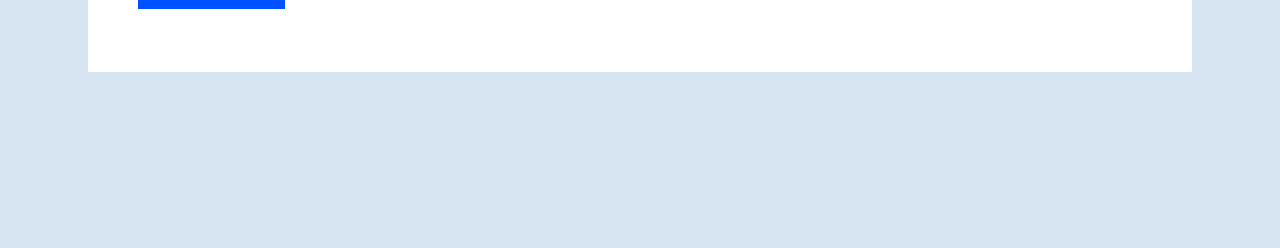
==== commit 84828905: "Add form and contact section" ====
--- a/index.html
+++ b/index.html
@@ -221,26 +221,46 @@
         
 
         <section class="form">
-            <div class="container flex p-4">
-                <div class="showcase-form card">
-                    <form name="contact" method="POST" netlify-honeypot="bot-field" data-netlify="true">
-                        <input type="hidden" name="form-name" value="name_of_my_form" />
-                        <p class="hidden">
-                            <label>
-                                Don’t fill this out if you’re human: <input name="bot-field" />
-                            </label>
-                        </p>
-                        <div class="form-control">
-                            <input type="text" name="name" placeholder="Name" required>
-                        </div>
-                        <div class="form-control">
-                            <input type="text" name="company" placeholder="Compagny Name" required>
-                        </div>
-                        <div class="form-control">
-                            <input type="text" name="email" placeholder="Email" required>
-                        </div>
-                        <input type="submit" value="Send" class="btn btn-primary">
-                    </form>
+            <div class="container flex py-4">
+                <div class="form-container flex">
+                    <div class="showcase-form card flex m-4">
+                        <form name="contact" method="POST" netlify-honeypot="bot-field" data-netlify="true">
+                            <input type="hidden" name="form-name" value="name_of_my_form" />
+                            <p class="hidden">
+                                <label>
+                                    Don’t fill this out if you’re human: <input name="bot-field" />
+                                </label>
+                            </p>
+                            <div class="form-control">
+                                <input type="text" name="name" placeholder="Name" required>
+                            </div>
+                            <div class="form-control">
+                                <input type="text" name="company" placeholder="Compagny Name" required>
+                            </div>
+                            <div class="form-control">
+                                <input type="text" name="email" placeholder="Email" required>
+                            </div>
+                            <input type="submit" value="Submit" class="btn btn-primary">
+                        </form>
+                        <div class="contacts flex">
+                            <h3 class="md lgtr">join our newsletter</h3>
+                            <h1 class="bldr">Contact us</h1>
+                            <p class="md">PQR4+3WX, Rue Ennassiria, Sfax 3027, Tunisie<br>
+                                <span>Mon – Fri: 9:00 am – 8:00 pm,<br>
+                                Sat – Sun: 9:00 am – 10 pm,<br>
+                                <a href="#" class="bldr text-primary">contacts@fakhfoukh.com</a></span>
+                            </p>
+                                
+                            <h1 class="bldr">Follow Us</h1>
+                             <div class="social flex">
+                                    <i class="fab fa-facebook fa-2x"></i>
+                                    <i class="fab fa-instagram fa-2x"></i>
+                                    <i class="fab fa-twitter fa-2x"></i>
+                                    <i class="fab fa-youtube fa-2x"></i>
+                            </div>
+                            <p class="copyright md">&copy;2023 Privacy policy</p>
+                        </div>
+                    </div>
                 </div>  
             </div>
             <div class="container bg-light "></div>
--- a/css/style.css
+++ b/css/style.css
@@ -1,4 +1,4 @@
-@import url('https://fonts.googleapis.com/css2?family=Roboto+Slab:wght@300&family=Roboto:wght@400&display=swap');
+@import url('https://fonts.googleapis.com/css2?family=Roboto+Slab:wght@400&family=Roboto:wght@400&display=swap');
 @import url('https://fonts.googleapis.com/css2?family=Caprasimo&display=swap');
 @import url('https://fonts.googleapis.com/css2?family=Archivo+Black&display=swap');
 /* Colors */
@@ -60,7 +60,7 @@
 .navbar .logo-text {
     font-size: 32px;
     font-weight: bolder;
-    color: #d3d3d3;
+    color: #bdbaba;
     margin: 10px 0 0 0;
 }
 
@@ -484,31 +484,102 @@
     visibility: hidden;
 }
 
-.form .container {
-    max-width: 100%;
-}
-
-.form > .container.flex {
+.form {
+    background-color: #0052ff;
+}
+
+
+.form > .container.flex.py-4 {
     background-color: var(--primary-color);
     height: 200px;
     overflow: visible;
+    max-width: 100%;
+    margin: 0;
 }
 
 
 .form .container .card.showcase-form {
     box-shadow: none;
-    width: 800px;
-    height: 600px;
-    margin-bottom: -400px;
-    flex-shrink: 1;
+    min-width: 380px;
+    max-height: 100%;
+    margin-bottom: -300px;
+    max-width: 100%;
     flex-grow: 1;
-    flex-basis: 1;
 }
 
 .form .bg-light {
     max-height: 1000px;
-    min-height: 600px;
-}
-
-
-
+    min-height: 500px;
+    max-width: 100%;
+}
+
+.form .contacts {
+    flex-direction: column;
+    justify-content: flex-start;
+    align-items: flex-start;
+    flex-basis: 40%;
+}
+
+.form .contacts p span {
+    white-space: nowrap;
+}
+
+.form .contacts h3 {
+    text-transform: uppercase;
+}
+
+.form .contacts h1 {
+    font-size: 2.3rem;
+    
+}
+
+.form .container.flex .form-container.flex {
+    max-width: 1400px;
+    margin: 0 auto;
+    overflow: visible;
+    padding: 0 40px;
+    max-height: 500px;
+    height: 500px;
+    flex-grow: 1;
+}
+
+.form .form-container.flex .contacts .social > i {
+    color: var(--primary-color);
+}
+
+.form .form-container.flex .contacts .social {
+    flex-wrap: nowrap;
+    flex-basis: 50px;
+    gap: 20px;
+    justify-content: flex-start;
+}
+
+.form .showcase-form form {
+    flex-basis: 60%;
+    padding: 30px;
+    height: 100%;
+}
+
+
+
+
+.form .form-container .showcase-form .form-control {
+    margin: 40px 0;
+}
+
+.form .form-container .showcase-form input[type='text'], 
+.form .form-container .showcase-form input[type='email'] {
+    border: 0;
+    border-bottom: 2px solid #111111;
+    width: 90%;
+    padding: 8px;
+    font-size: 20px;
+}
+
+
+.form .form-container .showcase-form .btn {
+    margin: 30px 0;
+    font-size: 16px;
+}
+
+
--- a/css/utilities.css
+++ b/css/utilities.css
@@ -106,6 +106,10 @@
 
 /* Text sizes */
 
+.lgtr {
+    font-weight: lighter
+}
+
 .bld {
     font-weight: bold;
 }
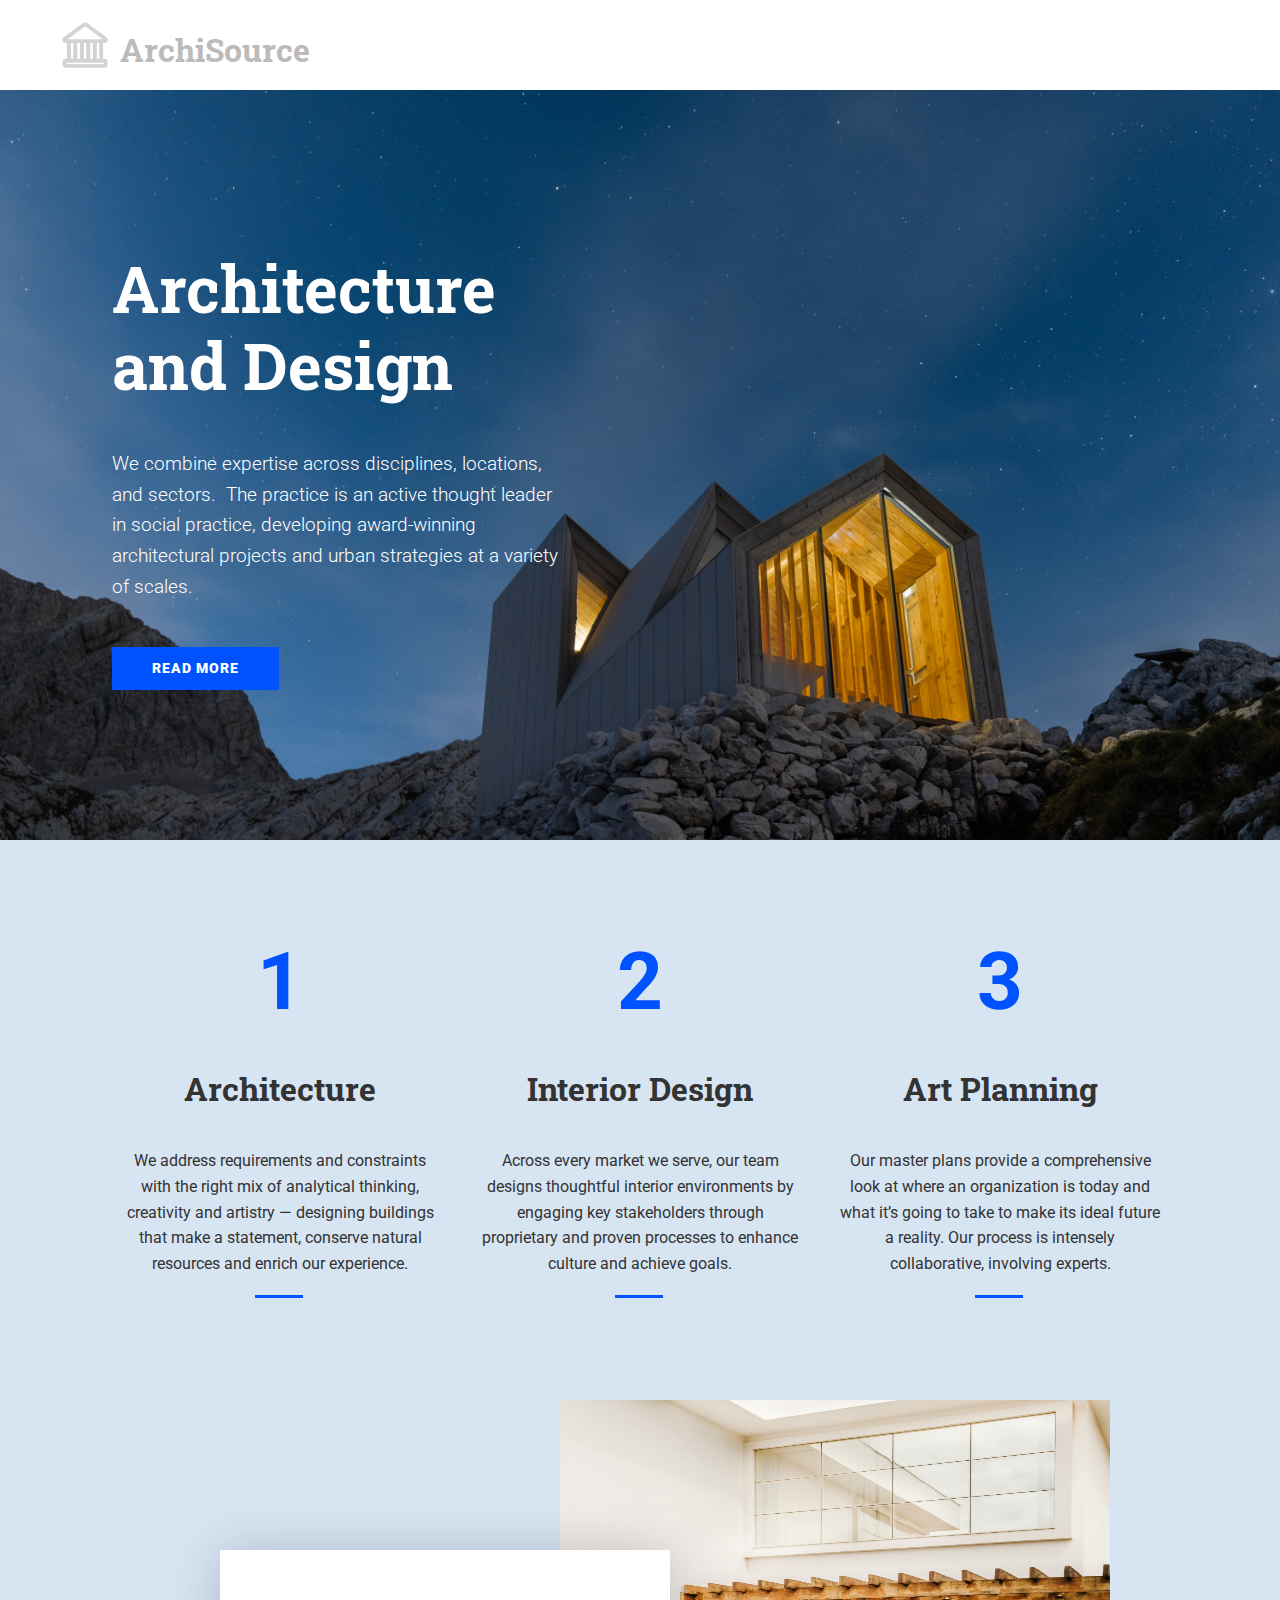
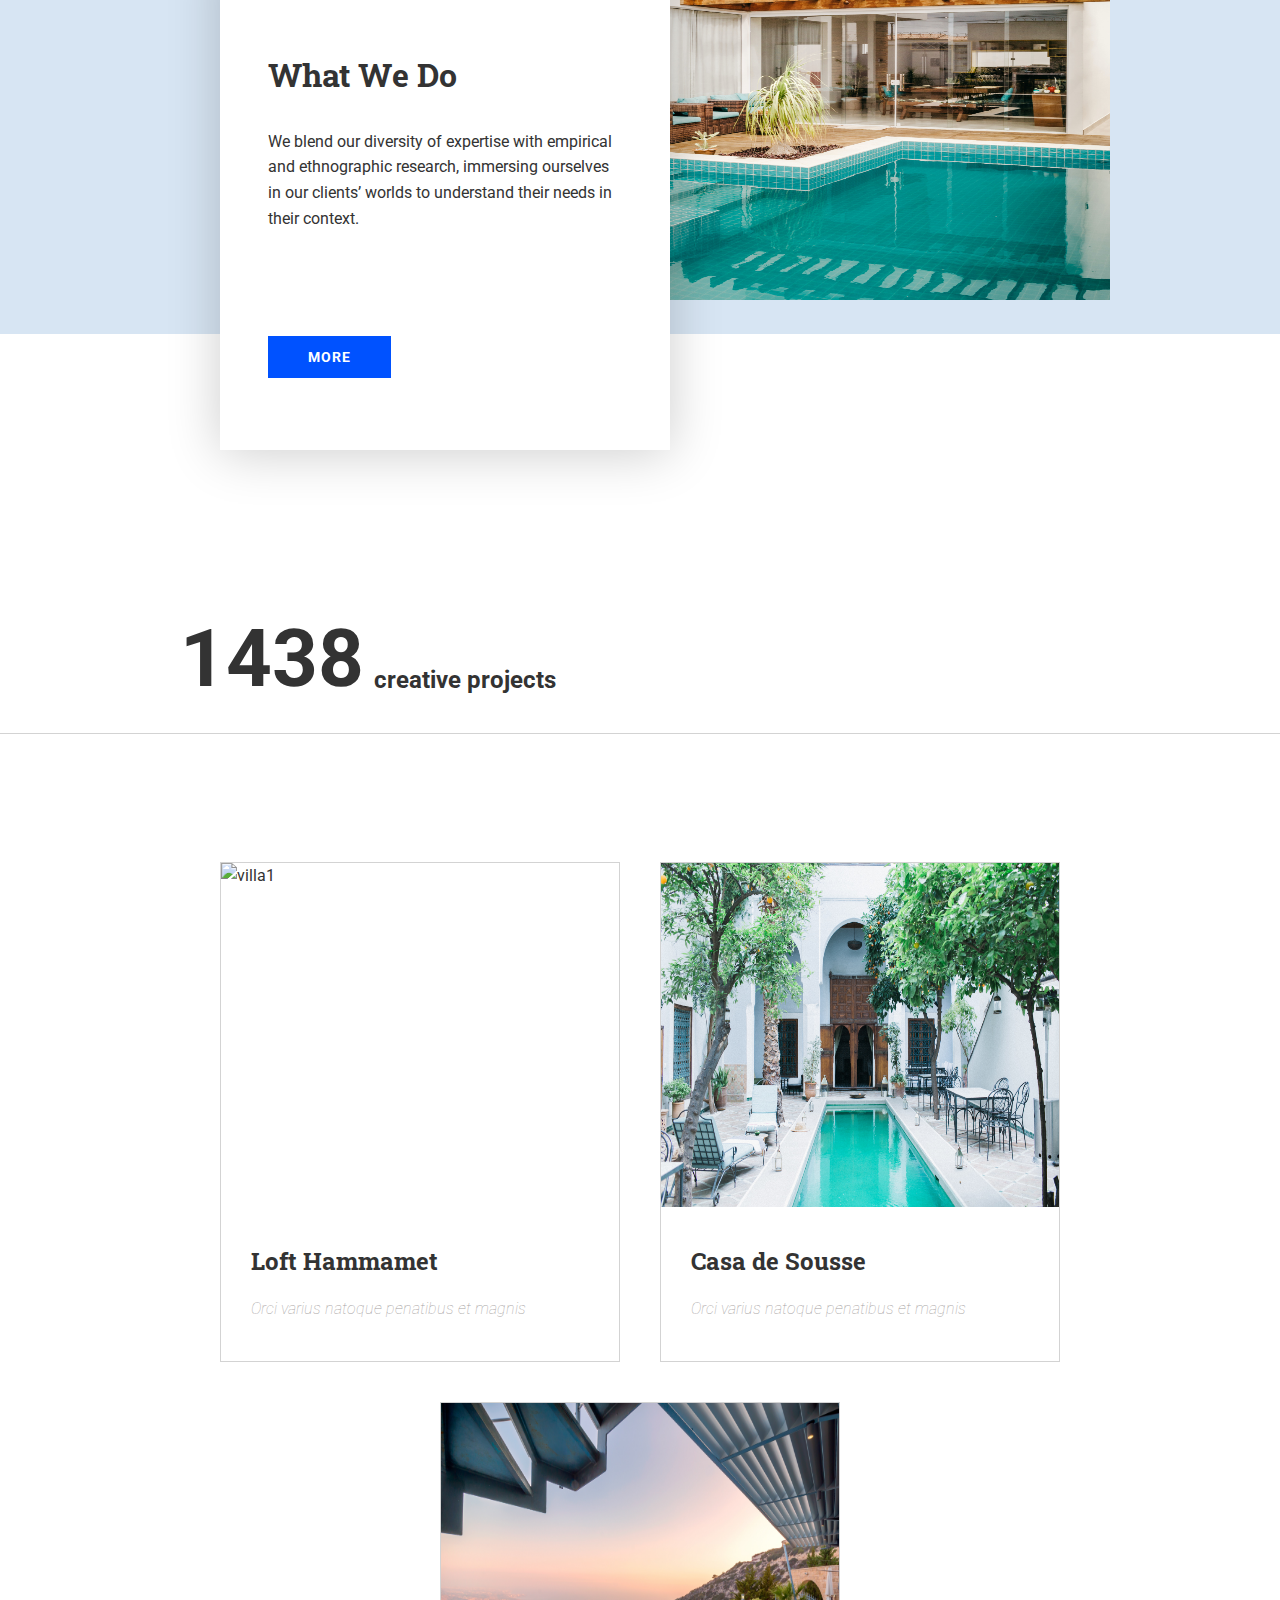
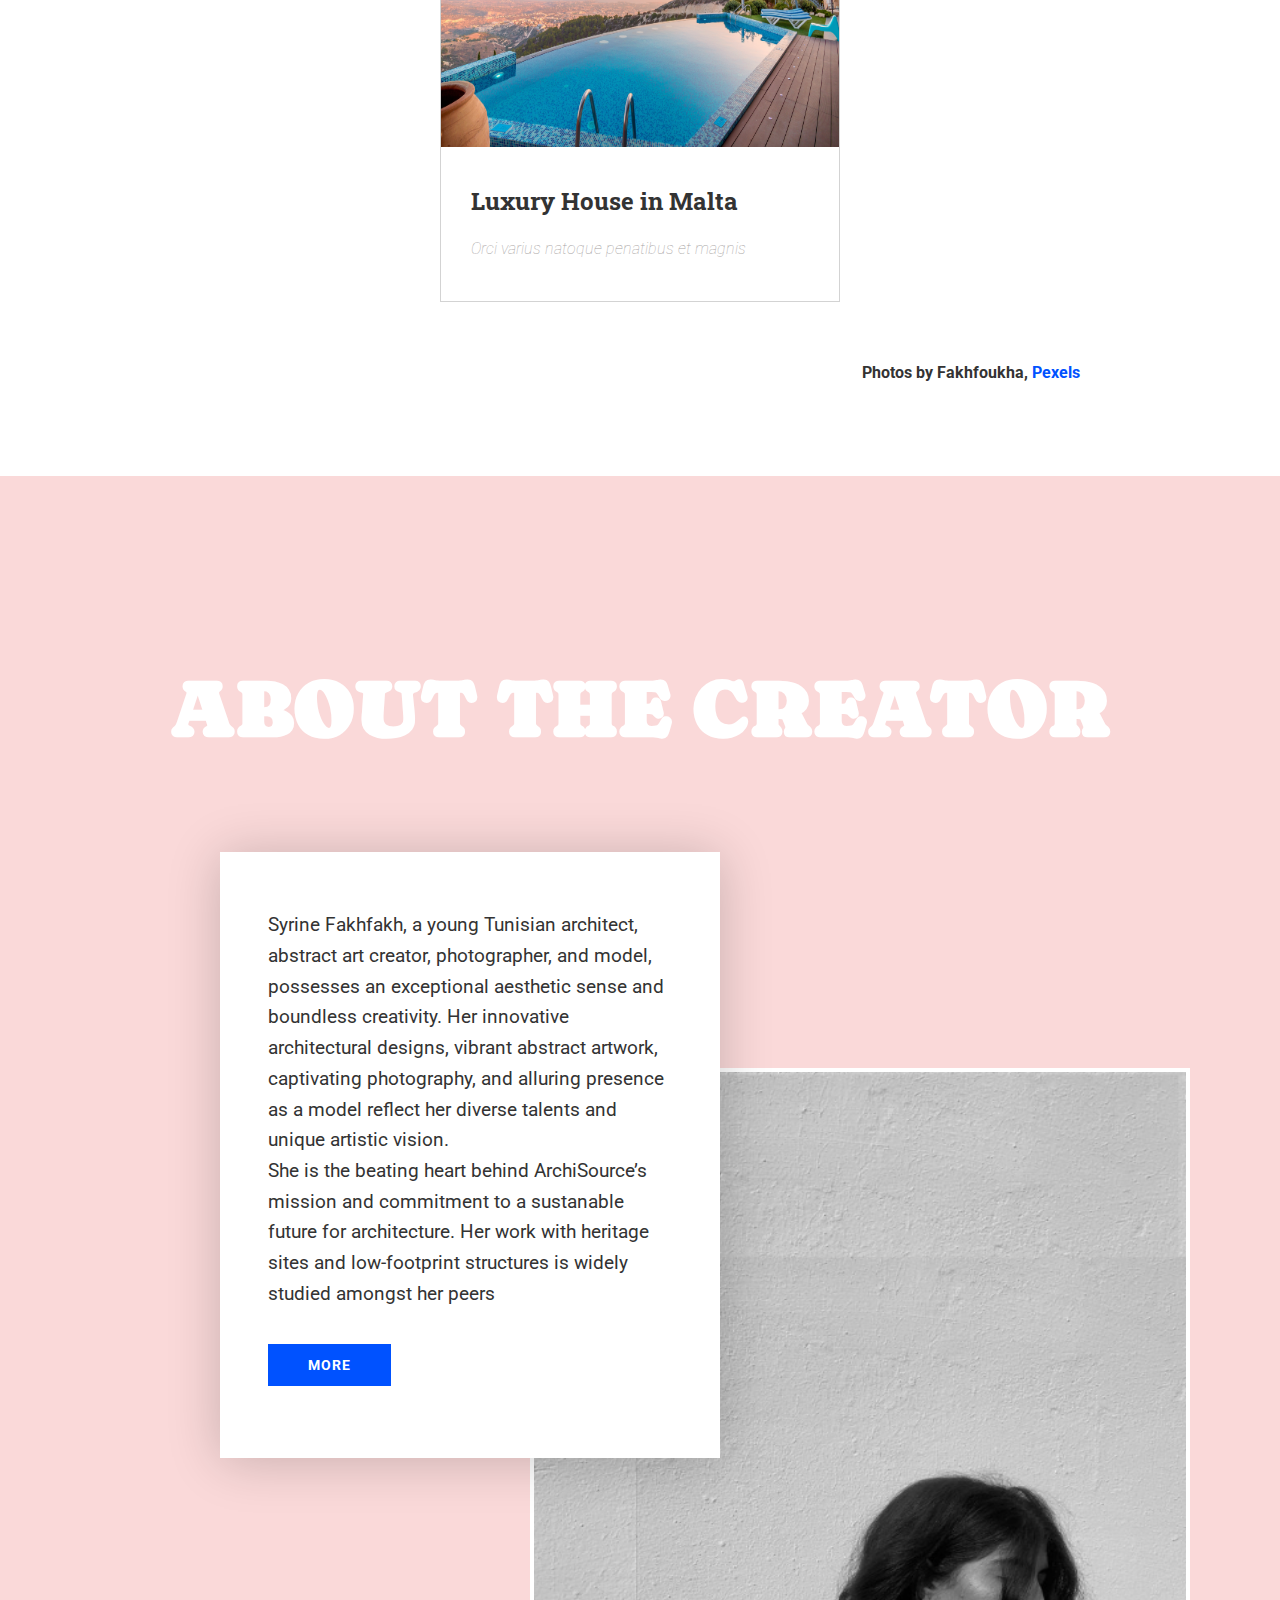
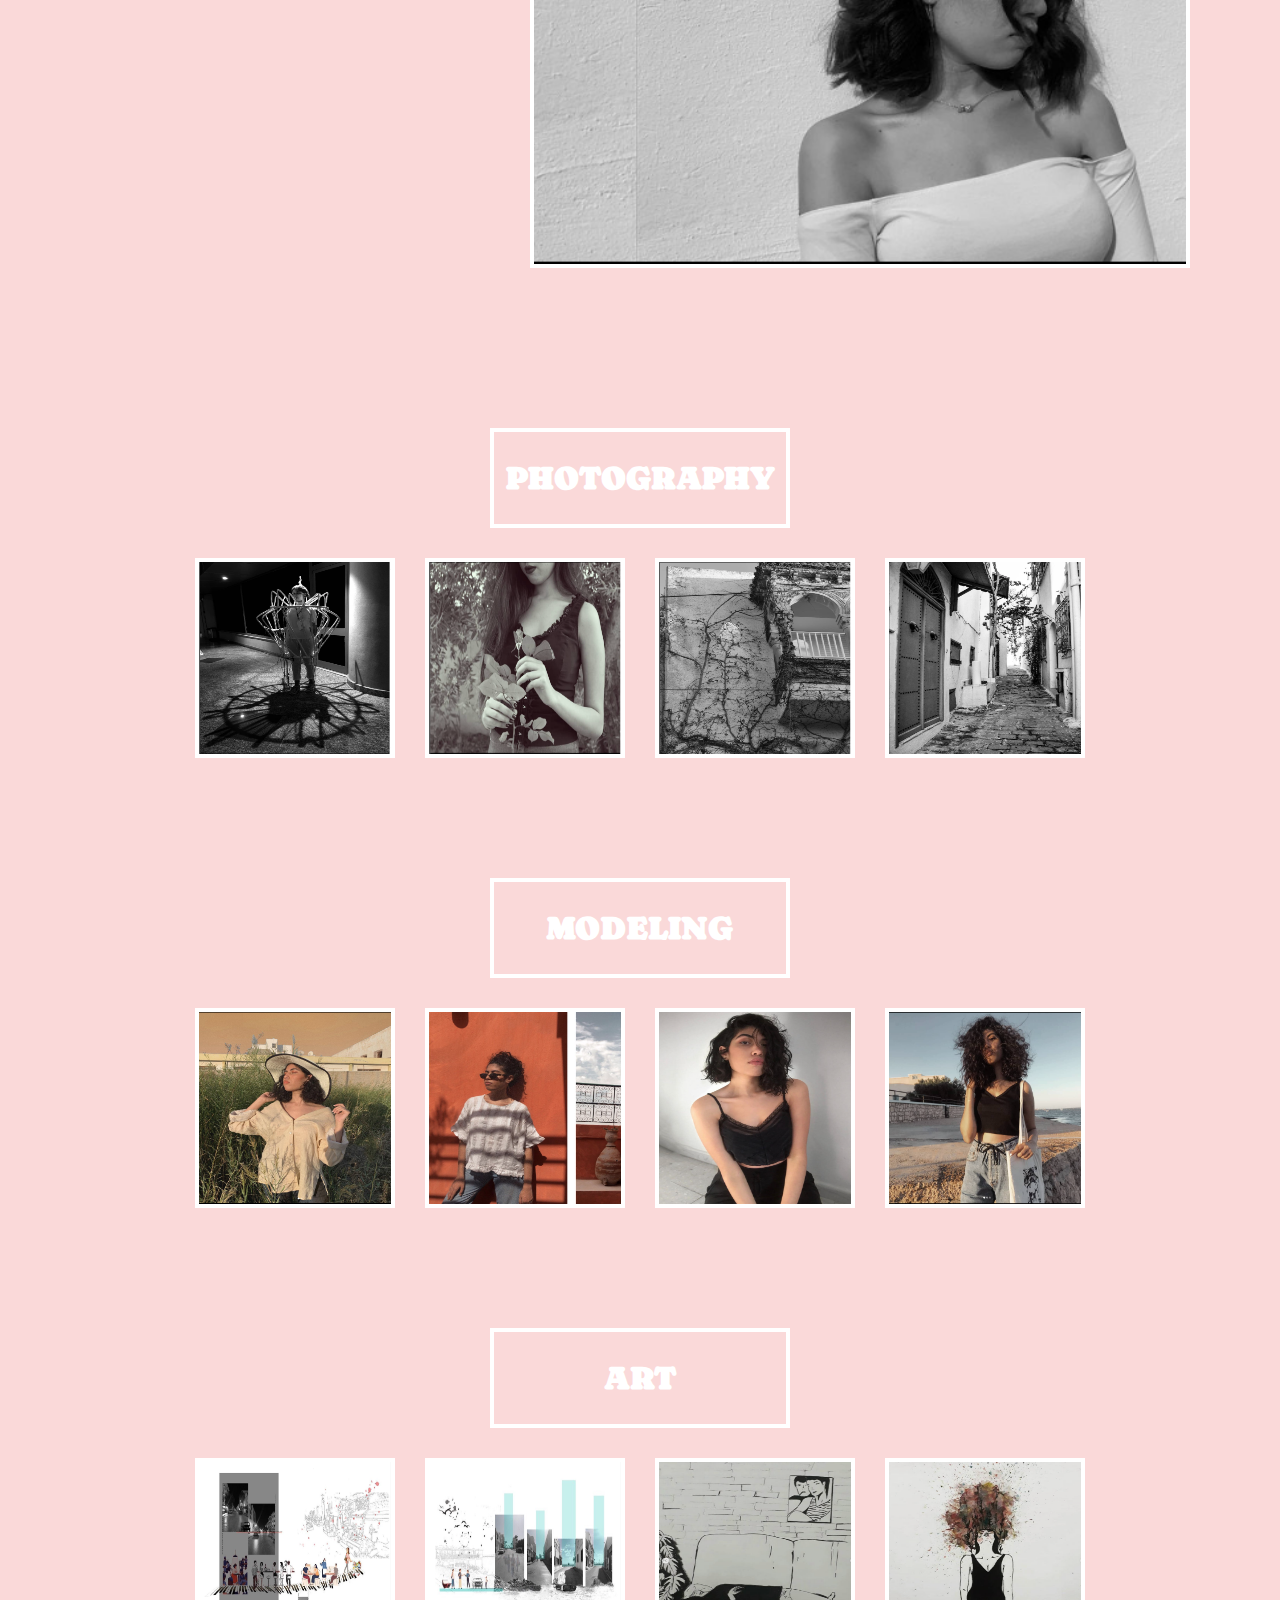
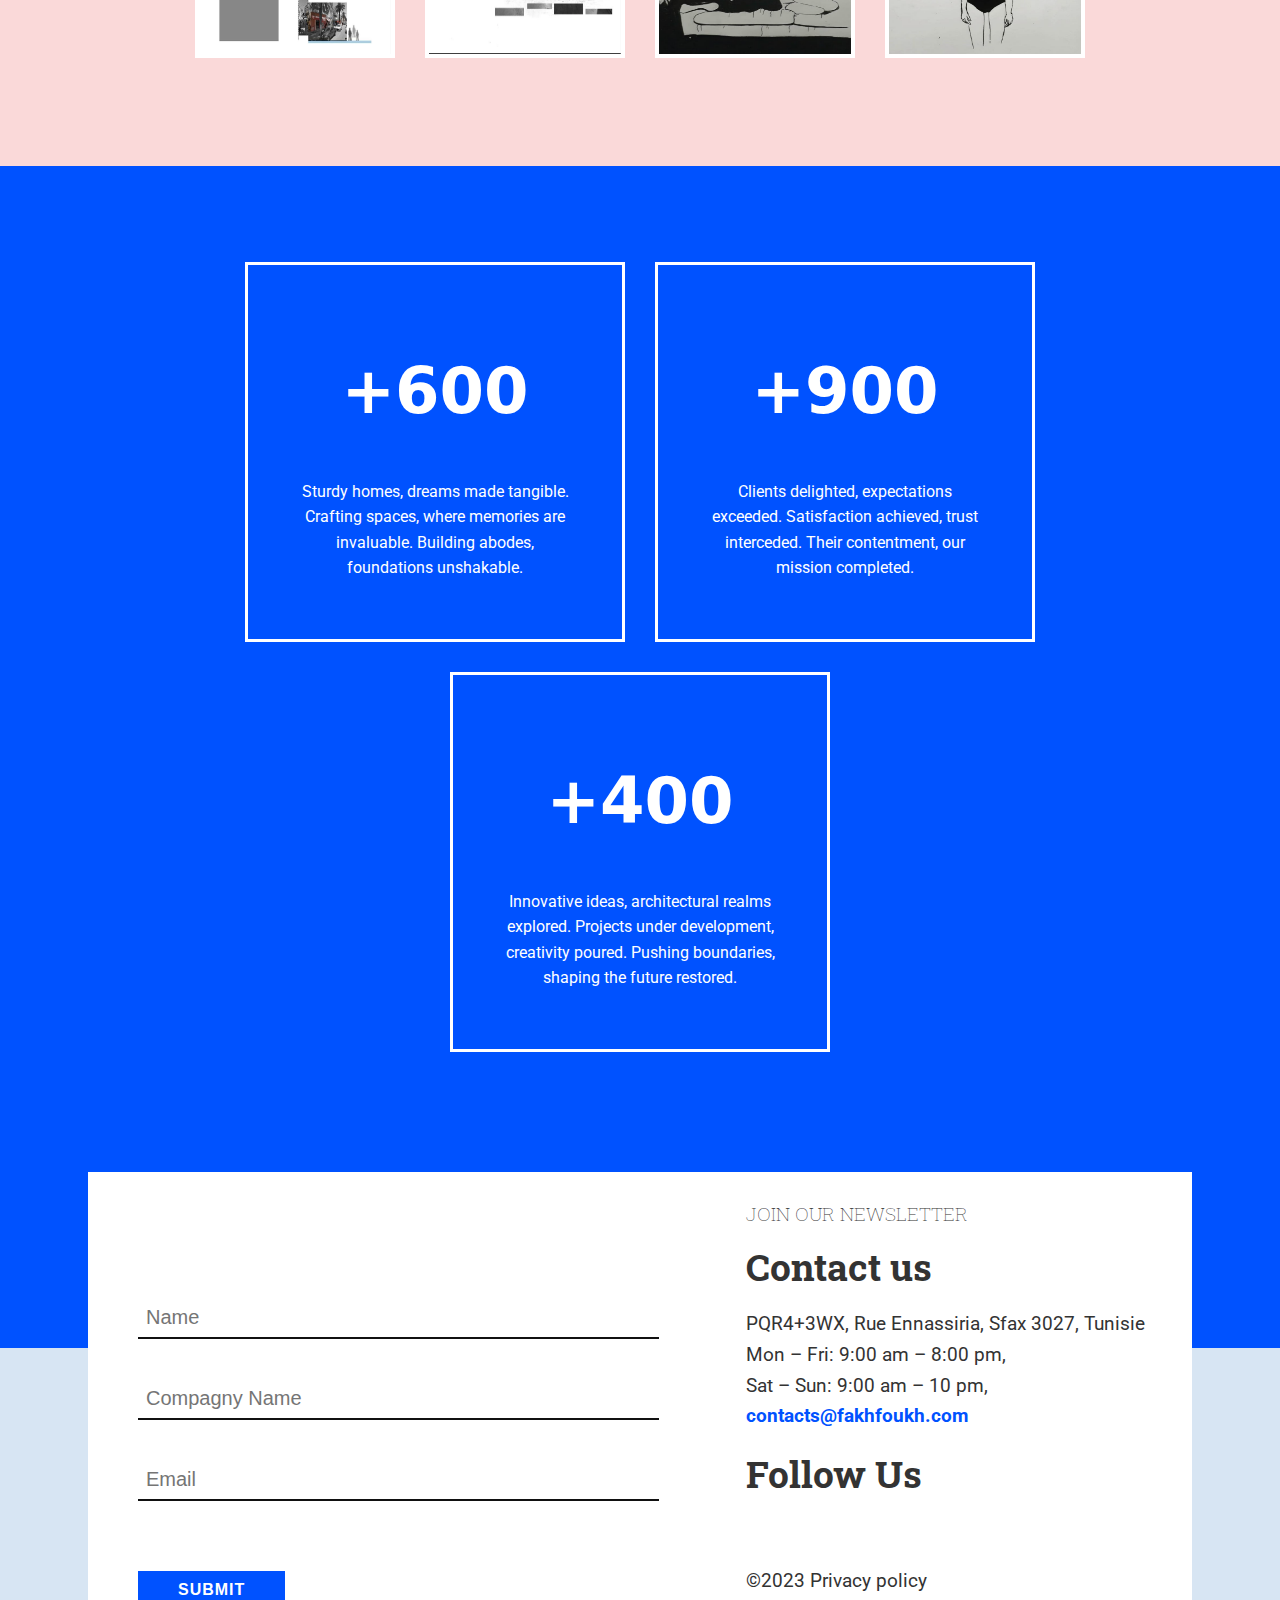
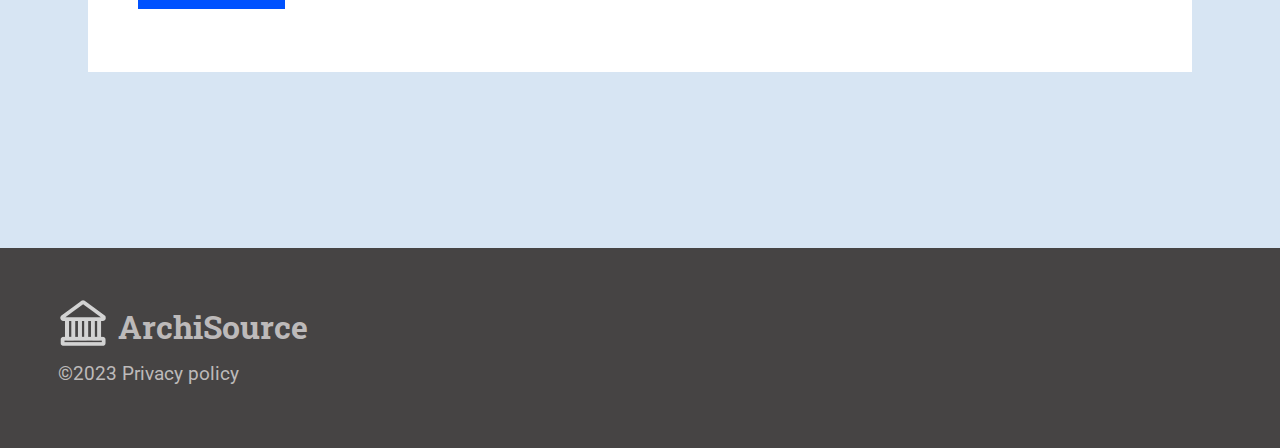
==== commit 2f026f7d: "Add footer section" ====
--- a/index.html
+++ b/index.html
@@ -219,6 +219,7 @@
         </section>
 
         
+        <!--Form & Contacts-->
 
         <section class="form">
             <div class="container flex py-4">
@@ -266,6 +267,19 @@
             <div class="container bg-light "></div>
         </section>
 
+        <!--Footer-->
+
+
+        <section class="footer">
+            <div class="container flex p-4">
+                <div class="logo flex">
+                    <img src="./images/logo.png" alt="logo">
+                    <h1 class="logo-text">ArchiSource</h1>
+                </div>
+                <p class="copyright md">&copy;2023 Privacy policy</p>
+            </div>
+        </section>
+
 
     </body>
 </html>
--- a/css/style.css
+++ b/css/style.css
@@ -57,7 +57,8 @@
 
 }
 
-.navbar .logo-text {
+.navbar .logo-text,
+.footer .logo-text {
     font-size: 32px;
     font-weight: bolder;
     color: #bdbaba;
@@ -69,7 +70,8 @@
     gap: 10px;
 }
 
-.navbar img {
+.navbar img,
+.footer img {
     width: 50px;
     height: 50px;
 }
@@ -582,4 +584,20 @@
     font-size: 16px;
 }
 
-
+/* Footer */
+
+.footer {
+    height: 200px;
+    background-color: #464444;
+}
+
+.footer .container.flex.p-4 {
+    flex-direction: column;
+    align-items: flex-start;
+}
+
+.footer .container .copyright {
+    color: #bdbaba;
+    padding: 0 10px;
+}
+
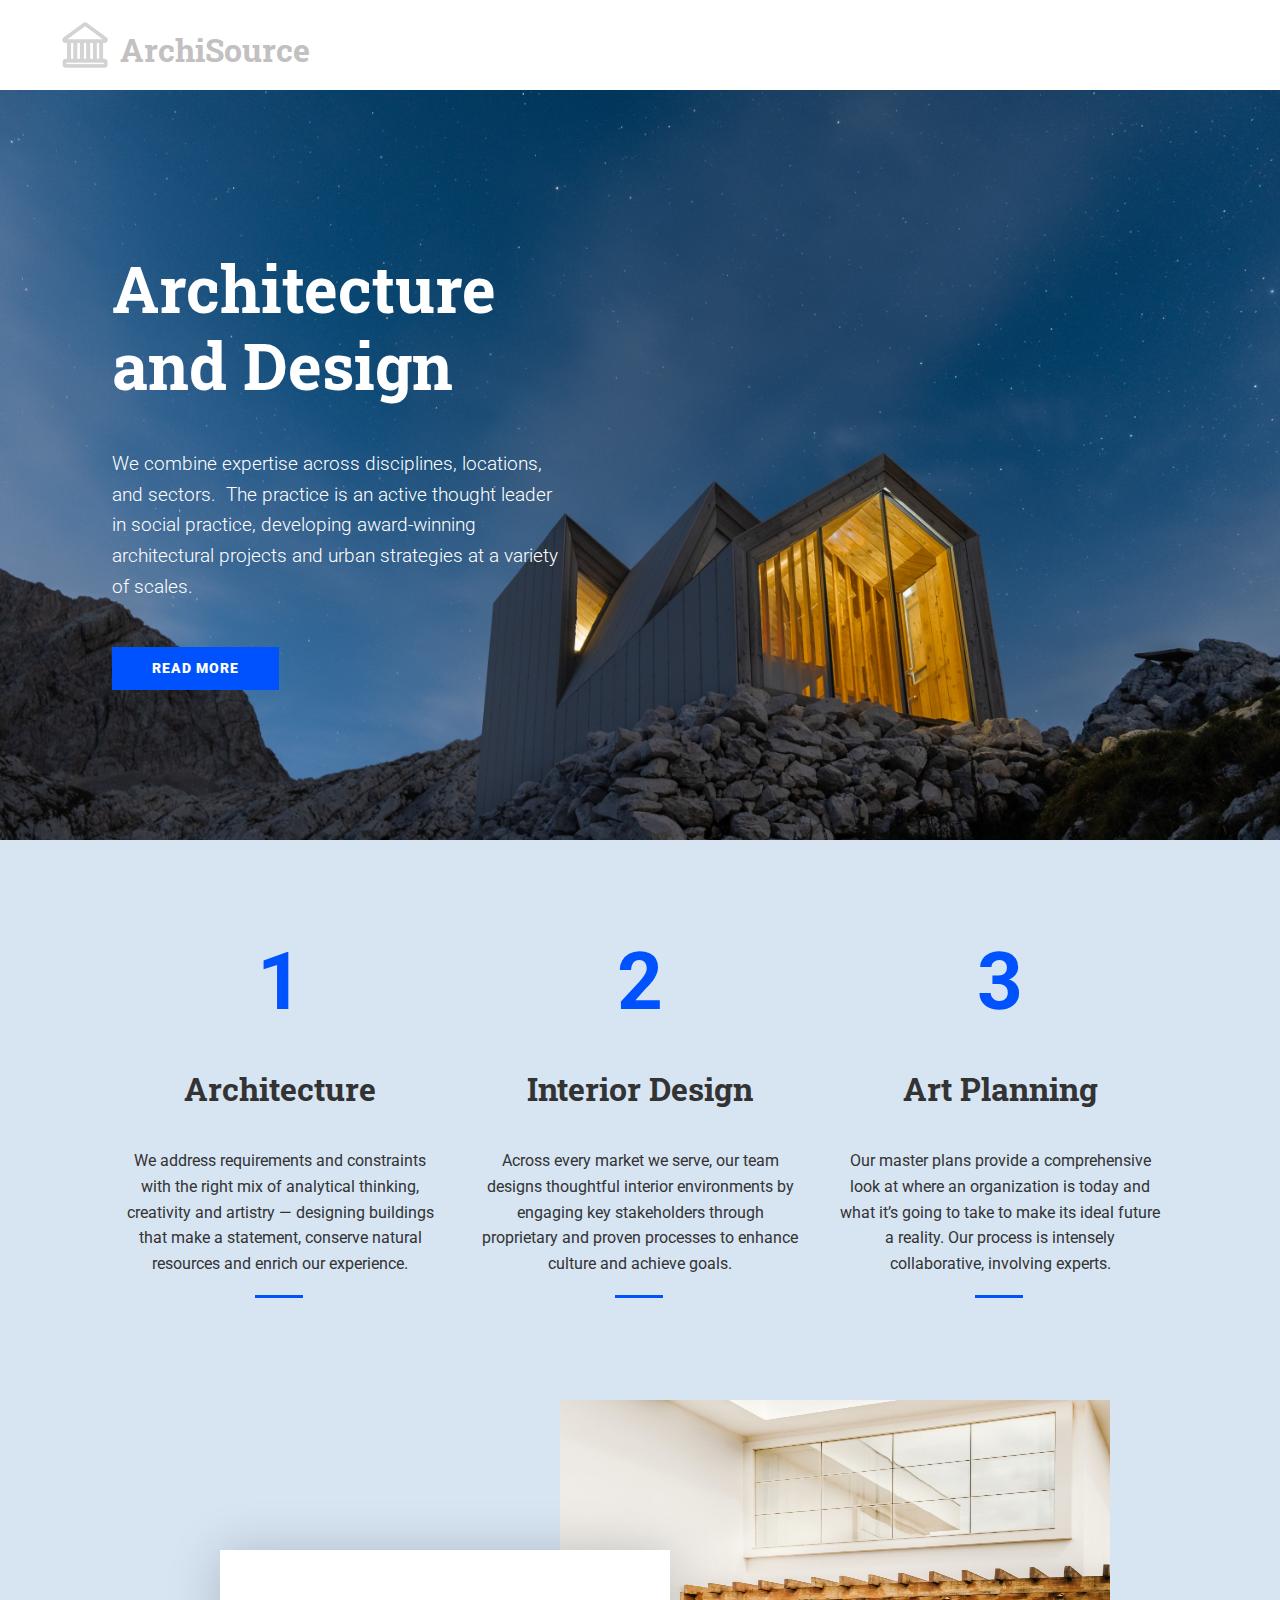
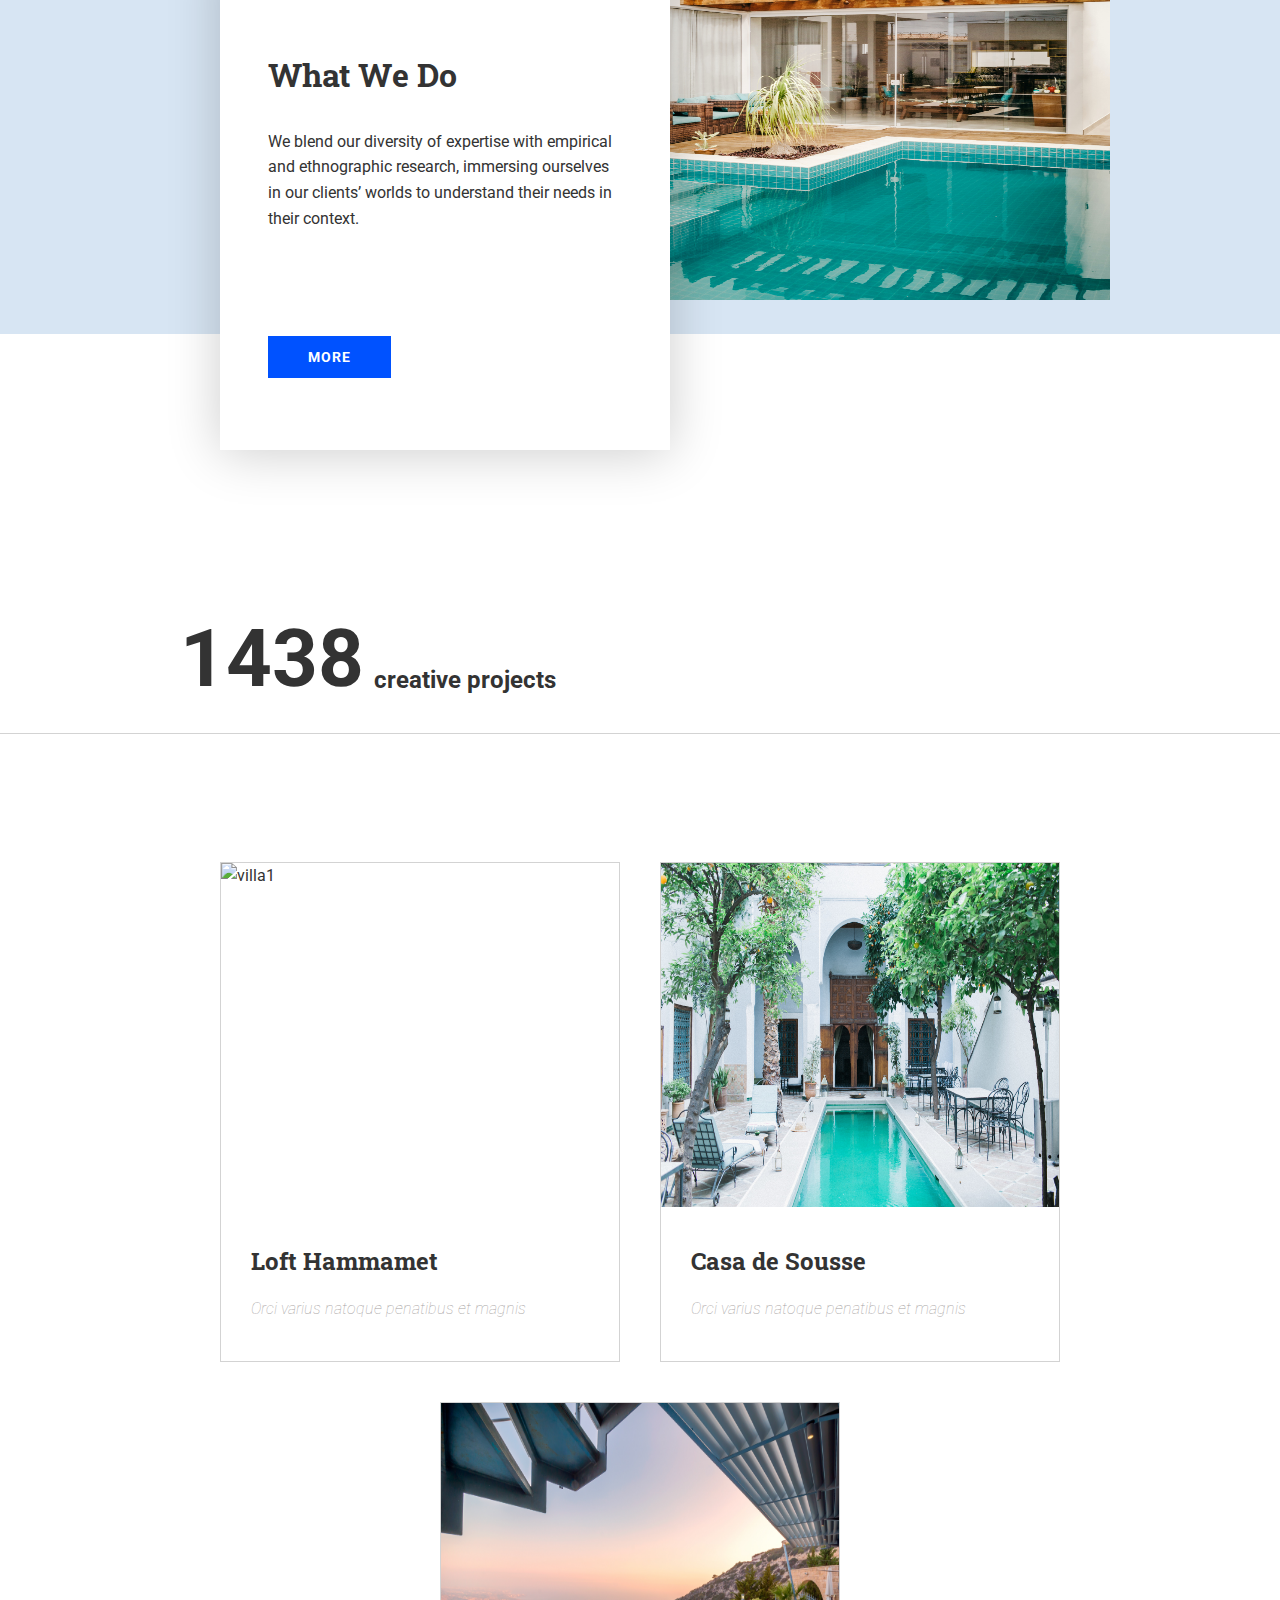
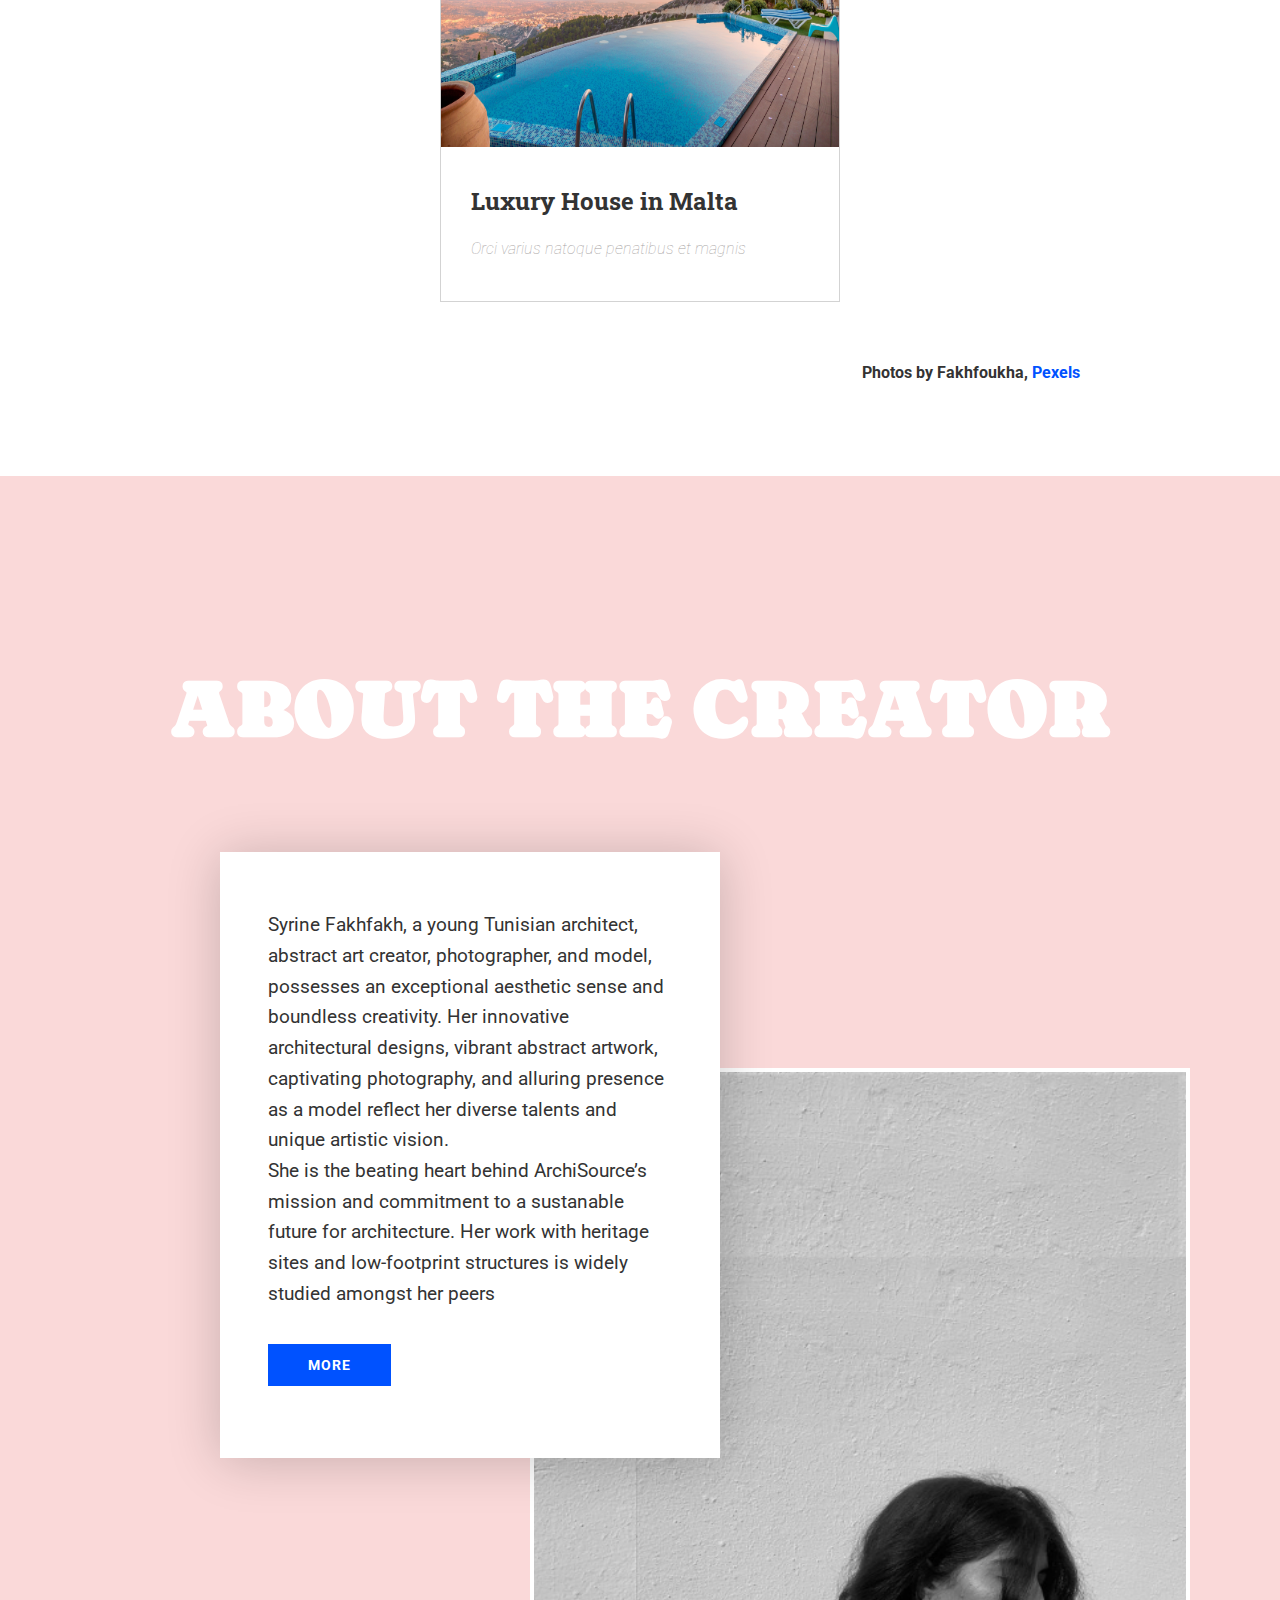
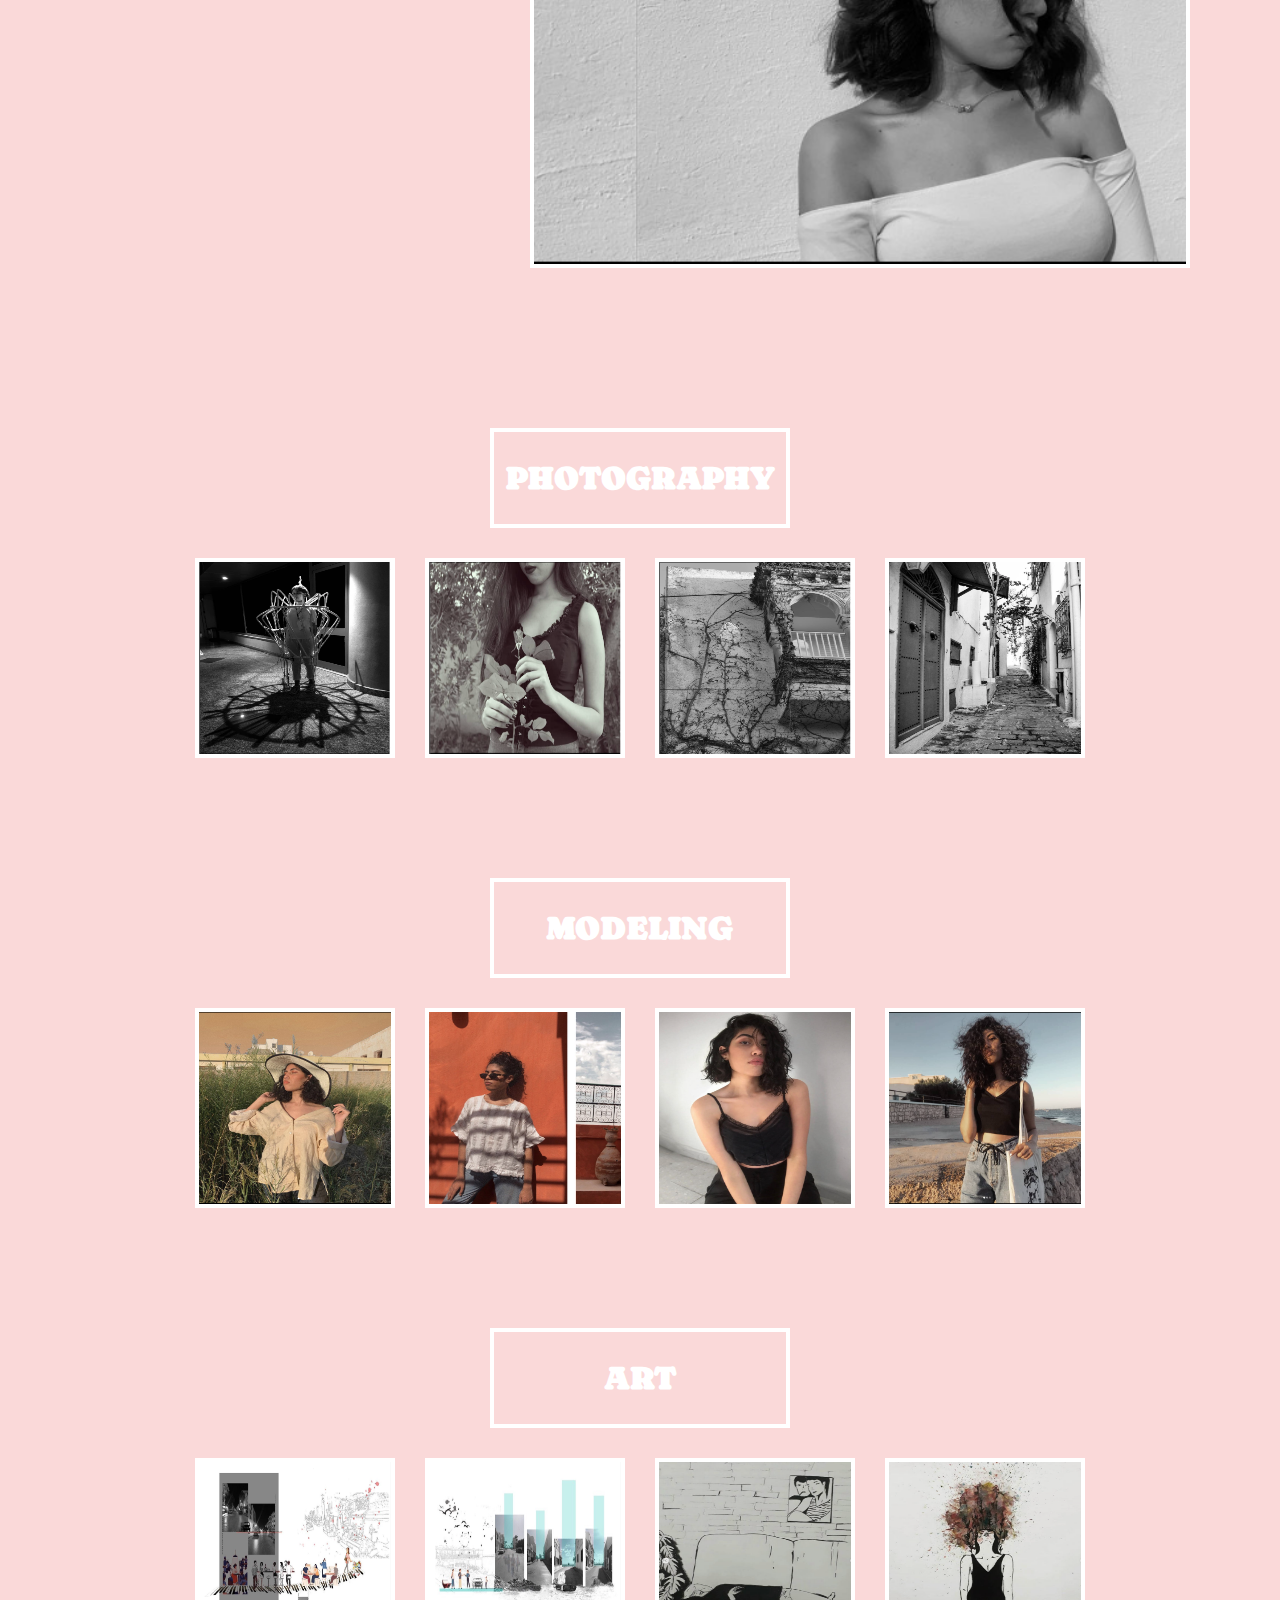
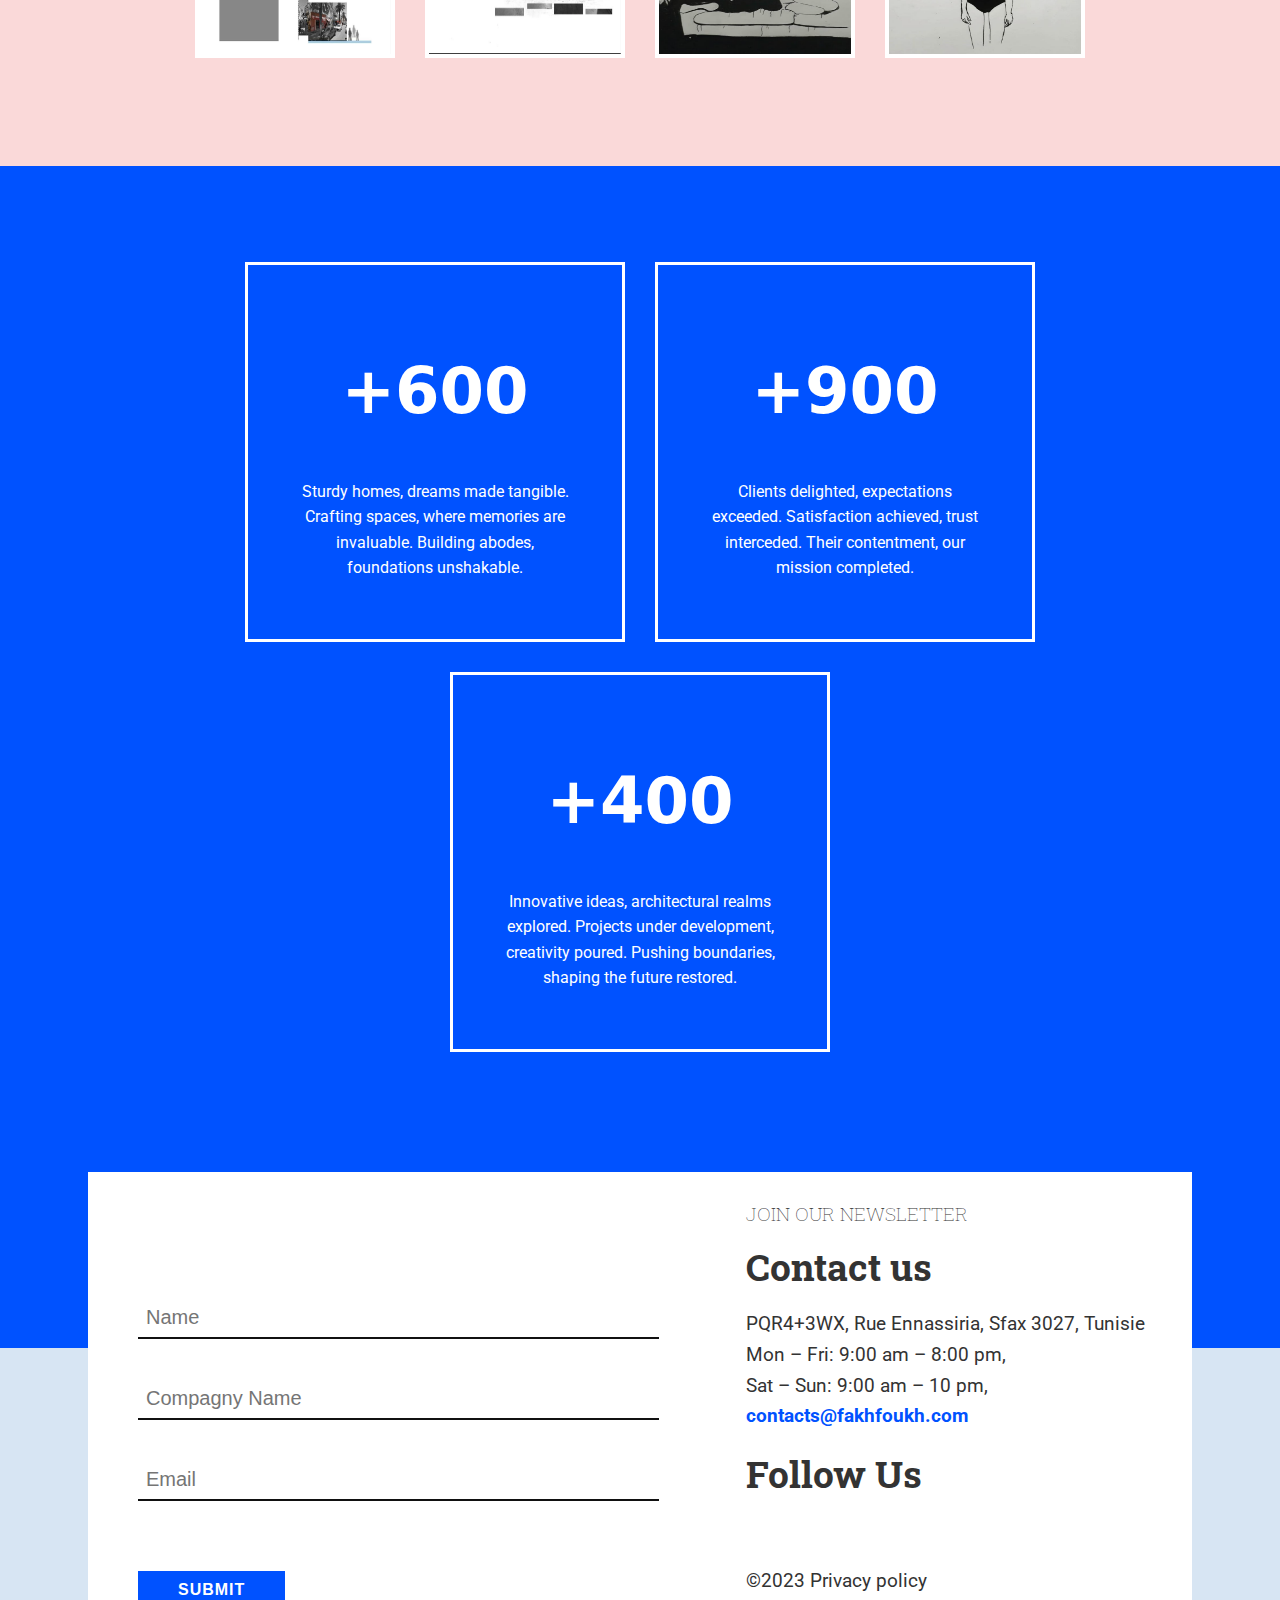
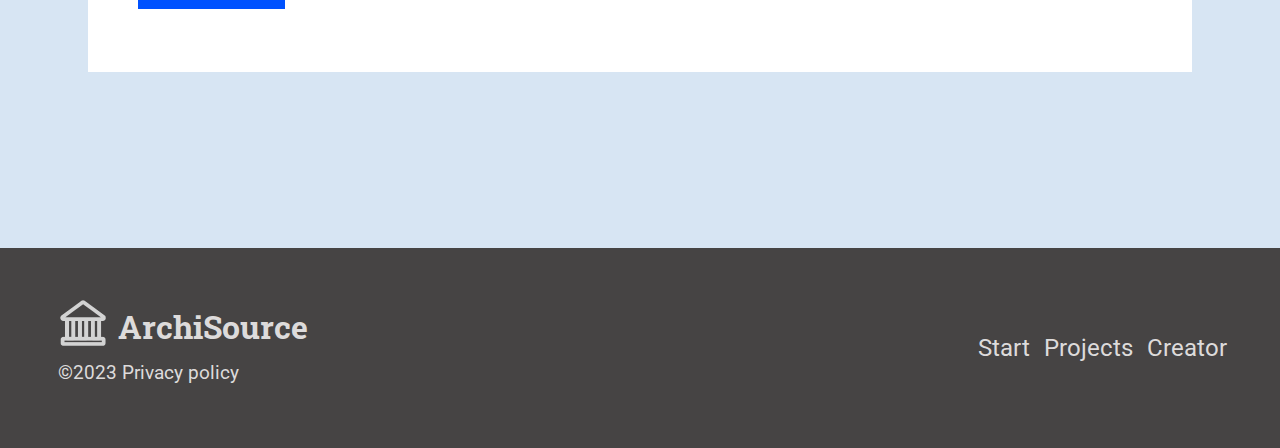
==== commit c30eb539: "Add footer links" ====
--- a/index.html
+++ b/index.html
@@ -8,7 +8,7 @@
         <link rel="stylesheet" href="./css/utilities.css">
         <link rel="icon" href="./images/logo.png">
 
-        <title>ArchiSource | Architecture Solutions for Everyone</title>
+        <title>ArchiSource | Architecture for Everyone</title>
     </head>
     <body>
         
@@ -81,7 +81,7 @@
         <!--break-->
         <section class="break">
             <div class="container flex">
-                <div class="flex">
+                <div id="project" class="flex">
                 <p class="xxl bldr">1438</p>
                 <p class="ml bld py-2">creative projects</p>
                 </div>
@@ -125,7 +125,7 @@
 
         <!--Creator-->
 
-        <section class="creator p-4">
+        <section id="creator" class="creator p-4">
             <div class="container flex">
                 <div class="creator-title flex my-2">
                     <h1 class="xxl bldr">
@@ -272,11 +272,19 @@
 
         <section class="footer">
             <div class="container flex p-4">
-                <div class="logo flex">
-                    <img src="./images/logo.png" alt="logo">
-                    <h1 class="logo-text">ArchiSource</h1>
-                </div>
-                <p class="copyright md">&copy;2023 Privacy policy</p>
+                <div class="leftie">
+                    <div class="logo flex">
+                        <img src="./images/logo.png" alt="logo">
+                        <h1 class="logo-text">ArchiSource</h1>
+                    </div>
+                    <p class="copyright md">&copy;2023 Privacy policy</p>
+                </div>
+                <div class="righty">
+                    <a href="#top">Start</a>
+                    <a href="#project">projects</a>
+                    <a href="#creator">creator</a>
+                </div>
+                
             </div>
         </section>
 
--- a/css/style.css
+++ b/css/style.css
@@ -61,8 +61,12 @@
 .footer .logo-text {
     font-size: 32px;
     font-weight: bolder;
-    color: #bdbaba;
+    color: #dddbdb;
     margin: 10px 0 0 0;
+}
+
+.navbar h1.logo-text {
+    color: #c2c0c0;
 }
 
 .logo {
@@ -591,13 +595,29 @@
     background-color: #464444;
 }
 
-.footer .container.flex.p-4 {
+.footer .container.flex.p-4 .leftie {
     flex-direction: column;
     align-items: flex-start;
 }
 
 .footer .container .copyright {
-    color: #bdbaba;
+    color: #dddbdb;
     padding: 0 10px;
 }
 
+
+.footer .container.flex.p-4 {
+    justify-content: space-between;
+}
+
+.footer .container.flex.p-4 a {
+    color: #dddbdb;
+    font-size: 24px;
+    text-transform: capitalize;
+    margin: 0 5px;
+    padding: 2px 0;
+}
+
+.footer .container.flex.p-4 a:hover {
+    border-bottom:#dddbdb solid 2px;
+}